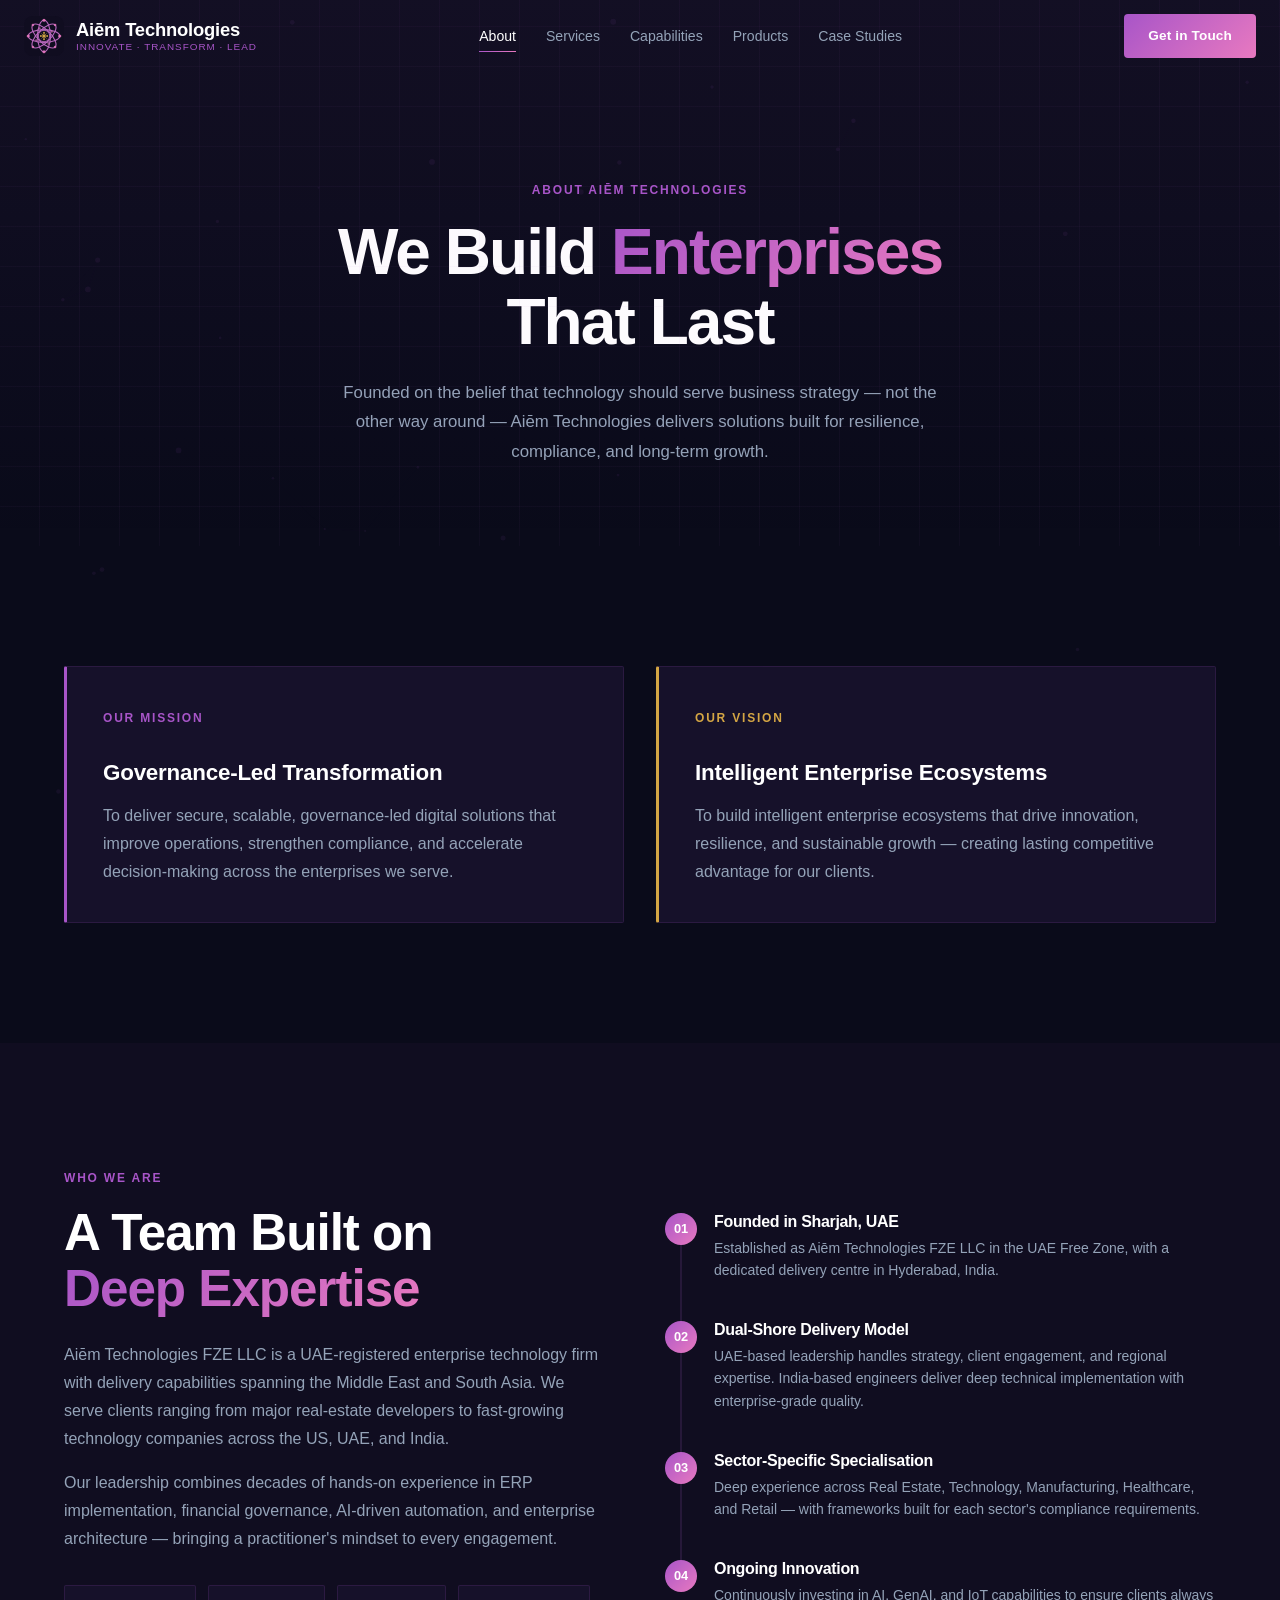
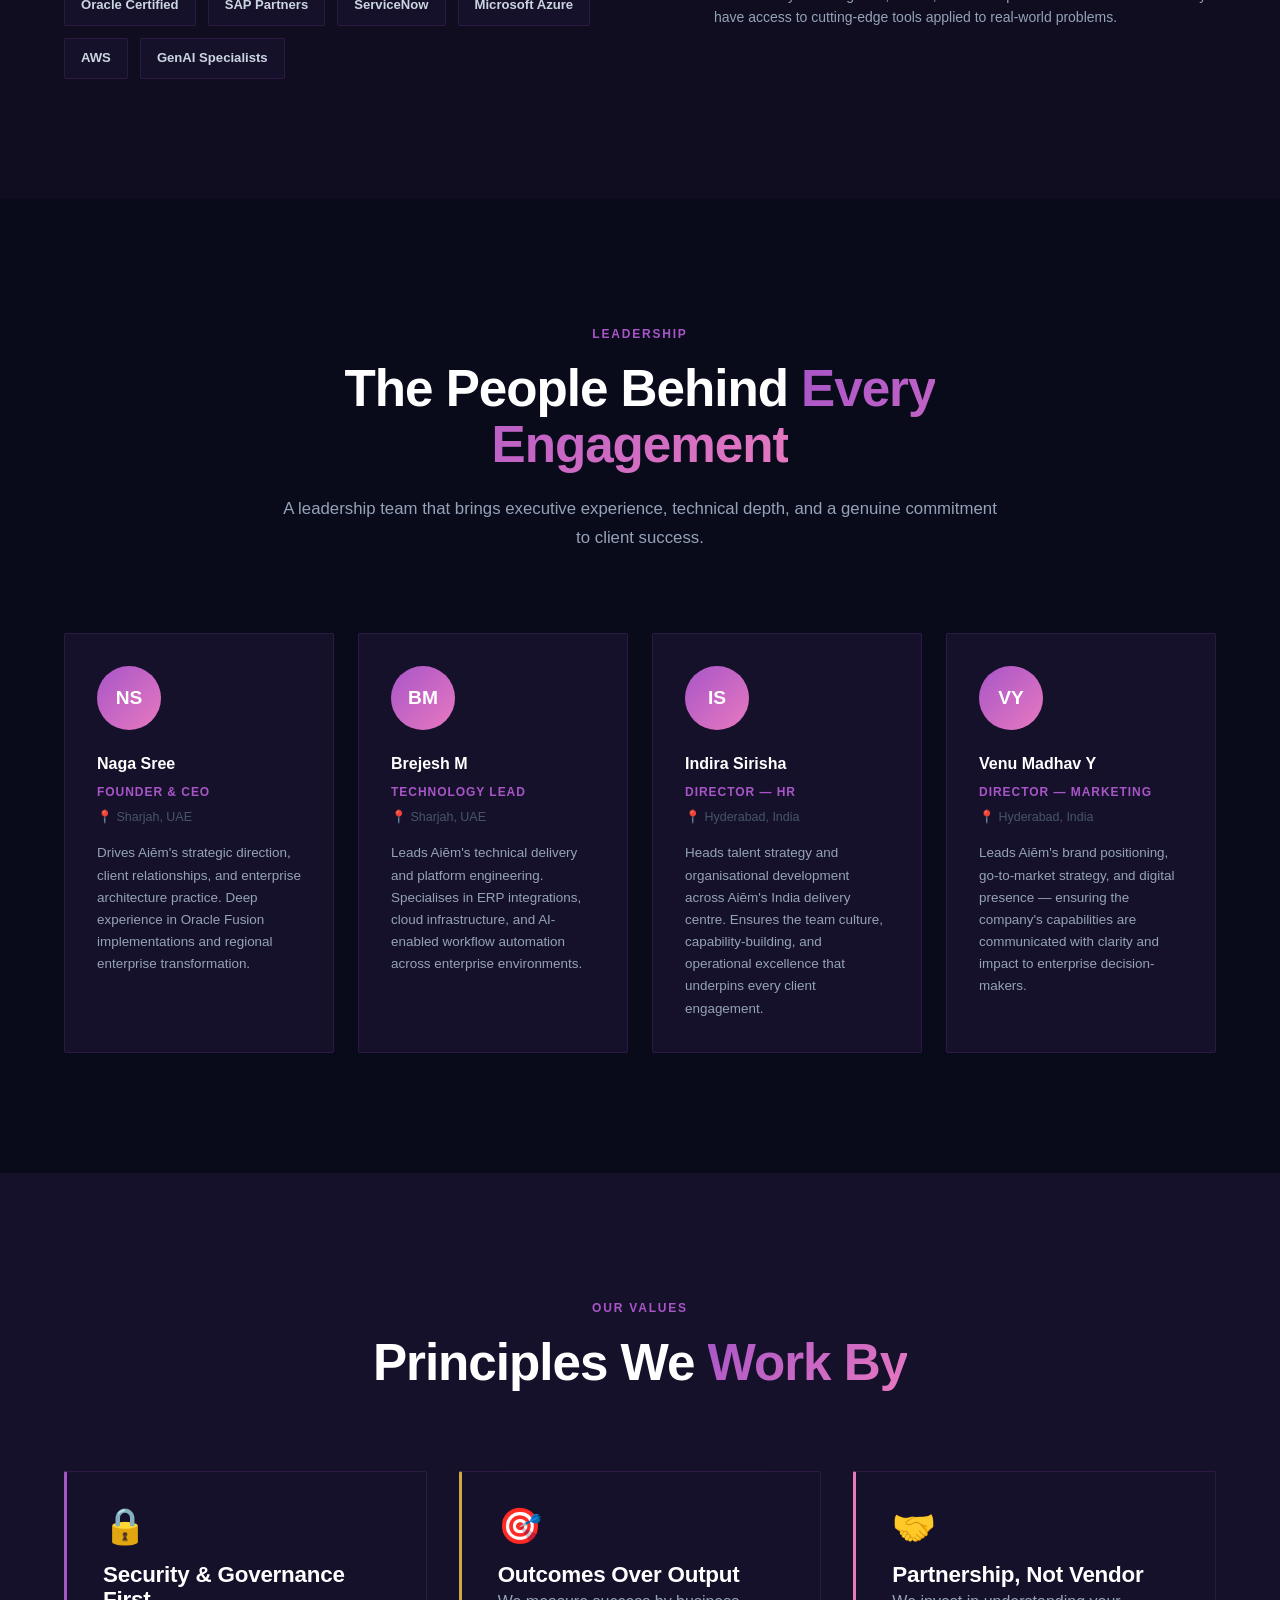
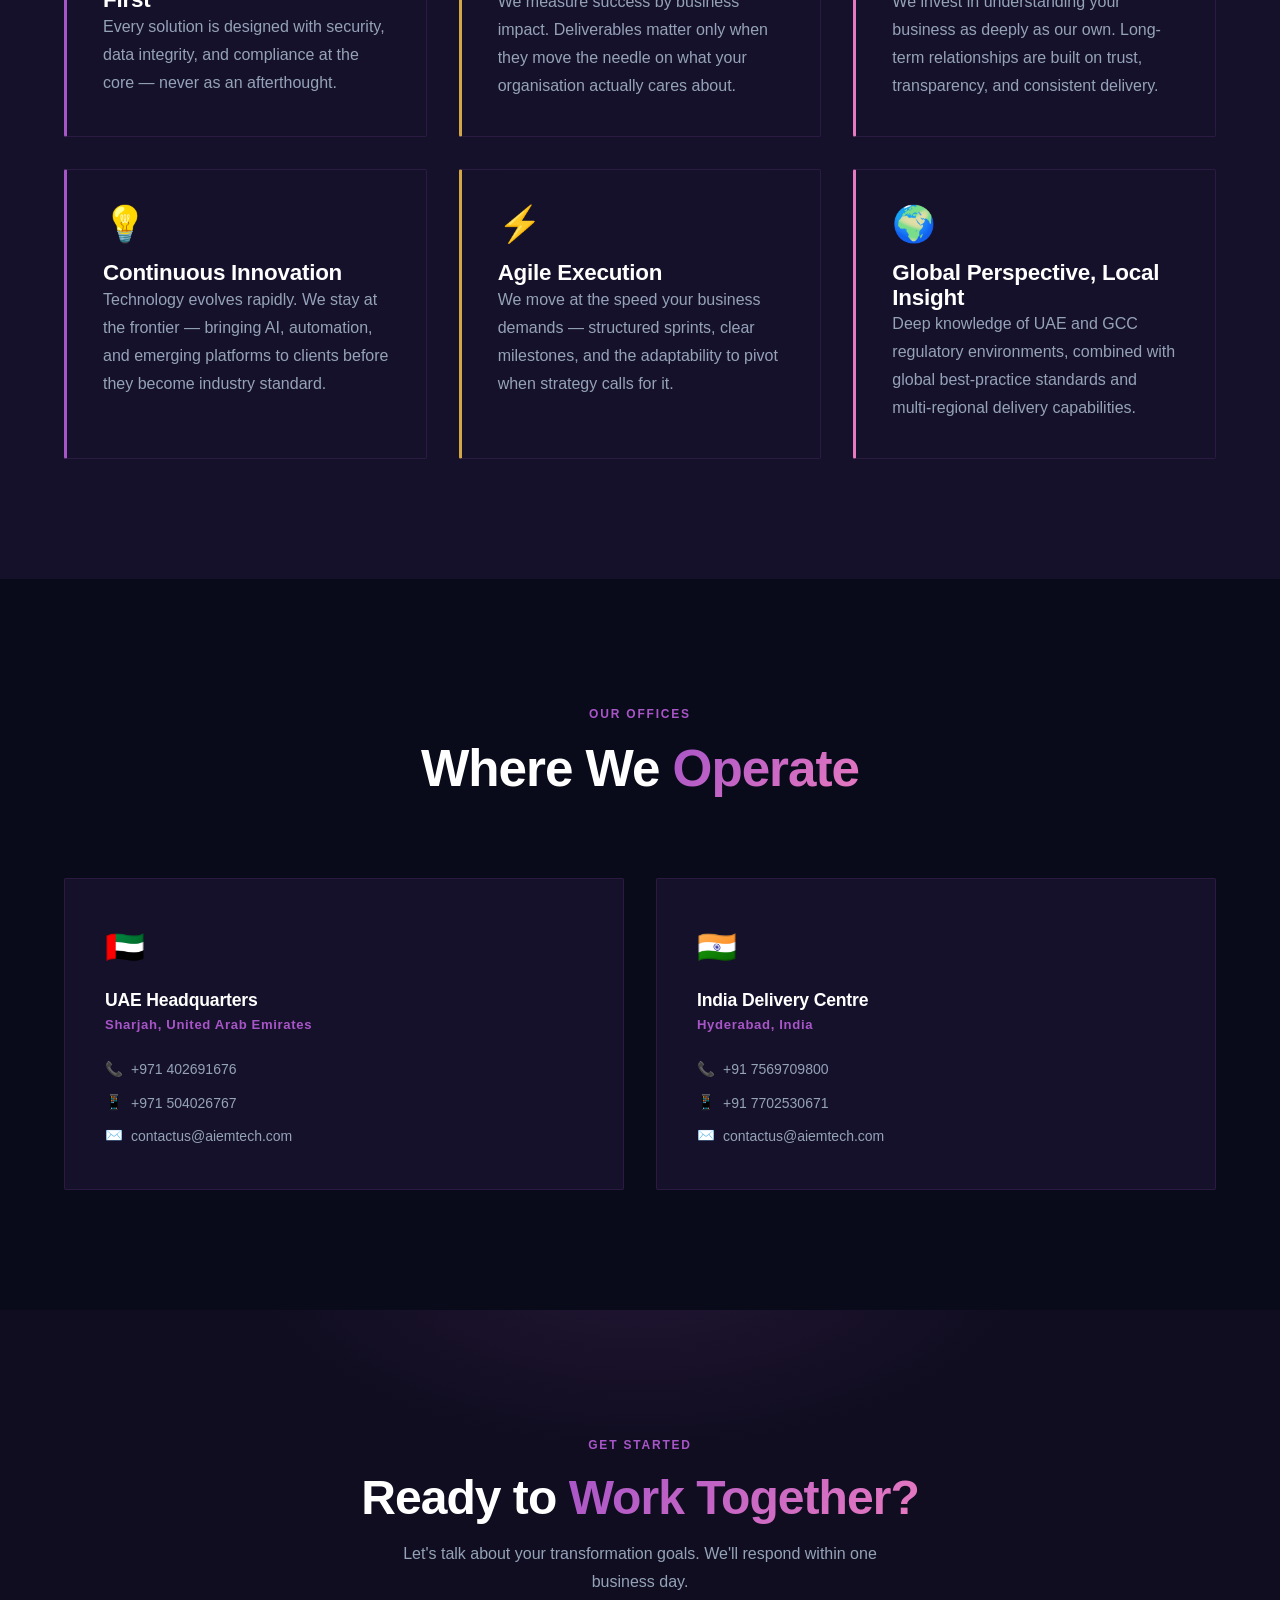
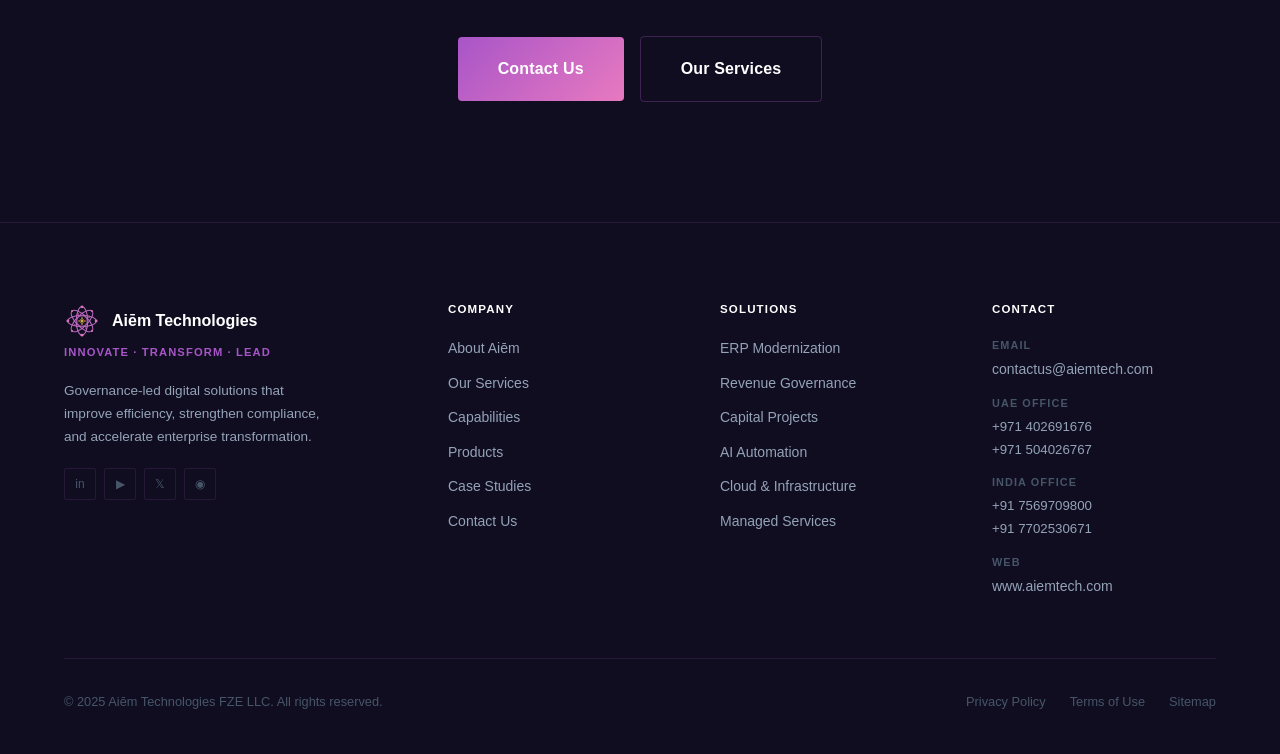
==== about.html @ 80111bf3 "Initial release — Aiēm Technologies company website Complete 9-page static website: - index, about, " ====
<!DOCTYPE html>
<html lang="en">
<head>
  <meta charset="UTF-8">
  <meta name="viewport" content="width=device-width, initial-scale=1.0">
  <meta http-equiv="X-Content-Type-Options" content="nosniff">
  <meta http-equiv="Content-Security-Policy" content="default-src 'self'; script-src 'self' 'unsafe-inline'; style-src 'self' 'unsafe-inline' https://fonts.googleapis.com; font-src 'self' https://fonts.gstatic.com; img-src 'self' data: https:; connect-src 'self' https://formspree.io; frame-ancestors 'none';">
  <meta http-equiv="Permissions-Policy" content="camera=(), microphone=(), geolocation=(), payment=()">
  <meta name="referrer" content="strict-origin-when-cross-origin">
  <title>About — Aiēm Technologies</title>
  <meta name="description" content="Aiēm Technologies FZE LLC — our mission, vision, leadership team, and the governance-first philosophy that drives every engagement.">
  <link rel="canonical" href="https://www.aiemtech.com/about.html">

  <link rel="preconnect" href="https://fonts.googleapis.com">
  <link rel="preconnect" href="https://fonts.gstatic.com" crossorigin>
  <link href="https://fonts.googleapis.com/css2?family=Inter:wght@300;400;500;600;700;800;900&display=swap" rel="stylesheet">
  <link rel="stylesheet" href="assets/css/main.css">
</head>
<body>
  <a href="#main" class="skip-link">Skip to main content</a>
  <canvas id="particles" aria-hidden="true"></canvas>
  <div id="navbar"></div>

  <main id="main">

    <!-- PAGE HERO -->
    <section class="page-hero">
      <div class="container">
        <span class="page-hero-eyebrow">About Aiēm Technologies</span>
        <h1>We Build <span class="gradient-text">Enterprises</span><br>That Last</h1>
        <p>Founded on the belief that technology should serve business strategy — not the other way around — Aiēm Technologies delivers solutions built for resilience, compliance, and long-term growth.</p>
      </div>
    </section>

    <!-- MISSION & VISION -->
    <section>
      <div class="container">
        <div class="grid-2" style="gap:32px;">
          <div class="card card-accent reveal-left">
            <span class="eyebrow">Our Mission</span>
            <h3 class="mt-16">Governance-Led Transformation</h3>
            <p class="mt-16">To deliver secure, scalable, governance-led digital solutions that improve operations, strengthen compliance, and accelerate decision-making across the enterprises we serve.</p>
          </div>
          <div class="card card-accent-gold reveal-right">
            <span class="eyebrow" style="color:var(--color-gold);">Our Vision</span>
            <h3 class="mt-16">Intelligent Enterprise Ecosystems</h3>
            <p class="mt-16">To build intelligent enterprise ecosystems that drive innovation, resilience, and sustainable growth — creating lasting competitive advantage for our clients.</p>
          </div>
        </div>
      </div>
    </section>

    <!-- WHO WE ARE -->
    <section class="section-alt">
      <div class="container">
        <div style="display:grid;grid-template-columns:1fr 1fr;gap:80px;align-items:center;">
          <div class="reveal-left">
            <span class="eyebrow">Who We Are</span>
            <h2>A Team Built on<br><span class="gradient-text">Deep Expertise</span></h2>
            <p class="mt-24">Aiēm Technologies FZE LLC is a UAE-registered enterprise technology firm with delivery capabilities spanning the Middle East and South Asia. We serve clients ranging from major real-estate developers to fast-growing technology companies across the US, UAE, and India.</p>
            <p class="mt-16">Our leadership combines decades of hands-on experience in ERP implementation, financial governance, AI-driven automation, and enterprise architecture — bringing a practitioner's mindset to every engagement.</p>
            <div class="integration-grid mt-32">
              <span class="integration-tag">Oracle Certified</span>
              <span class="integration-tag">SAP Partners</span>
              <span class="integration-tag">ServiceNow</span>
              <span class="integration-tag">Microsoft Azure</span>
              <span class="integration-tag">AWS</span>
              <span class="integration-tag">GenAI Specialists</span>
            </div>
          </div>
          <div class="reveal-right">
            <div class="steps">
              <div class="step">
                <div class="step-number">01</div>
                <div class="step-content">
                  <h4>Founded in Sharjah, UAE</h4>
                  <p>Established as Aiēm Technologies FZE LLC in the UAE Free Zone, with a dedicated delivery centre in Hyderabad, India.</p>
                </div>
              </div>
              <div class="step">
                <div class="step-number">02</div>
                <div class="step-content">
                  <h4>Dual-Shore Delivery Model</h4>
                  <p>UAE-based leadership handles strategy, client engagement, and regional expertise. India-based engineers deliver deep technical implementation with enterprise-grade quality.</p>
                </div>
              </div>
              <div class="step">
                <div class="step-number">03</div>
                <div class="step-content">
                  <h4>Sector-Specific Specialisation</h4>
                  <p>Deep experience across Real Estate, Technology, Manufacturing, Healthcare, and Retail — with frameworks built for each sector's compliance requirements.</p>
                </div>
              </div>
              <div class="step">
                <div class="step-number">04</div>
                <div class="step-content">
                  <h4>Ongoing Innovation</h4>
                  <p>Continuously investing in AI, GenAI, and IoT capabilities to ensure clients always have access to cutting-edge tools applied to real-world problems.</p>
                </div>
              </div>
            </div>
          </div>
        </div>
      </div>
    </section>

    <!-- LEADERSHIP TEAM -->
    <section>
      <div class="container">
        <div class="section-header reveal">
          <span class="eyebrow">Leadership</span>
          <h2>The People Behind <span class="gradient-text">Every Engagement</span></h2>
          <p>A leadership team that brings executive experience, technical depth, and a genuine commitment to client success.</p>
        </div>

        <div class="team-grid">
          <div class="team-card reveal delay-1">
            <div class="team-avatar">NS</div>
            <p class="team-name">Naga Sree</p>
            <p class="team-role">Founder &amp; CEO</p>
            <p class="team-location">📍 Sharjah, UAE</p>
            <p class="team-bio">Drives Aiēm's strategic direction, client relationships, and enterprise architecture practice. Deep experience in Oracle Fusion implementations and regional enterprise transformation.</p>
          </div>
          <div class="team-card reveal delay-2">
            <div class="team-avatar">BM</div>
            <p class="team-name">Brejesh M</p>
            <p class="team-role">Technology Lead</p>
            <p class="team-location">📍 Sharjah, UAE</p>
            <p class="team-bio">Leads Aiēm's technical delivery and platform engineering. Specialises in ERP integrations, cloud infrastructure, and AI-enabled workflow automation across enterprise environments.</p>
          </div>
          <div class="team-card reveal delay-3">
            <div class="team-avatar">IS</div>
            <p class="team-name">Indira Sirisha</p>
            <p class="team-role">Director — HR</p>
            <p class="team-location">📍 Hyderabad, India</p>
            <p class="team-bio">Heads talent strategy and organisational development across Aiēm's India delivery centre. Ensures the team culture, capability-building, and operational excellence that underpins every client engagement.</p>
          </div>
          <div class="team-card reveal delay-4">
            <div class="team-avatar">VY</div>
            <p class="team-name">Venu Madhav Y</p>
            <p class="team-role">Director — Marketing</p>
            <p class="team-location">📍 Hyderabad, India</p>
            <p class="team-bio">Leads Aiēm's brand positioning, go-to-market strategy, and digital presence — ensuring the company's capabilities are communicated with clarity and impact to enterprise decision-makers.</p>
          </div>
        </div>
      </div>
    </section>

    <!-- VALUES -->
    <section class="section-alt2">
      <div class="container">
        <div class="section-header reveal">
          <span class="eyebrow">Our Values</span>
          <h2>Principles We <span class="gradient-text">Work By</span></h2>
        </div>
        <div class="grid-3">
          <div class="card card-accent reveal delay-1">
            <span class="pillar-icon">🔒</span>
            <h3>Security &amp; Governance First</h3>
            <p>Every solution is designed with security, data integrity, and compliance at the core — never as an afterthought.</p>
          </div>
          <div class="card card-accent-gold reveal delay-2">
            <span class="pillar-icon">🎯</span>
            <h3>Outcomes Over Output</h3>
            <p>We measure success by business impact. Deliverables matter only when they move the needle on what your organisation actually cares about.</p>
          </div>
          <div class="card card-accent-pink reveal delay-3">
            <span class="pillar-icon">🤝</span>
            <h3>Partnership, Not Vendor</h3>
            <p>We invest in understanding your business as deeply as our own. Long-term relationships are built on trust, transparency, and consistent delivery.</p>
          </div>
          <div class="card card-accent reveal delay-4">
            <span class="pillar-icon">💡</span>
            <h3>Continuous Innovation</h3>
            <p>Technology evolves rapidly. We stay at the frontier — bringing AI, automation, and emerging platforms to clients before they become industry standard.</p>
          </div>
          <div class="card card-accent-gold reveal delay-5">
            <span class="pillar-icon">⚡</span>
            <h3>Agile Execution</h3>
            <p>We move at the speed your business demands — structured sprints, clear milestones, and the adaptability to pivot when strategy calls for it.</p>
          </div>
          <div class="card card-accent-pink reveal delay-6">
            <span class="pillar-icon">🌍</span>
            <h3>Global Perspective, Local Insight</h3>
            <p>Deep knowledge of UAE and GCC regulatory environments, combined with global best-practice standards and multi-regional delivery capabilities.</p>
          </div>
        </div>
      </div>
    </section>

    <!-- OFFICES -->
    <section>
      <div class="container">
        <div class="section-header reveal">
          <span class="eyebrow">Our Offices</span>
          <h2>Where We <span class="gradient-text">Operate</span></h2>
        </div>
        <div class="grid-2">
          <div class="location-card reveal-left">
            <span class="location-flag">🇦🇪</span>
            <h3>UAE Headquarters</h3>
            <span class="location-region">Sharjah, United Arab Emirates</span>
            <div class="location-details">
              <div class="location-detail">
                <span class="icon">📞</span>
                <span>+971 402691676</span>
              </div>
              <div class="location-detail">
                <span class="icon">📱</span>
                <span>+971 504026767</span>
              </div>
              <div class="location-detail">
                <span class="icon">✉️</span>
                <a href="mailto:contactus@aiemtech.com">contactus@aiemtech.com</a>
              </div>
            </div>
          </div>
          <div class="location-card reveal-right">
            <span class="location-flag">🇮🇳</span>
            <h3>India Delivery Centre</h3>
            <span class="location-region">Hyderabad, India</span>
            <div class="location-details">
              <div class="location-detail">
                <span class="icon">📞</span>
                <span>+91 7569709800</span>
              </div>
              <div class="location-detail">
                <span class="icon">📱</span>
                <span>+91 7702530671</span>
              </div>
              <div class="location-detail">
                <span class="icon">✉️</span>
                <a href="mailto:contactus@aiemtech.com">contactus@aiemtech.com</a>
              </div>
            </div>
          </div>
        </div>
      </div>
    </section>

    <!-- CTA -->
    <section class="cta-section section-alt">
      <div class="container">
        <span class="eyebrow reveal">Get Started</span>
        <h2 class="reveal delay-1">Ready to <span class="gradient-text">Work Together?</span></h2>
        <p class="reveal delay-2">Let's talk about your transformation goals. We'll respond within one business day.</p>
        <div class="cta-actions reveal delay-3">
          <a href="contact.html" class="btn btn-primary btn-lg">Contact Us</a>
          <a href="services.html" class="btn btn-outline btn-lg">Our Services</a>
        </div>
      </div>
    </section>

  </main>

  <div id="footer"></div>
  <script src="assets/js/main.js"></script>
</body>
</html>
---- assets/css/main.css ----
/* ==========================================================================
   AIĒM TECHNOLOGIES — MAIN STYLESHEET
   Version: 2.0 | Brand: Orchid/Pink/Gold on Deep Dark
   ========================================================================== */

/* --------------------------------------------------------------------------
   1. CSS CUSTOM PROPERTIES
   -------------------------------------------------------------------------- */
:root {
  --color-bg:        #0a0b1a;
  --color-bg2:       #100d20;
  --color-bg3:       #16112a;
  --color-orchid:    #a855c8;
  --color-pink:      #e879c0;
  --color-gold:      #d4a644;
  --color-gold-light:#f5c842;
  --color-white:     #ffffff;
  --color-gray:      #94a3b8;
  --color-gray-light:#cbd5e1;
  --color-dark-gray: #475569;
  --color-border:    rgba(168, 85, 200, 0.15);
  --color-border-hover: rgba(168, 85, 200, 0.40);
  --color-glass:     rgba(255, 255, 255, 0.03);

  --gradient-primary: linear-gradient(135deg, #a855c8, #e879c0);
  --gradient-gold:    linear-gradient(135deg, #d4a644, #f5c842);
  --gradient-subtle:  linear-gradient(135deg, rgba(168,85,200,0.12), rgba(232,121,192,0.06));

  --nav-height:      72px;
  --section-padding: 120px;
  --radius-sm:       2px;
  --radius-md:       4px;
  --radius-lg:       8px;
  --transition:      0.3s cubic-bezier(0.4, 0, 0.2, 1);
}

/* --------------------------------------------------------------------------
   2. RESET & BASE
   -------------------------------------------------------------------------- */
*, *::before, *::after {
  box-sizing: border-box;
  margin: 0;
  padding: 0;
}

html {
  scroll-behavior: smooth;
  -webkit-text-size-adjust: 100%;
}

body {
  background-color: var(--color-bg);
  color: var(--color-gray);
  font-family: 'Inter', -apple-system, BlinkMacSystemFont, 'Segoe UI', sans-serif;
  font-size: 1rem;
  line-height: 1.75;
  -webkit-font-smoothing: antialiased;
  -moz-osx-font-smoothing: grayscale;
  overflow-x: hidden;
}

img, svg { display: block; max-width: 100%; }
a { color: inherit; text-decoration: none; }
ul, ol { list-style: none; }
button { cursor: pointer; font-family: inherit; border: none; background: none; }
input, textarea, select { font-family: inherit; }

/* Skip to content */
.skip-link {
  position: absolute;
  top: -100px;
  left: 16px;
  z-index: 9999;
  padding: 12px 24px;
  background: var(--color-orchid);
  color: var(--color-white);
  font-size: 0.875rem;
  font-weight: 600;
  border-radius: var(--radius-md);
  transition: top 0.2s;
}
.skip-link:focus { top: 16px; }

/* --------------------------------------------------------------------------
   3. PARTICLES CANVAS
   -------------------------------------------------------------------------- */
#particles {
  position: fixed;
  inset: 0;
  pointer-events: none;
  z-index: 0;
  opacity: 0.5;
}

/* --------------------------------------------------------------------------
   4. TYPOGRAPHY
   -------------------------------------------------------------------------- */
h1, h2, h3, h4, h5, h6 {
  color: var(--color-white);
  font-weight: 800;
  line-height: 1.1;
  letter-spacing: -0.02em;
}

h1 {
  font-size: clamp(3rem, 6vw, 5.5rem);
  font-weight: 900;
  letter-spacing: -0.03em;
}

h2 {
  font-size: clamp(2rem, 4vw, 3.5rem);
  font-weight: 800;
}

h3 {
  font-size: 1.4rem;
  font-weight: 700;
  letter-spacing: -0.01em;
}

h4 {
  font-size: 1.1rem;
  font-weight: 700;
}

h5 {
  font-size: 0.75rem;
  font-weight: 700;
  letter-spacing: 0.1em;
  text-transform: uppercase;
}

p {
  color: var(--color-gray);
  line-height: 1.75;
}

.gradient-text {
  background: var(--gradient-primary);
  -webkit-background-clip: text;
  -webkit-text-fill-color: transparent;
  background-clip: text;
}

.gradient-text-gold {
  background: var(--gradient-gold);
  -webkit-background-clip: text;
  -webkit-text-fill-color: transparent;
  background-clip: text;
}

.text-white   { color: var(--color-white); }
.text-orchid  { color: var(--color-orchid); }
.text-pink    { color: var(--color-pink); }
.text-gold    { color: var(--color-gold); }
.text-gray    { color: var(--color-gray); }
.text-center  { text-align: center; }
.text-small   { font-size: 0.875rem; }

/* --------------------------------------------------------------------------
   5. LAYOUT
   -------------------------------------------------------------------------- */
.container {
  max-width: 1200px;
  margin-left: auto;
  margin-right: auto;
  padding-left: 24px;
  padding-right: 24px;
}

.container-wide {
  max-width: 1440px;
  margin-left: auto;
  margin-right: auto;
  padding-left: 24px;
  padding-right: 24px;
}

section {
  padding: var(--section-padding) 0;
  position: relative;
  z-index: 1;
}

.section-alt { background: var(--color-bg2); }
.section-alt2 { background: var(--color-bg3); }

.section-header {
  text-align: center;
  margin-bottom: 80px;
  max-width: 720px;
  margin-left: auto;
  margin-right: auto;
}

.section-header p {
  font-size: 1.05rem;
  margin-top: 20px;
  color: var(--color-gray);
}

.grid-2 { display: grid; grid-template-columns: repeat(2, 1fr); gap: 32px; }
.grid-3 { display: grid; grid-template-columns: repeat(3, 1fr); gap: 32px; }
.grid-4 { display: grid; grid-template-columns: repeat(4, 1fr); gap: 24px; }

.flex { display: flex; }
.flex-center { display: flex; align-items: center; justify-content: center; }
.flex-between { display: flex; align-items: center; justify-content: space-between; }
.gap-8  { gap: 8px; }
.gap-16 { gap: 16px; }
.gap-24 { gap: 24px; }
.gap-32 { gap: 32px; }
.gap-48 { gap: 48px; }

/* --------------------------------------------------------------------------
   6. EYEBROW LABEL
   -------------------------------------------------------------------------- */
.eyebrow {
  display: inline-block;
  font-size: 0.75rem;
  font-weight: 700;
  letter-spacing: 0.15em;
  text-transform: uppercase;
  color: var(--color-orchid);
  margin-bottom: 1rem;
}

/* --------------------------------------------------------------------------
   7. NAVBAR
   -------------------------------------------------------------------------- */
#navbar {
  position: fixed;
  top: 0;
  left: 0;
  right: 0;
  z-index: 1000;
}

.nav-wrap {
  transition: background var(--transition), backdrop-filter var(--transition), border-color var(--transition);
}

.nav-wrap.scrolled {
  background: rgba(10, 11, 26, 0.92);
  backdrop-filter: blur(20px);
  -webkit-backdrop-filter: blur(20px);
  border-bottom: 1px solid var(--color-border);
}

.nav-inner {
  display: flex;
  align-items: center;
  justify-content: space-between;
  max-width: 1400px;
  margin: 0 auto;
  padding: 0 24px;
  height: var(--nav-height);
}

.nav-logo {
  display: flex;
  align-items: center;
  gap: 12px;
  text-decoration: none;
}

.nav-logo img {
  width: 40px;
  height: 40px;
  flex-shrink: 0;
}

.nav-logo-text {
  display: flex;
  flex-direction: column;
  line-height: 1.2;
}

.nav-logo-text .brand {
  font-size: 1.15rem;
  font-weight: 800;
  color: var(--color-white);
  letter-spacing: -0.01em;
}

.nav-logo-text .tagline {
  font-size: 0.62rem;
  font-weight: 500;
  letter-spacing: 0.1em;
  color: var(--color-orchid);
  text-transform: uppercase;
}

.nav-links {
  display: flex;
  align-items: center;
  gap: 2px;
}

.nav-links a {
  font-size: 0.88rem;
  font-weight: 500;
  color: var(--color-gray);
  padding: 8px 14px;
  border-radius: var(--radius-sm);
  position: relative;
  transition: color var(--transition);
}

.nav-links a::after {
  content: '';
  position: absolute;
  bottom: 4px;
  left: 14px;
  right: 14px;
  height: 1px;
  background: var(--gradient-primary);
  transform: scaleX(0);
  transition: transform var(--transition);
  transform-origin: left;
}

.nav-links a:hover,
.nav-links a.active {
  color: var(--color-white);
}

.nav-links a:hover::after,
.nav-links a.active::after {
  transform: scaleX(1);
}

.nav-cta {
  display: flex;
  align-items: center;
  gap: 16px;
}

/* Hamburger */
.hamburger {
  display: none;
  flex-direction: column;
  justify-content: center;
  align-items: center;
  width: 40px;
  height: 40px;
  gap: 5px;
  cursor: pointer;
  border: 1px solid var(--color-border);
  border-radius: var(--radius-sm);
  background: none;
  padding: 0;
}

.hamburger span {
  display: block;
  width: 22px;
  height: 1.5px;
  background: var(--color-white);
  transition: var(--transition);
}

.hamburger.open span:nth-child(1) { transform: translateY(6.5px) rotate(45deg); }
.hamburger.open span:nth-child(2) { opacity: 0; }
.hamburger.open span:nth-child(3) { transform: translateY(-6.5px) rotate(-45deg); }

/* Mobile nav */
.nav-mobile {
  display: none;
  flex-direction: column;
  background: rgba(10, 11, 26, 0.98);
  backdrop-filter: blur(20px);
  border-bottom: 1px solid var(--color-border);
  padding: 16px 24px 24px;
  gap: 4px;
}

.nav-mobile.open { display: flex; }

.nav-mobile a {
  font-size: 0.95rem;
  font-weight: 500;
  color: var(--color-gray);
  padding: 12px 0;
  border-bottom: 1px solid var(--color-border);
  transition: color var(--transition);
}

.nav-mobile a:last-child { border-bottom: none; }
.nav-mobile a:hover { color: var(--color-orchid); }
.nav-mobile .btn { margin-top: 16px; justify-content: center; }

/* --------------------------------------------------------------------------
   8. BUTTONS
   -------------------------------------------------------------------------- */
.btn {
  display: inline-flex;
  align-items: center;
  gap: 8px;
  padding: 14px 32px;
  font-size: 0.9rem;
  font-weight: 600;
  border-radius: var(--radius-md);
  transition: all var(--transition);
  cursor: pointer;
  white-space: nowrap;
  letter-spacing: 0.01em;
  text-decoration: none;
}

.btn-primary {
  background: var(--gradient-primary);
  color: var(--color-white);
  border: none;
}

.btn-primary:hover {
  filter: brightness(1.1);
  transform: translateY(-1px);
}

.btn-outline {
  background: transparent;
  color: var(--color-white);
  border: 1px solid rgba(168, 85, 200, 0.3);
}

.btn-outline:hover {
  background: rgba(168, 85, 200, 0.1);
  border-color: var(--color-orchid);
}

.btn-ghost {
  background: transparent;
  color: var(--color-orchid);
  border: none;
  padding-left: 0;
  padding-right: 0;
}

.btn-ghost:hover {
  color: var(--color-pink);
  text-decoration: underline;
  text-underline-offset: 4px;
}

.btn-gold {
  background: var(--gradient-gold);
  color: #1a1200;
  border: none;
  font-weight: 700;
}

.btn-gold:hover {
  filter: brightness(1.1);
  transform: translateY(-1px);
}

.btn-lg {
  padding: 18px 40px;
  font-size: 1rem;
}

.btn-sm {
  padding: 10px 24px;
  font-size: 0.85rem;
}

/* --------------------------------------------------------------------------
   9. CARDS
   -------------------------------------------------------------------------- */
.card {
  background: var(--color-bg3);
  border: 1px solid var(--color-border);
  border-radius: var(--radius-sm);
  padding: 36px;
  transition: border-color var(--transition), transform var(--transition);
  position: relative;
}

.card:hover {
  border-color: var(--color-border-hover);
  transform: translateY(-2px);
}

.card-accent {
  border-left: 3px solid var(--color-orchid);
}

.card-accent-gold {
  border-left: 3px solid var(--color-gold);
}

.card-accent-pink {
  border-left: 3px solid var(--color-pink);
}

.card-number {
  font-size: 5rem;
  font-weight: 900;
  line-height: 1;
  background: var(--gradient-primary);
  -webkit-background-clip: text;
  -webkit-text-fill-color: transparent;
  background-clip: text;
  opacity: 0.2;
  position: absolute;
  top: 24px;
  right: 24px;
  letter-spacing: -0.05em;
}

.card-stat {
  text-align: center;
}

.card-stat .stat-value {
  font-size: 3.5rem;
  font-weight: 900;
  background: var(--gradient-primary);
  -webkit-background-clip: text;
  -webkit-text-fill-color: transparent;
  background-clip: text;
  line-height: 1;
}

.card-stat .stat-label {
  font-size: 0.85rem;
  color: var(--color-gray);
  margin-top: 8px;
}

/* --------------------------------------------------------------------------
   10. HERO — HOME PAGE
   -------------------------------------------------------------------------- */
.hero {
  min-height: 100vh;
  display: flex;
  align-items: center;
  padding-top: var(--nav-height);
  position: relative;
  overflow: hidden;
}

.hero::before {
  content: '';
  position: absolute;
  top: -20%;
  left: -10%;
  width: 600px;
  height: 600px;
  background: radial-gradient(ellipse, rgba(168,85,200,0.12) 0%, transparent 70%);
  pointer-events: none;
}

.hero::after {
  content: '';
  position: absolute;
  bottom: -10%;
  right: -5%;
  width: 500px;
  height: 500px;
  background: radial-gradient(ellipse, rgba(232,121,192,0.08) 0%, transparent 70%);
  pointer-events: none;
}

.hero-inner {
  display: grid;
  grid-template-columns: 1fr auto;
  gap: 80px;
  align-items: center;
  width: 100%;
}

.hero-content {
  position: relative;
  z-index: 2;
  max-width: 760px;
}

.hero-eyebrow {
  font-size: 0.75rem;
  font-weight: 700;
  letter-spacing: 0.15em;
  text-transform: uppercase;
  color: var(--color-orchid);
  margin-bottom: 1.5rem;
  display: block;
}

.hero-title {
  font-size: clamp(3.5rem, 7vw, 6rem);
  font-weight: 900;
  letter-spacing: -0.04em;
  line-height: 1.0;
  color: var(--color-white);
  margin-bottom: 1.5rem;
}

.hero-title .line { display: block; }

.hero-subtitle {
  font-size: 1.1rem;
  line-height: 1.7;
  color: var(--color-gray);
  max-width: 540px;
  margin-bottom: 2.5rem;
}

.hero-actions {
  display: flex;
  align-items: center;
  gap: 16px;
  flex-wrap: wrap;
}

.hero-visual {
  display: flex;
  align-items: center;
  justify-content: center;
  flex-shrink: 0;
}

.hero-logo-float {
  width: 200px;
  height: 200px;
  animation: float 6s ease-in-out infinite;
  filter: drop-shadow(0 0 40px rgba(168,85,200,0.4));
}

/* --------------------------------------------------------------------------
   11. PAGE HERO (INNER PAGES)
   -------------------------------------------------------------------------- */
.page-hero {
  padding: 180px 0 80px;
  text-align: center;
  position: relative;
  overflow: hidden;
}

.page-hero::before {
  content: '';
  position: absolute;
  inset: 0;
  background:
    linear-gradient(to bottom, rgba(168,85,200,0.06) 0%, transparent 100%),
    repeating-linear-gradient(0deg, transparent, transparent 39px, rgba(168,85,200,0.04) 39px, rgba(168,85,200,0.04) 40px),
    repeating-linear-gradient(90deg, transparent, transparent 39px, rgba(168,85,200,0.04) 39px, rgba(168,85,200,0.04) 40px);
  pointer-events: none;
}

.page-hero-eyebrow {
  font-size: 0.75rem;
  font-weight: 700;
  letter-spacing: 0.15em;
  text-transform: uppercase;
  color: var(--color-orchid);
  margin-bottom: 1rem;
  display: block;
}

.page-hero h1 {
  font-size: clamp(2.5rem, 5vw, 4.5rem);
  margin-bottom: 1.25rem;
}

.page-hero p {
  font-size: 1.05rem;
  max-width: 600px;
  margin: 0 auto;
}

/* --------------------------------------------------------------------------
   12. SOCIAL PROOF / TRUST BAR
   -------------------------------------------------------------------------- */
.trust-bar {
  border-top: 1px solid var(--color-border);
  border-bottom: 1px solid var(--color-border);
  padding: 32px 0;
  background: var(--color-bg2);
}

.trust-bar-inner {
  display: flex;
  align-items: center;
  gap: 48px;
  flex-wrap: wrap;
}

.trust-label {
  font-size: 0.75rem;
  font-weight: 700;
  letter-spacing: 0.12em;
  text-transform: uppercase;
  color: var(--color-dark-gray);
  white-space: nowrap;
  flex-shrink: 0;
}

.trust-items {
  display: flex;
  align-items: center;
  gap: 40px;
  flex-wrap: wrap;
}

.trust-item {
  font-size: 0.88rem;
  font-weight: 600;
  color: var(--color-dark-gray);
  letter-spacing: 0.02em;
  transition: color var(--transition);
}

.trust-item:hover { color: var(--color-gray); }

/* --------------------------------------------------------------------------
   13. PILLAR / CAPABILITY TILES (Accenture-style tight grid)
   -------------------------------------------------------------------------- */
.pillar-grid {
  display: grid;
  grid-template-columns: repeat(auto-fit, minmax(280px, 1fr));
  gap: 2px;
  background: var(--color-border);
  border: 1px solid var(--color-border);
}

.pillar-card {
  background: var(--color-bg);
  padding: 48px 40px;
  position: relative;
  overflow: hidden;
  transition: background var(--transition);
  border-left: 3px solid transparent;
}

.pillar-card:hover {
  background: var(--color-bg2);
  border-left-color: var(--color-orchid);
}

.pillar-number {
  position: absolute;
  top: 20px;
  right: 24px;
  font-size: 4rem;
  font-weight: 900;
  background: var(--gradient-primary);
  -webkit-background-clip: text;
  -webkit-text-fill-color: transparent;
  background-clip: text;
  opacity: 0.15;
  line-height: 1;
  letter-spacing: -0.05em;
}

.pillar-icon {
  font-size: 2.2rem;
  margin-bottom: 20px;
  display: block;
  line-height: 1;
}

.pillar-card h3 {
  font-size: 1.15rem;
  color: var(--color-white);
  margin-bottom: 10px;
}

.pillar-card p {
  font-size: 0.875rem;
  color: var(--color-gray);
  line-height: 1.6;
  margin-bottom: 20px;
}

.pillar-link {
  font-size: 0.8rem;
  font-weight: 600;
  color: var(--color-orchid);
  letter-spacing: 0.05em;
  transition: color var(--transition);
}

.pillar-link:hover { color: var(--color-pink); }

/* --------------------------------------------------------------------------
   14. STATS ROW
   -------------------------------------------------------------------------- */
.stats-row {
  display: grid;
  grid-template-columns: repeat(4, 1fr);
  border: 1px solid var(--color-border);
}

.stat-item {
  padding: 48px 24px;
  text-align: center;
  border-right: 1px solid var(--color-border);
  position: relative;
}

.stat-item:last-child { border-right: none; }

.stat-number {
  font-size: 3rem;
  font-weight: 900;
  background: var(--gradient-primary);
  -webkit-background-clip: text;
  -webkit-text-fill-color: transparent;
  background-clip: text;
  line-height: 1;
  margin-bottom: 10px;
  display: block;
  letter-spacing: -0.03em;
}

.stat-item.gold .stat-number {
  background: var(--gradient-gold);
  -webkit-background-clip: text;
  -webkit-text-fill-color: transparent;
  background-clip: text;
}

.stat-label {
  font-size: 0.82rem;
  color: var(--color-gray);
  line-height: 1.5;
  max-width: 120px;
  margin: 0 auto;
}

/* --------------------------------------------------------------------------
   15. DIFFERENTIATOR ITEMS
   -------------------------------------------------------------------------- */
.diff-list {
  display: flex;
  flex-direction: column;
  gap: 0;
}

.diff-item {
  display: flex;
  align-items: flex-start;
  gap: 16px;
  padding: 24px 0;
  border-bottom: 1px solid var(--color-border);
}

.diff-item:last-child { border-bottom: none; }

.diff-icon {
  width: 36px;
  height: 36px;
  background: rgba(168,85,200,0.12);
  border-radius: var(--radius-sm);
  display: flex;
  align-items: center;
  justify-content: center;
  font-size: 1rem;
  flex-shrink: 0;
  margin-top: 2px;
}

.diff-item h4 {
  font-size: 0.95rem;
  font-weight: 700;
  color: var(--color-white);
  margin-bottom: 4px;
}

.diff-item p {
  font-size: 0.85rem;
  color: var(--color-gray);
  line-height: 1.6;
}

/* --------------------------------------------------------------------------
   16. DELIVERY STEPS / TIMELINE
   -------------------------------------------------------------------------- */
.steps {
  display: flex;
  flex-direction: column;
  gap: 0;
}

.step {
  display: flex;
  gap: 24px;
  padding-bottom: 40px;
  border-left: 2px solid var(--color-border);
  padding-left: 32px;
  position: relative;
}

.step:last-child {
  border-left-color: transparent;
  padding-bottom: 0;
}

.step-number {
  position: absolute;
  left: -17px;
  top: 0;
  width: 32px;
  height: 32px;
  background: var(--gradient-primary);
  border-radius: 50%;
  display: flex;
  align-items: center;
  justify-content: center;
  font-size: 0.8rem;
  font-weight: 700;
  color: var(--color-white);
  flex-shrink: 0;
}

.step-content h4 {
  font-size: 1rem;
  color: var(--color-white);
  margin-bottom: 6px;
}

.step-content p {
  font-size: 0.875rem;
  color: var(--color-gray);
  line-height: 1.6;
}

/* Horizontal steps */
.steps-horizontal {
  display: grid;
  grid-template-columns: repeat(4, 1fr);
  gap: 0;
  border: 1px solid var(--color-border);
}

.step-h {
  padding: 40px 32px;
  border-right: 1px solid var(--color-border);
  position: relative;
}

.step-h:last-child { border-right: none; }

.step-h-number {
  width: 40px;
  height: 40px;
  background: var(--gradient-primary);
  border-radius: 50%;
  display: flex;
  align-items: center;
  justify-content: center;
  font-size: 0.85rem;
  font-weight: 700;
  color: var(--color-white);
  margin-bottom: 20px;
}

.step-h h4 {
  font-size: 0.95rem;
  color: var(--color-white);
  margin-bottom: 8px;
}

.step-h p {
  font-size: 0.83rem;
  color: var(--color-gray);
  line-height: 1.6;
}

/* --------------------------------------------------------------------------
   17. TEAM CARDS
   -------------------------------------------------------------------------- */
.team-grid {
  display: grid;
  grid-template-columns: repeat(4, 1fr);
  gap: 24px;
}

.team-card {
  background: var(--color-bg3);
  border: 1px solid var(--color-border);
  border-radius: var(--radius-sm);
  padding: 32px;
  transition: border-color var(--transition), transform var(--transition);
}

.team-card:hover {
  border-color: var(--color-border-hover);
  transform: translateY(-2px);
}

.team-avatar {
  width: 64px;
  height: 64px;
  border-radius: 50%;
  background: var(--gradient-primary);
  display: flex;
  align-items: center;
  justify-content: center;
  font-size: 1.2rem;
  font-weight: 800;
  color: var(--color-white);
  margin-bottom: 20px;
  flex-shrink: 0;
}

.team-name {
  font-size: 1rem;
  font-weight: 700;
  color: var(--color-white);
  margin-bottom: 4px;
}

.team-role {
  font-size: 0.75rem;
  font-weight: 600;
  color: var(--color-orchid);
  letter-spacing: 0.08em;
  text-transform: uppercase;
  margin-bottom: 4px;
}

.team-location {
  font-size: 0.78rem;
  color: var(--color-dark-gray);
  margin-bottom: 14px;
}

.team-bio {
  font-size: 0.84rem;
  color: var(--color-gray);
  line-height: 1.65;
}

/* --------------------------------------------------------------------------
   18. CASE STUDY CARDS
   -------------------------------------------------------------------------- */
.case-card {
  background: var(--color-bg3);
  border: 1px solid var(--color-border);
  border-radius: var(--radius-sm);
  overflow: hidden;
  transition: border-color var(--transition), transform var(--transition);
}

.case-card:hover {
  border-color: var(--color-border-hover);
  transform: translateY(-2px);
}

.case-card-header {
  padding: 40px 40px 32px;
  border-bottom: 1px solid var(--color-border);
}

.case-category {
  font-size: 0.7rem;
  font-weight: 700;
  letter-spacing: 0.15em;
  text-transform: uppercase;
  color: var(--color-orchid);
  margin-bottom: 12px;
  display: block;
}

.case-card-header h3 {
  font-size: 1.5rem;
  margin-bottom: 8px;
}

.case-card-header p {
  font-size: 0.88rem;
  margin-bottom: 0;
}

.case-card-body { padding: 32px 40px 40px; }

.case-outcomes h4 {
  font-size: 0.75rem;
  font-weight: 700;
  letter-spacing: 0.12em;
  text-transform: uppercase;
  color: var(--color-gray);
  margin-bottom: 16px;
}

.case-outcomes ul { display: flex; flex-direction: column; gap: 10px; }

.case-outcomes li {
  display: flex;
  align-items: flex-start;
  gap: 10px;
  font-size: 0.875rem;
  color: var(--color-gray);
}

.case-outcomes li::before {
  content: '\2192';
  color: var(--color-orchid);
  font-weight: 700;
  flex-shrink: 0;
  margin-top: 2px;
}

/* --------------------------------------------------------------------------
   19. PRODUCT / PLATFORM MODULES
   -------------------------------------------------------------------------- */
.module-grid {
  display: grid;
  grid-template-columns: repeat(auto-fit, minmax(260px, 1fr));
  gap: 2px;
  background: var(--color-border);
  border: 1px solid var(--color-border);
}

.module-card {
  background: var(--color-bg);
  padding: 32px 28px;
  transition: background var(--transition);
  position: relative;
  overflow: hidden;
}

.module-card:hover { background: var(--color-bg2); }

.module-num {
  font-size: 0.7rem;
  font-weight: 700;
  letter-spacing: 0.12em;
  color: var(--color-orchid);
  margin-bottom: 12px;
  display: block;
}

.module-card h4 {
  font-size: 0.95rem;
  color: var(--color-white);
  margin-bottom: 8px;
}

.module-card p {
  font-size: 0.82rem;
  color: var(--color-gray);
  line-height: 1.6;
}

/* --------------------------------------------------------------------------
   20. OUTCOMES / RESULTS LIST
   -------------------------------------------------------------------------- */
.outcomes-list {
  display: flex;
  flex-direction: column;
  gap: 16px;
}

.outcome-item {
  display: flex;
  align-items: flex-start;
  gap: 14px;
  padding: 16px 20px;
  background: var(--color-glass);
  border: 1px solid var(--color-border);
  border-left: 3px solid var(--color-orchid);
  border-radius: 0 var(--radius-sm) var(--radius-sm) 0;
}

.outcome-item.gold { border-left-color: var(--color-gold); }
.outcome-item.pink { border-left-color: var(--color-pink); }

.outcome-check {
  color: var(--color-orchid);
  font-weight: 700;
  font-size: 1rem;
  flex-shrink: 0;
  margin-top: 1px;
}

.outcome-item.gold .outcome-check { color: var(--color-gold); }
.outcome-item.pink .outcome-check { color: var(--color-pink); }

.outcome-item p {
  font-size: 0.88rem;
  color: var(--color-gray-light);
  line-height: 1.55;
}

/* --------------------------------------------------------------------------
   21. LOCATION / OFFICE CARDS
   -------------------------------------------------------------------------- */
.location-card {
  background: var(--color-bg3);
  border: 1px solid var(--color-border);
  border-radius: var(--radius-sm);
  padding: 40px;
  transition: border-color var(--transition);
}

.location-card:hover { border-color: var(--color-border-hover); }

.location-flag {
  font-size: 2rem;
  margin-bottom: 16px;
  display: block;
}

.location-card h3 {
  font-size: 1.1rem;
  margin-bottom: 4px;
}

.location-region {
  font-size: 0.82rem;
  color: var(--color-orchid);
  font-weight: 600;
  letter-spacing: 0.05em;
  margin-bottom: 20px;
  display: block;
}

.location-details {
  display: flex;
  flex-direction: column;
  gap: 8px;
}

.location-detail {
  display: flex;
  align-items: center;
  gap: 10px;
  font-size: 0.875rem;
  color: var(--color-gray);
}

.location-detail .icon {
  color: var(--color-orchid);
  font-size: 0.9rem;
  width: 16px;
  flex-shrink: 0;
}

/* --------------------------------------------------------------------------
   22. CONTACT FORM
   -------------------------------------------------------------------------- */
.form-group {
  display: flex;
  flex-direction: column;
  gap: 8px;
}

.form-label {
  font-size: 0.78rem;
  font-weight: 600;
  letter-spacing: 0.08em;
  text-transform: uppercase;
  color: var(--color-gray);
}

.form-input,
.form-select,
.form-textarea {
  background: transparent;
  border: 1px solid var(--color-border);
  color: var(--color-white);
  padding: 14px 18px;
  border-radius: var(--radius-sm);
  font-size: 0.9rem;
  font-family: inherit;
  transition: border-color var(--transition);
  width: 100%;
}

.form-input::placeholder,
.form-textarea::placeholder {
  color: var(--color-dark-gray);
}

.form-input:focus,
.form-select:focus,
.form-textarea:focus {
  outline: none;
  border-color: rgba(168, 85, 200, 0.6);
}

.form-select {
  appearance: none;
  -webkit-appearance: none;
  background-image: url("data:image/svg+xml,%3Csvg xmlns='http://www.w3.org/2000/svg' width='12' height='8' viewBox='0 0 12 8'%3E%3Cpath d='M1 1l5 5 5-5' stroke='%23475569' stroke-width='1.5' fill='none' stroke-linecap='round'/%3E%3C/svg%3E");
  background-repeat: no-repeat;
  background-position: right 16px center;
  cursor: pointer;
}

.form-select option { background: var(--color-bg2); }

.form-textarea {
  resize: vertical;
  min-height: 120px;
}

.form-grid-2 {
  display: grid;
  grid-template-columns: 1fr 1fr;
  gap: 20px;
}

.form-row { display: flex; flex-direction: column; gap: 20px; }

/* --------------------------------------------------------------------------
   23. CONTACT INFO
   -------------------------------------------------------------------------- */
.contact-info-card {
  background: var(--color-bg3);
  border: 1px solid var(--color-border);
  border-radius: var(--radius-sm);
  padding: 40px;
  height: 100%;
}

.contact-info-card h3 {
  font-size: 1.2rem;
  margin-bottom: 32px;
}

.contact-item {
  display: flex;
  flex-direction: column;
  gap: 4px;
  padding: 20px 0;
  border-bottom: 1px solid var(--color-border);
}

.contact-item:first-of-type { padding-top: 0; }
.contact-item:last-of-type { border-bottom: none; }

.contact-item-label {
  font-size: 0.7rem;
  font-weight: 700;
  letter-spacing: 0.12em;
  text-transform: uppercase;
  color: var(--color-orchid);
  margin-bottom: 4px;
}

.contact-item-value {
  font-size: 0.875rem;
  color: var(--color-gray-light);
  line-height: 1.6;
}

.contact-item-value a {
  color: var(--color-gray-light);
  transition: color var(--transition);
}

.contact-item-value a:hover { color: var(--color-orchid); }

.what-next {
  margin-top: 32px;
  padding-top: 32px;
  border-top: 1px solid var(--color-border);
}

.what-next h4 {
  font-size: 0.75rem;
  font-weight: 700;
  letter-spacing: 0.12em;
  text-transform: uppercase;
  color: var(--color-gray);
  margin-bottom: 20px;
}

.what-next-steps {
  display: flex;
  flex-direction: column;
  gap: 14px;
}

.what-next-step {
  display: flex;
  gap: 12px;
  align-items: flex-start;
}

.what-next-num {
  width: 22px;
  height: 22px;
  background: var(--gradient-primary);
  border-radius: 50%;
  display: flex;
  align-items: center;
  justify-content: center;
  font-size: 0.68rem;
  font-weight: 700;
  color: var(--color-white);
  flex-shrink: 0;
  margin-top: 1px;
}

.what-next-step p {
  font-size: 0.83rem;
  color: var(--color-gray);
  line-height: 1.55;
}

/* --------------------------------------------------------------------------
   24. FOOTER
   -------------------------------------------------------------------------- */
.footer {
  border-top: 1px solid var(--color-border);
  padding: 80px 0 40px;
  background: var(--color-bg2);
}

.footer-grid {
  display: grid;
  grid-template-columns: 1.5fr 1fr 1fr 1fr;
  gap: 48px;
  margin-bottom: 48px;
}

.footer-brand p {
  font-size: 0.85rem;
  color: var(--color-gray);
  max-width: 260px;
  line-height: 1.7;
  margin-top: 16px;
}

.footer-logo {
  display: flex;
  align-items: center;
  gap: 12px;
  margin-bottom: 4px;
}

.footer-logo img { width: 36px; height: 36px; }

.footer-logo .brand {
  font-size: 1rem;
  font-weight: 800;
  color: var(--color-white);
}

.footer-tagline {
  font-size: 0.7rem;
  font-weight: 600;
  letter-spacing: 0.1em;
  text-transform: uppercase;
  color: var(--color-orchid);
  margin-top: 4px;
  display: block;
}

.footer-social {
  display: flex;
  gap: 8px;
  margin-top: 20px;
}

.footer-social a {
  width: 32px;
  height: 32px;
  display: flex;
  align-items: center;
  justify-content: center;
  border: 1px solid var(--color-border);
  border-radius: var(--radius-sm);
  color: var(--color-dark-gray);
  font-size: 0.75rem;
  transition: all var(--transition);
}

.footer-social a:hover {
  border-color: var(--color-orchid);
  color: var(--color-orchid);
}

.footer-col h5 {
  color: var(--color-white);
  font-size: 0.72rem;
  font-weight: 700;
  letter-spacing: 0.1em;
  text-transform: uppercase;
  margin-bottom: 20px;
}

.footer-col ul {
  display: flex;
  flex-direction: column;
  gap: 10px;
}

.footer-col a {
  font-size: 0.875rem;
  color: var(--color-gray);
  transition: color var(--transition);
  display: flex;
  align-items: center;
  gap: 6px;
}

.footer-col a:hover { color: var(--color-orchid); }

.footer-contact-item {
  display: flex;
  flex-direction: column;
  gap: 2px;
  margin-bottom: 12px;
}

.footer-contact-label {
  font-size: 0.68rem;
  font-weight: 600;
  letter-spacing: 0.1em;
  text-transform: uppercase;
  color: var(--color-dark-gray);
}

.footer-contact-value {
  font-size: 0.83rem;
  color: var(--color-gray);
}

.footer-bottom {
  display: flex;
  align-items: center;
  justify-content: space-between;
  border-top: 1px solid var(--color-border);
  padding-top: 32px;
  flex-wrap: wrap;
  gap: 16px;
}

.footer-bottom p {
  font-size: 0.8rem;
  color: var(--color-dark-gray);
}

.footer-bottom-links {
  display: flex;
  gap: 24px;
}

.footer-bottom-links a {
  font-size: 0.8rem;
  color: var(--color-dark-gray);
  transition: color var(--transition);
}

.footer-bottom-links a:hover { color: var(--color-orchid); }

/* --------------------------------------------------------------------------
   25. SERVICE SECTIONS (Alternating layout)
   -------------------------------------------------------------------------- */
.service-section {
  padding: var(--section-padding) 0;
}

.service-section.section-alt { background: var(--color-bg2); }

.service-inner {
  display: grid;
  grid-template-columns: 1fr 1fr;
  gap: 80px;
  align-items: center;
}

.service-inner.reverse {
  direction: rtl;
}

.service-inner.reverse > * {
  direction: ltr;
}

.service-visual {
  display: flex;
  align-items: center;
  justify-content: center;
}

.service-icon-block {
  width: 100%;
  max-width: 380px;
  aspect-ratio: 1;
  background: var(--color-bg3);
  border: 1px solid var(--color-border);
  border-radius: var(--radius-lg);
  display: flex;
  align-items: center;
  justify-content: center;
  font-size: 6rem;
  position: relative;
  overflow: hidden;
}

.service-icon-block::before {
  content: '';
  position: absolute;
  inset: 0;
  background: var(--gradient-subtle);
}

.service-content h2 {
  font-size: clamp(1.75rem, 3vw, 2.5rem);
  margin-bottom: 1rem;
}

.service-content > p {
  margin-bottom: 1.5rem;
  font-size: 0.95rem;
}

.platform-tags {
  display: flex;
  flex-wrap: wrap;
  gap: 8px;
  margin-bottom: 24px;
}

.platform-tag {
  font-size: 0.75rem;
  font-weight: 600;
  padding: 5px 12px;
  border: 1px solid var(--color-border);
  border-radius: 2px;
  color: var(--color-gray);
  background: var(--color-glass);
  transition: all var(--transition);
}

.platform-tag:hover {
  border-color: var(--color-orchid);
  color: var(--color-orchid);
}

/* --------------------------------------------------------------------------
   26. POLICY PAGES (privacy, terms)
   -------------------------------------------------------------------------- */
.policy-content {
  max-width: 800px;
  margin: 0 auto;
}

.policy-content h2 {
  font-size: 1.5rem;
  margin-top: 48px;
  margin-bottom: 16px;
  color: var(--color-white);
}

.policy-content h3 {
  font-size: 1.1rem;
  margin-top: 28px;
  margin-bottom: 10px;
  color: var(--color-white);
}

.policy-content p {
  margin-bottom: 14px;
  font-size: 0.9rem;
  line-height: 1.75;
}

.policy-content ul {
  list-style: disc;
  padding-left: 24px;
  margin-bottom: 14px;
}

.policy-content li {
  font-size: 0.9rem;
  color: var(--color-gray);
  line-height: 1.7;
  margin-bottom: 4px;
}

.policy-effective {
  display: inline-block;
  font-size: 0.78rem;
  font-weight: 600;
  color: var(--color-orchid);
  letter-spacing: 0.08em;
  text-transform: uppercase;
  margin-bottom: 32px;
  padding: 6px 14px;
  border: 1px solid var(--color-border);
  border-radius: var(--radius-sm);
}

/* --------------------------------------------------------------------------
   27. FINAL CTA SECTION
   -------------------------------------------------------------------------- */
.cta-section {
  text-align: center;
  padding: var(--section-padding) 0;
  position: relative;
  overflow: hidden;
}

.cta-section::before {
  content: '';
  position: absolute;
  top: -50%;
  left: 50%;
  transform: translateX(-50%);
  width: 800px;
  height: 400px;
  background: radial-gradient(ellipse, rgba(168,85,200,0.12) 0%, transparent 70%);
  pointer-events: none;
}

.cta-section h2 {
  font-size: clamp(2rem, 4vw, 3rem);
  margin-bottom: 1rem;
}

.cta-section p {
  font-size: 1rem;
  max-width: 500px;
  margin: 0 auto 2.5rem;
}

.cta-actions {
  display: flex;
  align-items: center;
  justify-content: center;
  gap: 16px;
  flex-wrap: wrap;
}

/* --------------------------------------------------------------------------
   28. LOGO BADGE SIZES
   -------------------------------------------------------------------------- */
.logo-badge-large {
  width: 180px;
  height: 180px;
  filter: drop-shadow(0 0 48px rgba(168,85,200,0.5));
  animation: float 6s ease-in-out infinite;
}

.logo-badge-xl {
  width: 280px;
  height: 280px;
  filter: drop-shadow(0 0 64px rgba(168,85,200,0.4));
  animation: float 6s ease-in-out infinite;
}

/* --------------------------------------------------------------------------
   29. INTEGRATION TAGS
   -------------------------------------------------------------------------- */
.integration-grid {
  display: flex;
  flex-wrap: wrap;
  gap: 12px;
  margin-top: 16px;
}

.integration-tag {
  padding: 8px 16px;
  border: 1px solid var(--color-border);
  border-radius: var(--radius-sm);
  font-size: 0.82rem;
  font-weight: 600;
  color: var(--color-gray-light);
  background: var(--color-bg3);
  transition: all var(--transition);
}

.integration-tag:hover {
  border-color: var(--color-orchid);
  color: var(--color-orchid);
}

/* --------------------------------------------------------------------------
   30. ANIMATIONS
   -------------------------------------------------------------------------- */
@keyframes float {
  0%, 100% { transform: translateY(0); }
  50%       { transform: translateY(-12px); }
}

@keyframes glow-orbit {
  0%, 100% { filter: drop-shadow(0 0 24px rgba(168,85,200,0.3)); }
  50%       { filter: drop-shadow(0 0 48px rgba(168,85,200,0.6)); }
}

@keyframes pulse-dot {
  0%, 100% { opacity: 0.6; transform: scale(1); }
  50%       { opacity: 1; transform: scale(1.3); }
}

@keyframes gradient-shift {
  0%   { background-position: 0% 50%; }
  50%  { background-position: 100% 50%; }
  100% { background-position: 0% 50%; }
}

/* --------------------------------------------------------------------------
   31. SCROLL REVEAL
   -------------------------------------------------------------------------- */
.reveal {
  opacity: 0;
  transform: translateY(0);
  transition: opacity 0.7s cubic-bezier(0.4, 0, 0.2, 1),
              transform 0.7s cubic-bezier(0.4, 0, 0.2, 1);
}

.reveal.visible { opacity: 1; transform: none; }

.reveal-up {
  opacity: 0;
  transform: translateY(32px);
  transition: opacity 0.7s cubic-bezier(0.4, 0, 0.2, 1),
              transform 0.7s cubic-bezier(0.4, 0, 0.2, 1);
}

.reveal-up.visible { opacity: 1; transform: none; }

.reveal-left {
  opacity: 0;
  transform: translateX(-32px);
  transition: opacity 0.7s cubic-bezier(0.4, 0, 0.2, 1),
              transform 0.7s cubic-bezier(0.4, 0, 0.2, 1);
}

.reveal-left.visible { opacity: 1; transform: none; }

.reveal-right {
  opacity: 0;
  transform: translateX(32px);
  transition: opacity 0.7s cubic-bezier(0.4, 0, 0.2, 1),
              transform 0.7s cubic-bezier(0.4, 0, 0.2, 1);
}

.reveal-right.visible { opacity: 1; transform: none; }

.delay-1 { transition-delay: 0.1s; }
.delay-2 { transition-delay: 0.2s; }
.delay-3 { transition-delay: 0.3s; }
.delay-4 { transition-delay: 0.4s; }
.delay-5 { transition-delay: 0.5s; }
.delay-6 { transition-delay: 0.6s; }

/* --------------------------------------------------------------------------
   32. RESPONSIVE — 1200px
   -------------------------------------------------------------------------- */
@media (max-width: 1200px) {
  .stats-row { grid-template-columns: repeat(2, 1fr); }
  .stats-row .stat-item:nth-child(2) { border-right: none; }
  .stats-row .stat-item:nth-child(3) { border-top: 1px solid var(--color-border); }
  .stats-row .stat-item:nth-child(4) { border-top: 1px solid var(--color-border); border-right: none; }
  .team-grid { grid-template-columns: repeat(2, 1fr); }
  .footer-grid { grid-template-columns: 1.2fr 1fr 1fr; }
  .footer-grid .footer-col:nth-child(4) { grid-column: 1 / -1; }
}

/* --------------------------------------------------------------------------
   33. RESPONSIVE — 1024px
   -------------------------------------------------------------------------- */
@media (max-width: 1024px) {
  :root { --section-padding: 80px; }

  .hero-inner { grid-template-columns: 1fr; gap: 40px; text-align: center; }
  .hero-subtitle { max-width: none; margin-left: auto; margin-right: auto; }
  .hero-actions { justify-content: center; }
  .hero-visual { display: none; }

  .service-inner { grid-template-columns: 1fr; gap: 48px; }
  .service-inner.reverse { direction: ltr; }

  .steps-horizontal { grid-template-columns: repeat(2, 1fr); }
  .steps-horizontal .step-h:nth-child(2) { border-right: none; }
  .steps-horizontal .step-h:nth-child(3) { border-top: 1px solid var(--color-border); }
  .steps-horizontal .step-h:nth-child(4) { border-top: 1px solid var(--color-border); border-right: none; }

  .grid-4 { grid-template-columns: repeat(2, 1fr); }
}

/* --------------------------------------------------------------------------
   34. RESPONSIVE — 768px
   -------------------------------------------------------------------------- */
@media (max-width: 768px) {
  :root { --section-padding: 64px; }

  .nav-links, .nav-cta { display: none; }
  .hamburger { display: flex; }

  h1 { font-size: clamp(2.5rem, 8vw, 4rem); }
  h2 { font-size: clamp(1.75rem, 5vw, 2.5rem); }

  .page-hero { padding: 140px 0 60px; }

  .section-header { margin-bottom: 48px; }

  .pillar-grid { grid-template-columns: 1fr; gap: 1px; }
  .pillar-card { padding: 36px 28px; }

  .stats-row { grid-template-columns: 1fr 1fr; }

  .grid-2, .grid-3, .grid-4 { grid-template-columns: 1fr; }

  .team-grid { grid-template-columns: 1fr; }

  .steps-horizontal { grid-template-columns: 1fr; }
  .steps-horizontal .step-h { border-right: none; border-top: 1px solid var(--color-border); }
  .steps-horizontal .step-h:first-child { border-top: none; }

  .form-grid-2 { grid-template-columns: 1fr; }

  .footer-grid { grid-template-columns: 1fr; gap: 32px; }
  .footer-grid .footer-col:nth-child(4) { grid-column: auto; }
  .footer-bottom { flex-direction: column; align-items: flex-start; }
  .footer-bottom-links { gap: 16px; }

  .trust-bar-inner { gap: 24px; }
  .trust-items { gap: 20px; }

  .cta-actions { flex-direction: column; width: 100%; }
  .cta-actions .btn { width: 100%; justify-content: center; }

  .hero-actions { flex-direction: column; }
  .hero-actions .btn { width: 100%; justify-content: center; }

  .case-card-header, .case-card-body { padding-left: 24px; padding-right: 24px; }
}

/* --------------------------------------------------------------------------
   35. RESPONSIVE — 480px
   -------------------------------------------------------------------------- */
@media (max-width: 480px) {
  .container { padding-left: 16px; padding-right: 16px; }
  .container-wide { padding-left: 16px; padding-right: 16px; }

  .btn-lg { padding: 16px 28px; font-size: 0.9rem; }

  .stats-row { grid-template-columns: 1fr; }
  .stat-item { border-right: none; border-bottom: 1px solid var(--color-border); }
  .stat-item:last-child { border-bottom: none; }

  h1 { font-size: 2.25rem; }

  .module-grid { grid-template-columns: 1fr; }
}

/* --------------------------------------------------------------------------
   36. ACCESSIBILITY — REDUCED MOTION
   -------------------------------------------------------------------------- */
@media (prefers-reduced-motion: reduce) {
  *, *::before, *::after {
    animation-duration: 0.01ms !important;
    animation-iteration-count: 1 !important;
    transition-duration: 0.01ms !important;
  }

  html { scroll-behavior: auto; }

  .reveal, .reveal-up, .reveal-left, .reveal-right {
    opacity: 1 !important;
    transform: none !important;
  }

  .logo-badge-large, .hero-logo-float, .logo-badge-xl {
    animation: none !important;
  }
}

/* --------------------------------------------------------------------------
   37. FOCUS STYLES
   -------------------------------------------------------------------------- */
:focus-visible {
  outline: 2px solid var(--color-orchid);
  outline-offset: 3px;
  border-radius: var(--radius-sm);
}

/* --------------------------------------------------------------------------
   38. UTILITY CLASSES
   -------------------------------------------------------------------------- */
.mt-0  { margin-top: 0; }
.mt-8  { margin-top: 8px; }
.mt-16 { margin-top: 16px; }
.mt-24 { margin-top: 24px; }
.mt-32 { margin-top: 32px; }
.mt-40 { margin-top: 40px; }
.mt-48 { margin-top: 48px; }
.mt-64 { margin-top: 64px; }
.mb-0  { margin-bottom: 0; }
.mb-8  { margin-bottom: 8px; }
.mb-16 { margin-bottom: 16px; }
.mb-24 { margin-bottom: 24px; }
.mb-32 { margin-bottom: 32px; }
.mb-40 { margin-bottom: 40px; }
.mb-48 { margin-bottom: 48px; }

.divider {
  border: none;
  border-top: 1px solid var(--color-border);
  margin: 0;
}

.tag {
  display: inline-block;
  font-size: 0.72rem;
  font-weight: 600;
  letter-spacing: 0.08em;
  text-transform: uppercase;
  padding: 4px 10px;
  border-radius: 2px;
  color: var(--color-orchid);
  background: rgba(168,85,200,0.1);
  border: 1px solid rgba(168,85,200,0.2);
}

.tag-gold {
  color: var(--color-gold);
  background: rgba(212,166,68,0.1);
  border-color: rgba(212,166,68,0.2);
}
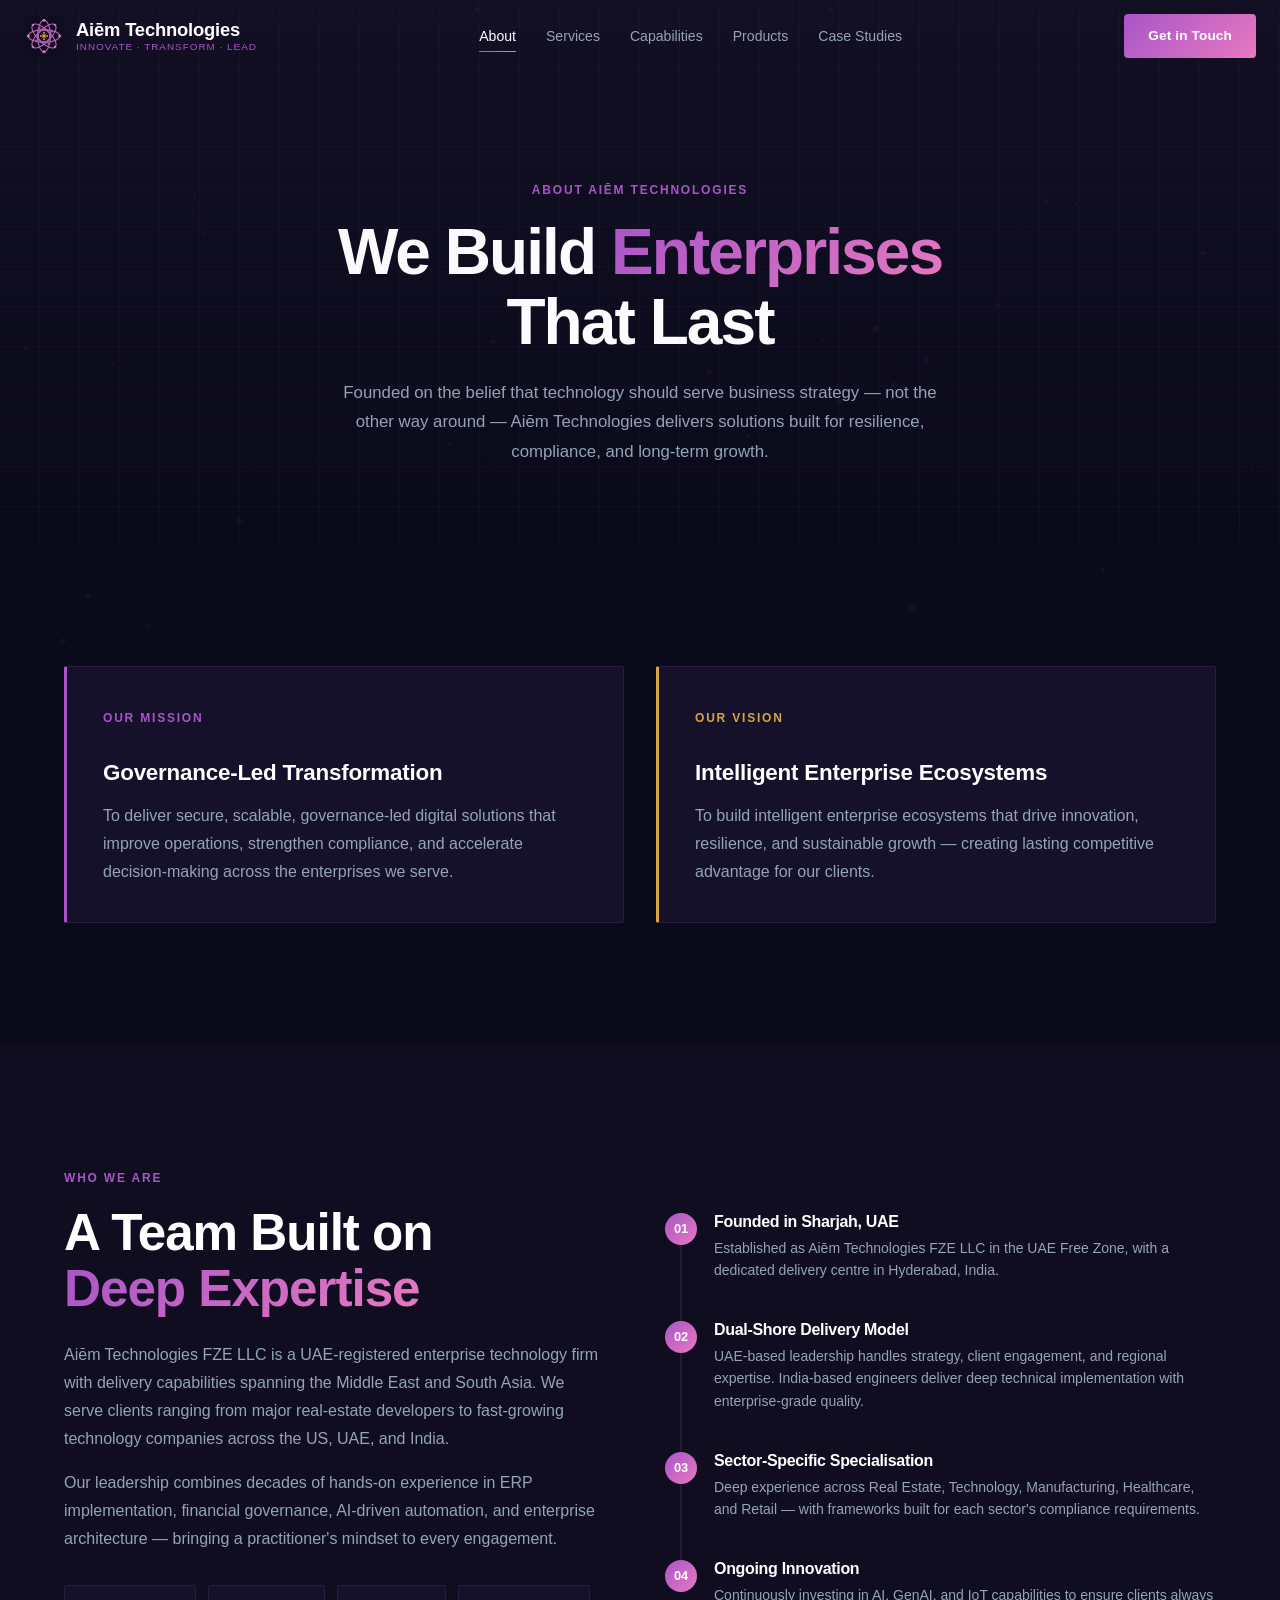
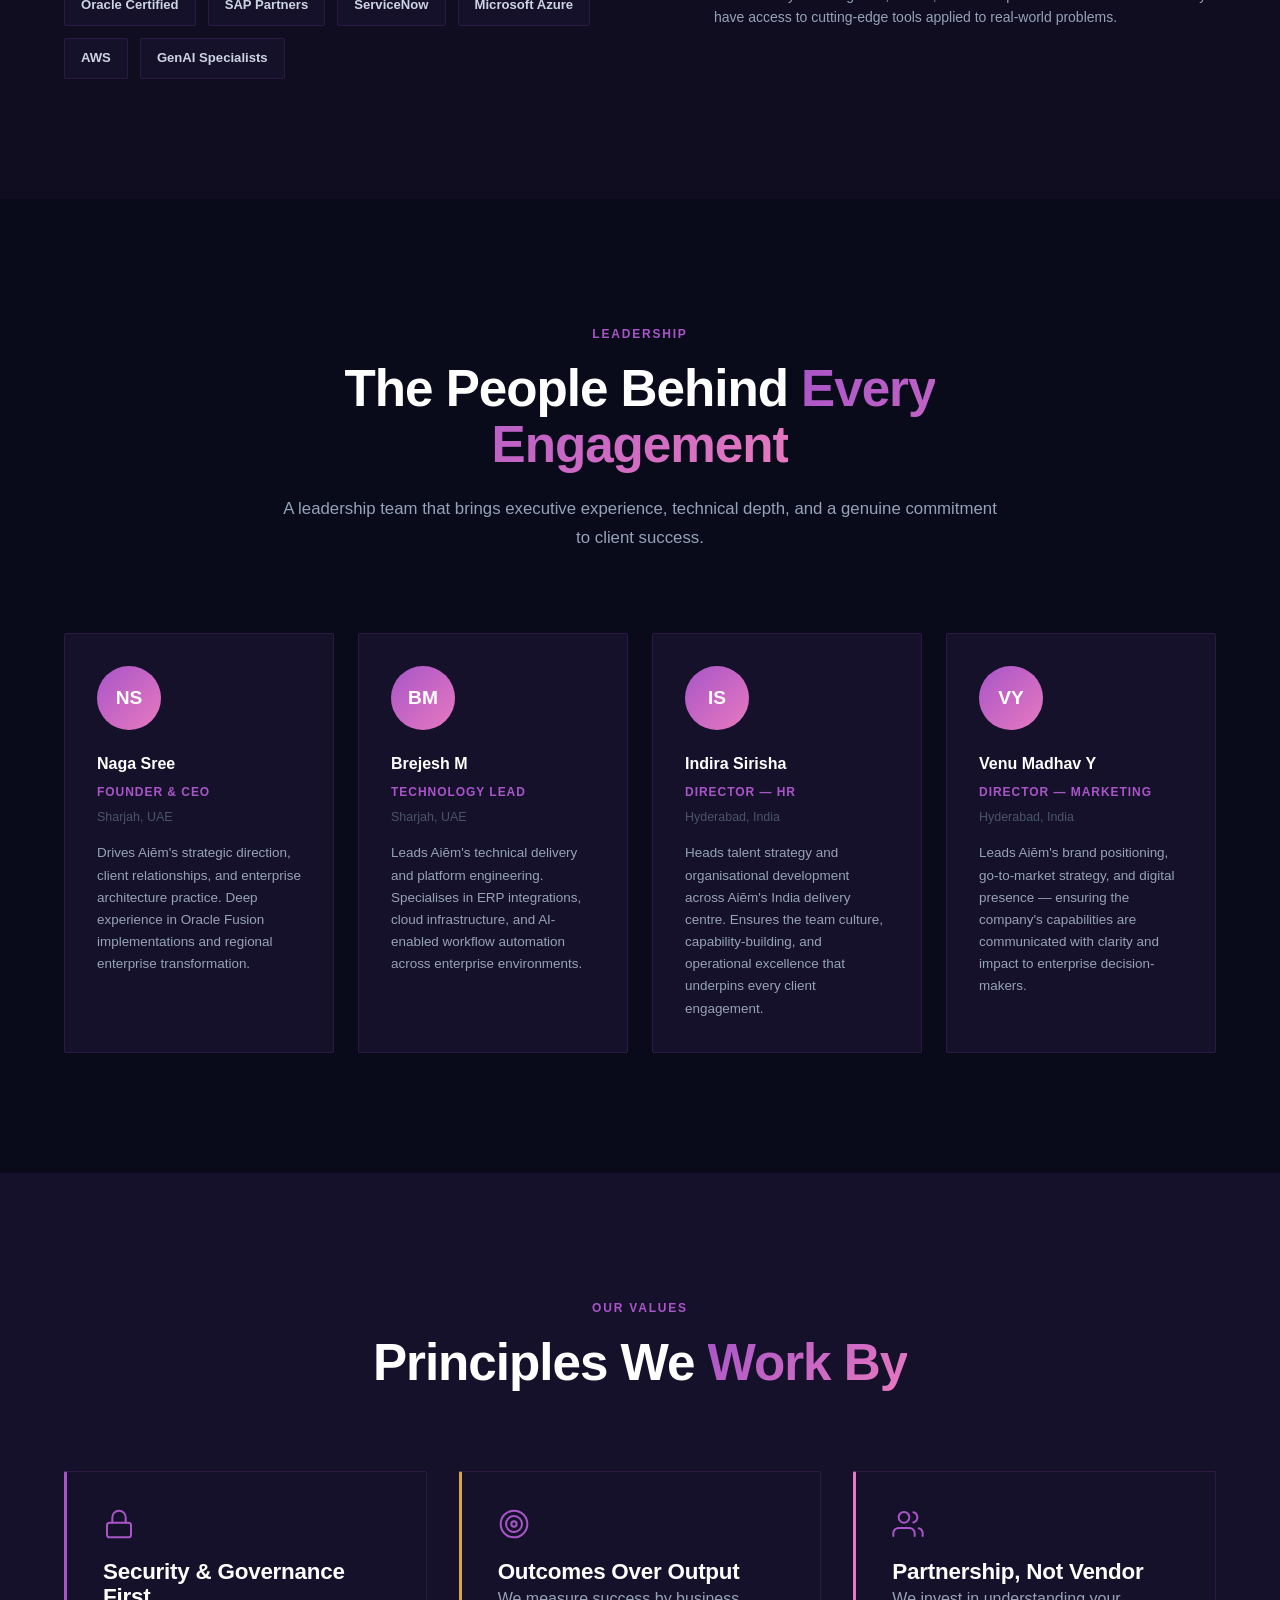
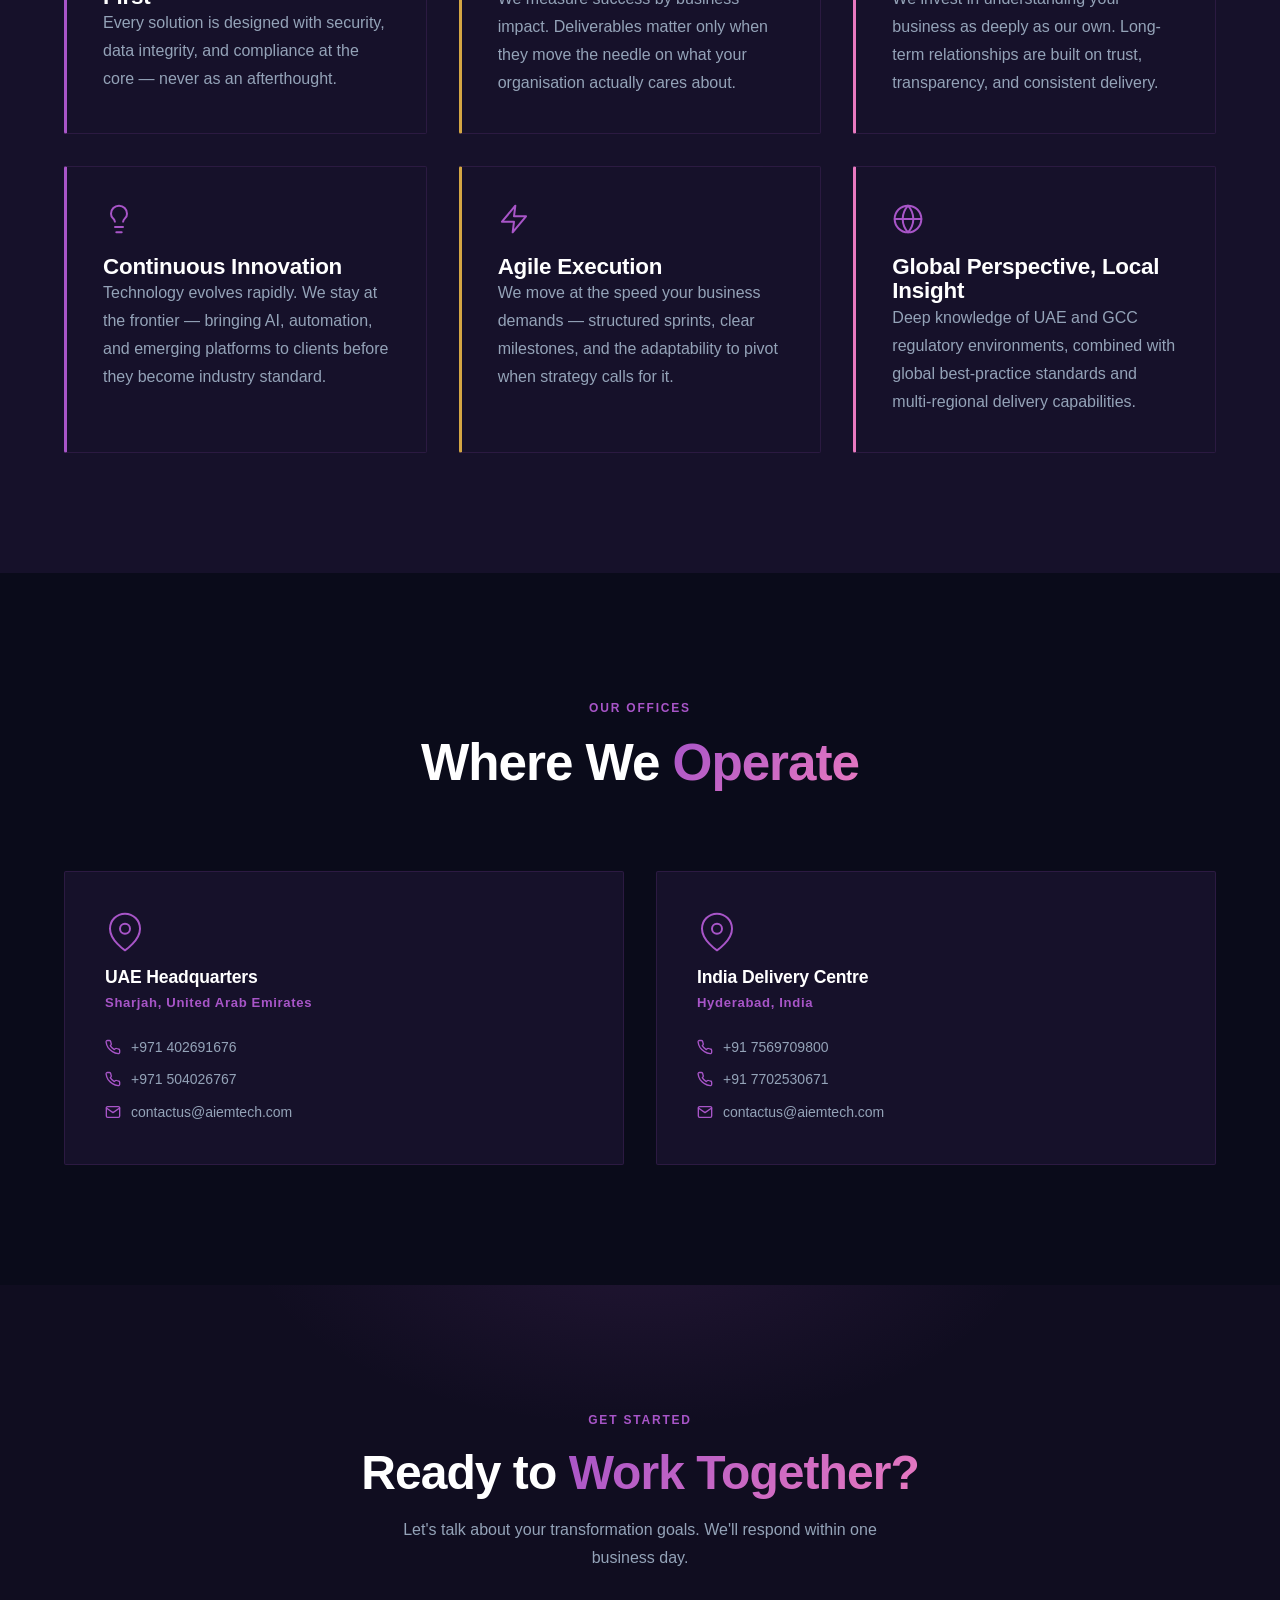
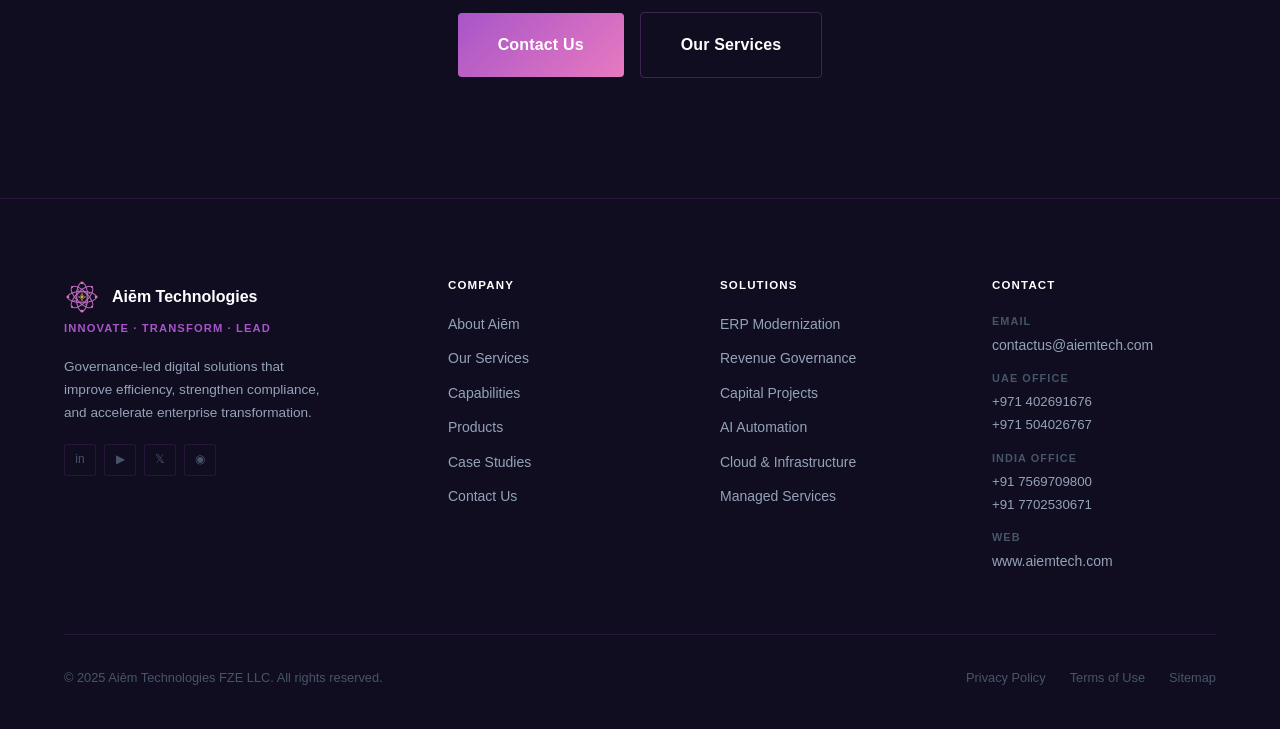
==== commit bbe169af: "Replace all emojis with clean SVG icons — professional redesign Swaps every emoji across all seven c" ====
--- a/about.html
+++ b/about.html
@@ -118,28 +118,28 @@
             <div class="team-avatar">NS</div>
             <p class="team-name">Naga Sree</p>
             <p class="team-role">Founder &amp; CEO</p>
-            <p class="team-location">📍 Sharjah, UAE</p>
+            <p class="team-location">Sharjah, UAE</p>
             <p class="team-bio">Drives Aiēm's strategic direction, client relationships, and enterprise architecture practice. Deep experience in Oracle Fusion implementations and regional enterprise transformation.</p>
           </div>
           <div class="team-card reveal delay-2">
             <div class="team-avatar">BM</div>
             <p class="team-name">Brejesh M</p>
             <p class="team-role">Technology Lead</p>
-            <p class="team-location">📍 Sharjah, UAE</p>
+            <p class="team-location">Sharjah, UAE</p>
             <p class="team-bio">Leads Aiēm's technical delivery and platform engineering. Specialises in ERP integrations, cloud infrastructure, and AI-enabled workflow automation across enterprise environments.</p>
           </div>
           <div class="team-card reveal delay-3">
             <div class="team-avatar">IS</div>
             <p class="team-name">Indira Sirisha</p>
             <p class="team-role">Director — HR</p>
-            <p class="team-location">📍 Hyderabad, India</p>
+            <p class="team-location">Hyderabad, India</p>
             <p class="team-bio">Heads talent strategy and organisational development across Aiēm's India delivery centre. Ensures the team culture, capability-building, and operational excellence that underpins every client engagement.</p>
           </div>
           <div class="team-card reveal delay-4">
             <div class="team-avatar">VY</div>
             <p class="team-name">Venu Madhav Y</p>
             <p class="team-role">Director — Marketing</p>
-            <p class="team-location">📍 Hyderabad, India</p>
+            <p class="team-location">Hyderabad, India</p>
             <p class="team-bio">Leads Aiēm's brand positioning, go-to-market strategy, and digital presence — ensuring the company's capabilities are communicated with clarity and impact to enterprise decision-makers.</p>
           </div>
         </div>
@@ -155,32 +155,32 @@
         </div>
         <div class="grid-3">
           <div class="card card-accent reveal delay-1">
-            <span class="pillar-icon">🔒</span>
+            <span class="pillar-icon" style="color:var(--color-orchid);"><svg width="32" height="32" viewBox="0 0 24 24" fill="none" stroke="currentColor" stroke-width="1.5" stroke-linecap="round" stroke-linejoin="round" aria-hidden="true"><rect x="3" y="11" width="18" height="11" rx="2" ry="2"/><path d="M7 11V7a5 5 0 0 1 10 0v4"/></svg></span>
             <h3>Security &amp; Governance First</h3>
             <p>Every solution is designed with security, data integrity, and compliance at the core — never as an afterthought.</p>
           </div>
           <div class="card card-accent-gold reveal delay-2">
-            <span class="pillar-icon">🎯</span>
+            <span class="pillar-icon" style="color:var(--color-orchid);"><svg width="32" height="32" viewBox="0 0 24 24" fill="none" stroke="currentColor" stroke-width="1.5" stroke-linecap="round" stroke-linejoin="round" aria-hidden="true"><circle cx="12" cy="12" r="10"/><circle cx="12" cy="12" r="6"/><circle cx="12" cy="12" r="2"/></svg></span>
             <h3>Outcomes Over Output</h3>
             <p>We measure success by business impact. Deliverables matter only when they move the needle on what your organisation actually cares about.</p>
           </div>
           <div class="card card-accent-pink reveal delay-3">
-            <span class="pillar-icon">🤝</span>
+            <span class="pillar-icon" style="color:var(--color-orchid);"><svg width="32" height="32" viewBox="0 0 24 24" fill="none" stroke="currentColor" stroke-width="1.5" stroke-linecap="round" stroke-linejoin="round" aria-hidden="true"><path d="M17 21v-2a4 4 0 0 0-4-4H5a4 4 0 0 0-4 4v2"/><circle cx="9" cy="7" r="4"/><path d="M23 21v-2a4 4 0 0 0-3-3.87"/><path d="M16 3.13a4 4 0 0 1 0 7.75"/></svg></span>
             <h3>Partnership, Not Vendor</h3>
             <p>We invest in understanding your business as deeply as our own. Long-term relationships are built on trust, transparency, and consistent delivery.</p>
           </div>
           <div class="card card-accent reveal delay-4">
-            <span class="pillar-icon">💡</span>
+            <span class="pillar-icon" style="color:var(--color-orchid);"><svg width="32" height="32" viewBox="0 0 24 24" fill="none" stroke="currentColor" stroke-width="1.5" stroke-linecap="round" stroke-linejoin="round" aria-hidden="true"><line x1="9" y1="18" x2="15" y2="18"/><line x1="10" y1="22" x2="14" y2="22"/><path d="M15.09 14c.18-.98.65-1.74 1.41-2.5A4.65 4.65 0 0 0 18 8 6 6 0 0 0 6 8c0 1 .23 2.23 1.5 3.5A4.61 4.61 0 0 1 8.91 14"/></svg></span>
             <h3>Continuous Innovation</h3>
             <p>Technology evolves rapidly. We stay at the frontier — bringing AI, automation, and emerging platforms to clients before they become industry standard.</p>
           </div>
           <div class="card card-accent-gold reveal delay-5">
-            <span class="pillar-icon">⚡</span>
+            <span class="pillar-icon" style="color:var(--color-orchid);"><svg width="32" height="32" viewBox="0 0 24 24" fill="none" stroke="currentColor" stroke-width="1.5" stroke-linecap="round" stroke-linejoin="round" aria-hidden="true"><polygon points="13 2 3 14 12 14 11 22 21 10 12 10 13 2"/></svg></span>
             <h3>Agile Execution</h3>
             <p>We move at the speed your business demands — structured sprints, clear milestones, and the adaptability to pivot when strategy calls for it.</p>
           </div>
           <div class="card card-accent-pink reveal delay-6">
-            <span class="pillar-icon">🌍</span>
+            <span class="pillar-icon" style="color:var(--color-orchid);"><svg width="32" height="32" viewBox="0 0 24 24" fill="none" stroke="currentColor" stroke-width="1.5" stroke-linecap="round" stroke-linejoin="round" aria-hidden="true"><circle cx="12" cy="12" r="10"/><line x1="2" y1="12" x2="22" y2="12"/><path d="M12 2a15.3 15.3 0 0 1 4 10 15.3 15.3 0 0 1-4 10 15.3 15.3 0 0 1-4-10 15.3 15.3 0 0 1 4-10z"/></svg></span>
             <h3>Global Perspective, Local Insight</h3>
             <p>Deep knowledge of UAE and GCC regulatory environments, combined with global best-practice standards and multi-regional delivery capabilities.</p>
           </div>
@@ -197,39 +197,39 @@
         </div>
         <div class="grid-2">
           <div class="location-card reveal-left">
-            <span class="location-flag">🇦🇪</span>
+            <span class="location-flag" style="color:var(--color-orchid);"><svg width="40" height="40" viewBox="0 0 24 24" fill="none" stroke="currentColor" stroke-width="1.2" stroke-linecap="round" stroke-linejoin="round" aria-hidden="true"><path d="M21 10c0 7-9 13-9 13s-9-6-9-13a9 9 0 0 1 18 0z"/><circle cx="12" cy="10" r="3"/></svg></span>
             <h3>UAE Headquarters</h3>
             <span class="location-region">Sharjah, United Arab Emirates</span>
             <div class="location-details">
               <div class="location-detail">
-                <span class="icon">📞</span>
+                <span class="icon"><svg width="16" height="16" viewBox="0 0 24 24" fill="none" stroke="currentColor" stroke-width="2" stroke-linecap="round" stroke-linejoin="round" aria-hidden="true"><path d="M22 16.92v3a2 2 0 0 1-2.18 2 19.79 19.79 0 0 1-8.63-3.07A19.5 19.5 0 0 1 4.69 13a19.79 19.79 0 0 1-3.07-8.67A2 2 0 0 1 3.6 2.28h3a2 2 0 0 1 2 1.72c.127.96.361 1.903.7 2.81a2 2 0 0 1-.45 2.11L7.91 9.91a16 16 0 0 0 6.06 6.06l1.27-1.27a2 2 0 0 1 2.11-.45c.907.339 1.85.573 2.81.7A2 2 0 0 1 22 16.92z"/></svg></span>
                 <span>+971 402691676</span>
               </div>
               <div class="location-detail">
-                <span class="icon">📱</span>
+                <span class="icon"><svg width="16" height="16" viewBox="0 0 24 24" fill="none" stroke="currentColor" stroke-width="2" stroke-linecap="round" stroke-linejoin="round" aria-hidden="true"><path d="M22 16.92v3a2 2 0 0 1-2.18 2 19.79 19.79 0 0 1-8.63-3.07A19.5 19.5 0 0 1 4.69 13a19.79 19.79 0 0 1-3.07-8.67A2 2 0 0 1 3.6 2.28h3a2 2 0 0 1 2 1.72c.127.96.361 1.903.7 2.81a2 2 0 0 1-.45 2.11L7.91 9.91a16 16 0 0 0 6.06 6.06l1.27-1.27a2 2 0 0 1 2.11-.45c.907.339 1.85.573 2.81.7A2 2 0 0 1 22 16.92z"/></svg></span>
                 <span>+971 504026767</span>
               </div>
               <div class="location-detail">
-                <span class="icon">✉️</span>
+                <span class="icon"><svg width="16" height="16" viewBox="0 0 24 24" fill="none" stroke="currentColor" stroke-width="2" stroke-linecap="round" stroke-linejoin="round" aria-hidden="true"><path d="M4 4h16c1.1 0 2 .9 2 2v12c0 1.1-.9 2-2 2H4c-1.1 0-2-.9-2-2V6c0-1.1.9-2 2-2z"/><polyline points="22,6 12,13 2,6"/></svg></span>
                 <a href="mailto:contactus@aiemtech.com">contactus@aiemtech.com</a>
               </div>
             </div>
           </div>
           <div class="location-card reveal-right">
-            <span class="location-flag">🇮🇳</span>
+            <span class="location-flag" style="color:var(--color-orchid);"><svg width="40" height="40" viewBox="0 0 24 24" fill="none" stroke="currentColor" stroke-width="1.2" stroke-linecap="round" stroke-linejoin="round" aria-hidden="true"><path d="M21 10c0 7-9 13-9 13s-9-6-9-13a9 9 0 0 1 18 0z"/><circle cx="12" cy="10" r="3"/></svg></span>
             <h3>India Delivery Centre</h3>
             <span class="location-region">Hyderabad, India</span>
             <div class="location-details">
               <div class="location-detail">
-                <span class="icon">📞</span>
+                <span class="icon"><svg width="16" height="16" viewBox="0 0 24 24" fill="none" stroke="currentColor" stroke-width="2" stroke-linecap="round" stroke-linejoin="round" aria-hidden="true"><path d="M22 16.92v3a2 2 0 0 1-2.18 2 19.79 19.79 0 0 1-8.63-3.07A19.5 19.5 0 0 1 4.69 13a19.79 19.79 0 0 1-3.07-8.67A2 2 0 0 1 3.6 2.28h3a2 2 0 0 1 2 1.72c.127.96.361 1.903.7 2.81a2 2 0 0 1-.45 2.11L7.91 9.91a16 16 0 0 0 6.06 6.06l1.27-1.27a2 2 0 0 1 2.11-.45c.907.339 1.85.573 2.81.7A2 2 0 0 1 22 16.92z"/></svg></span>
                 <span>+91 7569709800</span>
               </div>
               <div class="location-detail">
-                <span class="icon">📱</span>
+                <span class="icon"><svg width="16" height="16" viewBox="0 0 24 24" fill="none" stroke="currentColor" stroke-width="2" stroke-linecap="round" stroke-linejoin="round" aria-hidden="true"><path d="M22 16.92v3a2 2 0 0 1-2.18 2 19.79 19.79 0 0 1-8.63-3.07A19.5 19.5 0 0 1 4.69 13a19.79 19.79 0 0 1-3.07-8.67A2 2 0 0 1 3.6 2.28h3a2 2 0 0 1 2 1.72c.127.96.361 1.903.7 2.81a2 2 0 0 1-.45 2.11L7.91 9.91a16 16 0 0 0 6.06 6.06l1.27-1.27a2 2 0 0 1 2.11-.45c.907.339 1.85.573 2.81.7A2 2 0 0 1 22 16.92z"/></svg></span>
                 <span>+91 7702530671</span>
               </div>
               <div class="location-detail">
-                <span class="icon">✉️</span>
+                <span class="icon"><svg width="16" height="16" viewBox="0 0 24 24" fill="none" stroke="currentColor" stroke-width="2" stroke-linecap="round" stroke-linejoin="round" aria-hidden="true"><path d="M4 4h16c1.1 0 2 .9 2 2v12c0 1.1-.9 2-2 2H4c-1.1 0-2-.9-2-2V6c0-1.1.9-2 2-2z"/><polyline points="22,6 12,13 2,6"/></svg></span>
                 <a href="mailto:contactus@aiemtech.com">contactus@aiemtech.com</a>
               </div>
             </div>
--- a/assets/css/main.css
+++ b/assets/css/main.css
@@ -756,10 +756,9 @@
 }
 
 .pillar-icon {
-  font-size: 2.2rem;
   margin-bottom: 20px;
   display: block;
-  line-height: 1;
+  line-height: 0;
 }
 
 .pillar-card h3 {
@@ -858,7 +857,6 @@
   display: flex;
   align-items: center;
   justify-content: center;
-  font-size: 1rem;
   flex-shrink: 0;
   margin-top: 2px;
 }
@@ -1201,9 +1199,9 @@
 .location-card:hover { border-color: var(--color-border-hover); }
 
 .location-flag {
-  font-size: 2rem;
   margin-bottom: 16px;
   display: block;
+  line-height: 0;
 }
 
 .location-card h3 {
@@ -1236,9 +1234,10 @@
 
 .location-detail .icon {
   color: var(--color-orchid);
-  font-size: 0.9rem;
   width: 16px;
   flex-shrink: 0;
+  display: flex;
+  align-items: center;
 }
 
 /* --------------------------------------------------------------------------
@@ -1592,7 +1591,6 @@
   display: flex;
   align-items: center;
   justify-content: center;
-  font-size: 6rem;
   position: relative;
   overflow: hidden;
 }
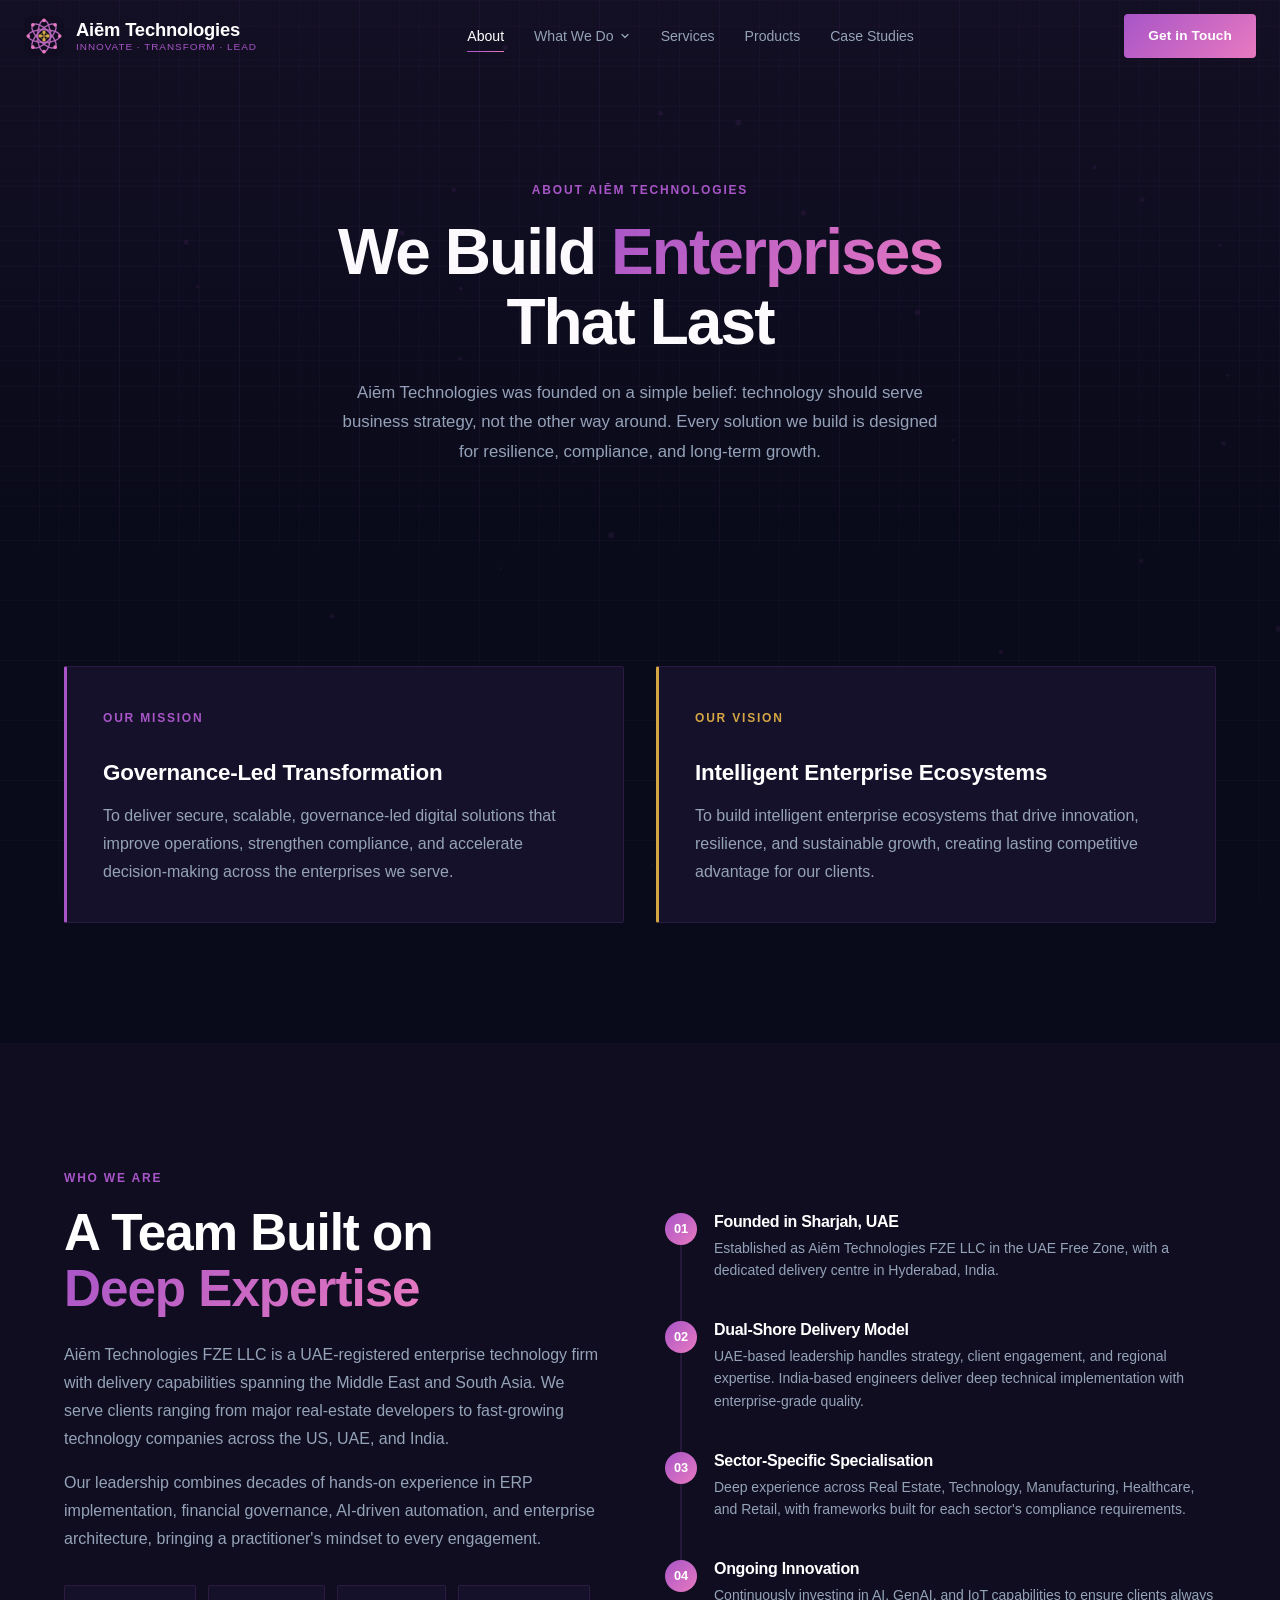
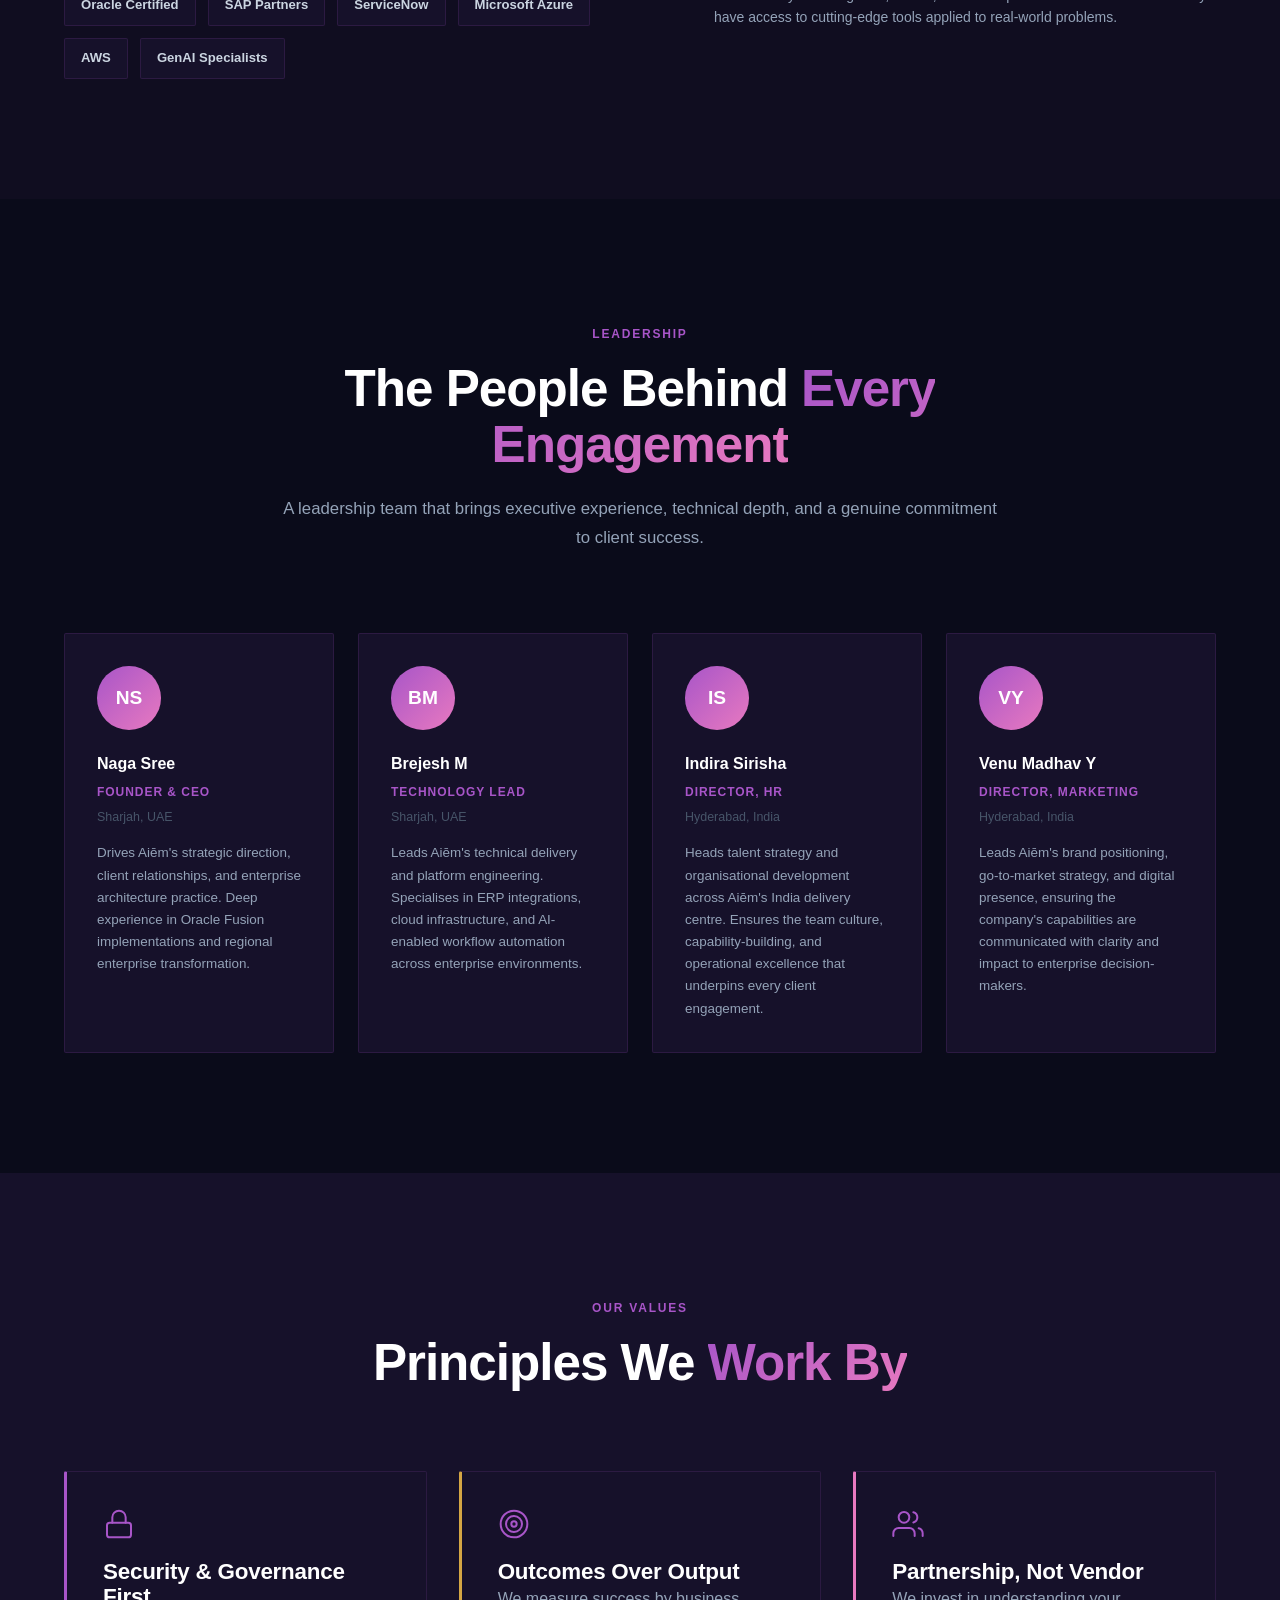
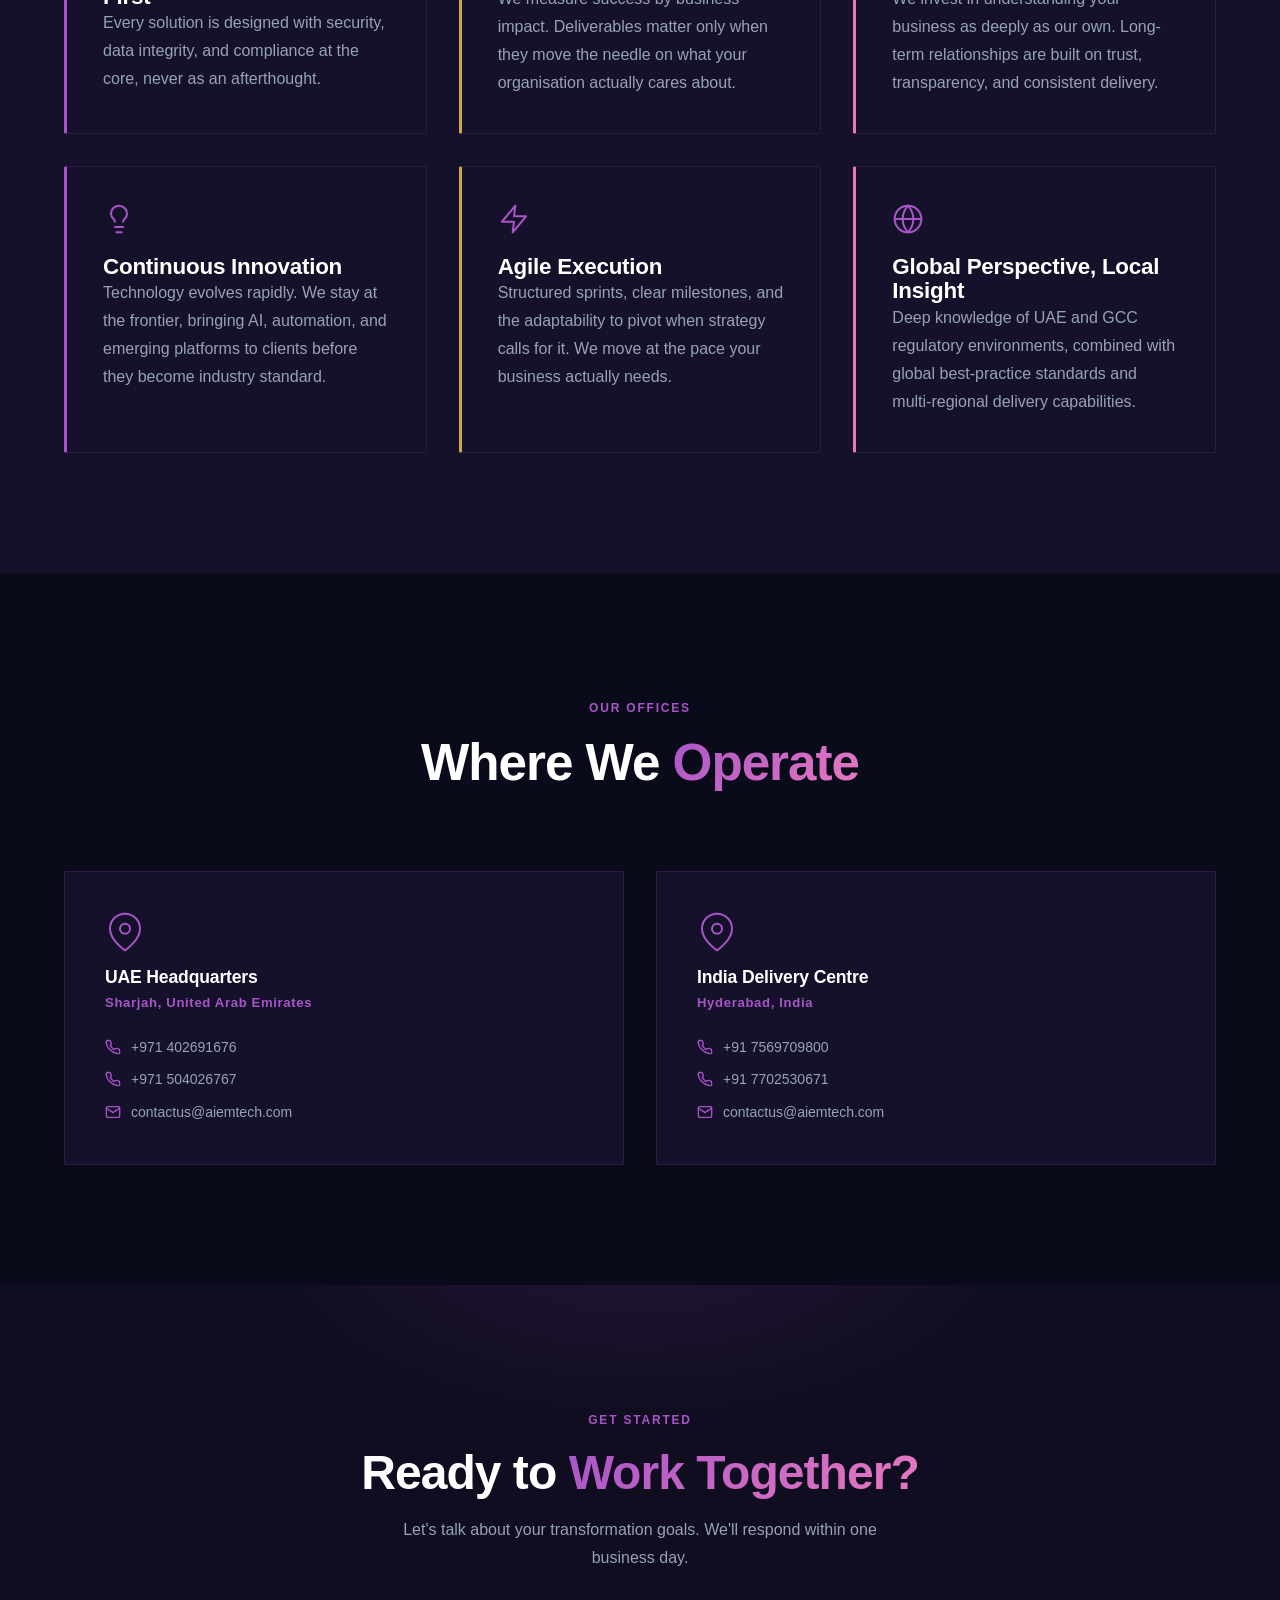
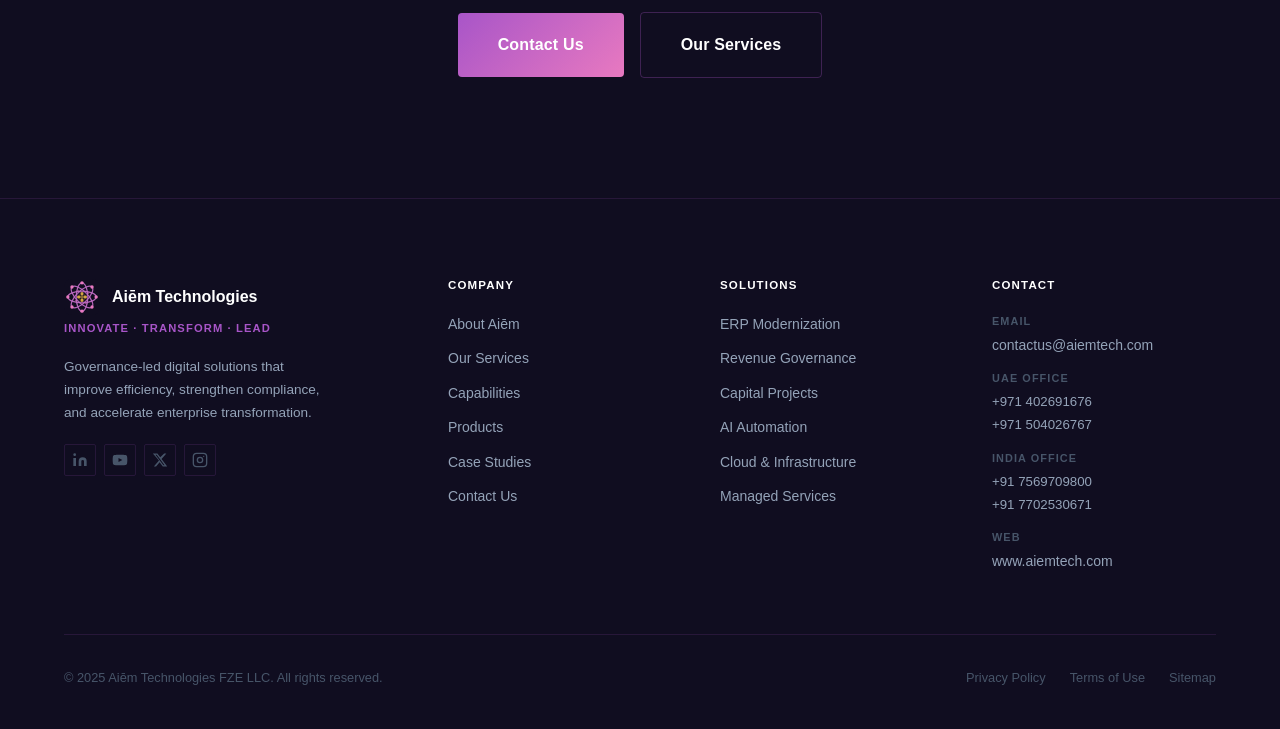
==== commit d285feb8: "Major content and copy update across all pages - services.html: remove negative copy, rename DevSecO" ====
--- a/about.html
+++ b/about.html
@@ -7,14 +7,14 @@
   <meta http-equiv="Content-Security-Policy" content="default-src 'self'; script-src 'self' 'unsafe-inline'; style-src 'self' 'unsafe-inline' https://fonts.googleapis.com; font-src 'self' https://fonts.gstatic.com; img-src 'self' data: https:; connect-src 'self' https://formspree.io; frame-ancestors 'none';">
   <meta http-equiv="Permissions-Policy" content="camera=(), microphone=(), geolocation=(), payment=()">
   <meta name="referrer" content="strict-origin-when-cross-origin">
-  <title>About — Aiēm Technologies</title>
-  <meta name="description" content="Aiēm Technologies FZE LLC — our mission, vision, leadership team, and the governance-first philosophy that drives every engagement.">
+  <title>About | Aiēm Technologies</title>
+  <meta name="description" content="Aiēm Technologies FZE LLC, our mission, vision, leadership team, and the governance-first philosophy that drives every engagement.">
   <link rel="canonical" href="https://www.aiemtech.com/about.html">
 
   <link rel="preconnect" href="https://fonts.googleapis.com">
   <link rel="preconnect" href="https://fonts.gstatic.com" crossorigin>
   <link href="https://fonts.googleapis.com/css2?family=Inter:wght@300;400;500;600;700;800;900&display=swap" rel="stylesheet">
-  <link rel="stylesheet" href="assets/css/main.css">
+  <link rel="stylesheet" href="assets/css/main.css?v=4">
 </head>
 <body>
   <a href="#main" class="skip-link">Skip to main content</a>
@@ -28,7 +28,7 @@
       <div class="container">
         <span class="page-hero-eyebrow">About Aiēm Technologies</span>
         <h1>We Build <span class="gradient-text">Enterprises</span><br>That Last</h1>
-        <p>Founded on the belief that technology should serve business strategy — not the other way around — Aiēm Technologies delivers solutions built for resilience, compliance, and long-term growth.</p>
+        <p>Aiēm Technologies was founded on a simple belief: technology should serve business strategy, not the other way around. Every solution we build is designed for resilience, compliance, and long-term growth.</p>
       </div>
     </section>
 
@@ -44,7 +44,7 @@
           <div class="card card-accent-gold reveal-right">
             <span class="eyebrow" style="color:var(--color-gold);">Our Vision</span>
             <h3 class="mt-16">Intelligent Enterprise Ecosystems</h3>
-            <p class="mt-16">To build intelligent enterprise ecosystems that drive innovation, resilience, and sustainable growth — creating lasting competitive advantage for our clients.</p>
+            <p class="mt-16">To build intelligent enterprise ecosystems that drive innovation, resilience, and sustainable growth, creating lasting competitive advantage for our clients.</p>
           </div>
         </div>
       </div>
@@ -58,7 +58,7 @@
             <span class="eyebrow">Who We Are</span>
             <h2>A Team Built on<br><span class="gradient-text">Deep Expertise</span></h2>
             <p class="mt-24">Aiēm Technologies FZE LLC is a UAE-registered enterprise technology firm with delivery capabilities spanning the Middle East and South Asia. We serve clients ranging from major real-estate developers to fast-growing technology companies across the US, UAE, and India.</p>
-            <p class="mt-16">Our leadership combines decades of hands-on experience in ERP implementation, financial governance, AI-driven automation, and enterprise architecture — bringing a practitioner's mindset to every engagement.</p>
+            <p class="mt-16">Our leadership combines decades of hands-on experience in ERP implementation, financial governance, AI-driven automation, and enterprise architecture, bringing a practitioner's mindset to every engagement.</p>
             <div class="integration-grid mt-32">
               <span class="integration-tag">Oracle Certified</span>
               <span class="integration-tag">SAP Partners</span>
@@ -88,7 +88,7 @@
                 <div class="step-number">03</div>
                 <div class="step-content">
                   <h4>Sector-Specific Specialisation</h4>
-                  <p>Deep experience across Real Estate, Technology, Manufacturing, Healthcare, and Retail — with frameworks built for each sector's compliance requirements.</p>
+                  <p>Deep experience across Real Estate, Technology, Manufacturing, Healthcare, and Retail, with frameworks built for each sector's compliance requirements.</p>
                 </div>
               </div>
               <div class="step">
@@ -131,16 +131,16 @@
           <div class="team-card reveal delay-3">
             <div class="team-avatar">IS</div>
             <p class="team-name">Indira Sirisha</p>
-            <p class="team-role">Director — HR</p>
+            <p class="team-role">Director, HR</p>
             <p class="team-location">Hyderabad, India</p>
             <p class="team-bio">Heads talent strategy and organisational development across Aiēm's India delivery centre. Ensures the team culture, capability-building, and operational excellence that underpins every client engagement.</p>
           </div>
           <div class="team-card reveal delay-4">
             <div class="team-avatar">VY</div>
             <p class="team-name">Venu Madhav Y</p>
-            <p class="team-role">Director — Marketing</p>
+            <p class="team-role">Director, Marketing</p>
             <p class="team-location">Hyderabad, India</p>
-            <p class="team-bio">Leads Aiēm's brand positioning, go-to-market strategy, and digital presence — ensuring the company's capabilities are communicated with clarity and impact to enterprise decision-makers.</p>
+            <p class="team-bio">Leads Aiēm's brand positioning, go-to-market strategy, and digital presence, ensuring the company's capabilities are communicated with clarity and impact to enterprise decision-makers.</p>
           </div>
         </div>
       </div>
@@ -157,7 +157,7 @@
           <div class="card card-accent reveal delay-1">
             <span class="pillar-icon" style="color:var(--color-orchid);"><svg width="32" height="32" viewBox="0 0 24 24" fill="none" stroke="currentColor" stroke-width="1.5" stroke-linecap="round" stroke-linejoin="round" aria-hidden="true"><rect x="3" y="11" width="18" height="11" rx="2" ry="2"/><path d="M7 11V7a5 5 0 0 1 10 0v4"/></svg></span>
             <h3>Security &amp; Governance First</h3>
-            <p>Every solution is designed with security, data integrity, and compliance at the core — never as an afterthought.</p>
+            <p>Every solution is designed with security, data integrity, and compliance at the core, never as an afterthought.</p>
           </div>
           <div class="card card-accent-gold reveal delay-2">
             <span class="pillar-icon" style="color:var(--color-orchid);"><svg width="32" height="32" viewBox="0 0 24 24" fill="none" stroke="currentColor" stroke-width="1.5" stroke-linecap="round" stroke-linejoin="round" aria-hidden="true"><circle cx="12" cy="12" r="10"/><circle cx="12" cy="12" r="6"/><circle cx="12" cy="12" r="2"/></svg></span>
@@ -172,12 +172,12 @@
           <div class="card card-accent reveal delay-4">
             <span class="pillar-icon" style="color:var(--color-orchid);"><svg width="32" height="32" viewBox="0 0 24 24" fill="none" stroke="currentColor" stroke-width="1.5" stroke-linecap="round" stroke-linejoin="round" aria-hidden="true"><line x1="9" y1="18" x2="15" y2="18"/><line x1="10" y1="22" x2="14" y2="22"/><path d="M15.09 14c.18-.98.65-1.74 1.41-2.5A4.65 4.65 0 0 0 18 8 6 6 0 0 0 6 8c0 1 .23 2.23 1.5 3.5A4.61 4.61 0 0 1 8.91 14"/></svg></span>
             <h3>Continuous Innovation</h3>
-            <p>Technology evolves rapidly. We stay at the frontier — bringing AI, automation, and emerging platforms to clients before they become industry standard.</p>
+            <p>Technology evolves rapidly. We stay at the frontier, bringing AI, automation, and emerging platforms to clients before they become industry standard.</p>
           </div>
           <div class="card card-accent-gold reveal delay-5">
             <span class="pillar-icon" style="color:var(--color-orchid);"><svg width="32" height="32" viewBox="0 0 24 24" fill="none" stroke="currentColor" stroke-width="1.5" stroke-linecap="round" stroke-linejoin="round" aria-hidden="true"><polygon points="13 2 3 14 12 14 11 22 21 10 12 10 13 2"/></svg></span>
             <h3>Agile Execution</h3>
-            <p>We move at the speed your business demands — structured sprints, clear milestones, and the adaptability to pivot when strategy calls for it.</p>
+            <p>Structured sprints, clear milestones, and the adaptability to pivot when strategy calls for it. We move at the pace your business actually needs.</p>
           </div>
           <div class="card card-accent-pink reveal delay-6">
             <span class="pillar-icon" style="color:var(--color-orchid);"><svg width="32" height="32" viewBox="0 0 24 24" fill="none" stroke="currentColor" stroke-width="1.5" stroke-linecap="round" stroke-linejoin="round" aria-hidden="true"><circle cx="12" cy="12" r="10"/><line x1="2" y1="12" x2="22" y2="12"/><path d="M12 2a15.3 15.3 0 0 1 4 10 15.3 15.3 0 0 1-4 10 15.3 15.3 0 0 1-4-10 15.3 15.3 0 0 1 4-10z"/></svg></span>
@@ -254,6 +254,6 @@
   </main>
 
   <div id="footer"></div>
-  <script src="assets/js/main.js"></script>
+  <script src="assets/js/main.js?v=4"></script>
 </body>
 </html>
--- a/assets/css/main.css
+++ b/assets/css/main.css
@@ -89,7 +89,32 @@
   inset: 0;
   pointer-events: none;
   z-index: 0;
-  opacity: 0.5;
+  opacity: 0.65;
+}
+
+/* --------------------------------------------------------------------------
+   3b. GLOBAL GRID OVERLAY (injected by JS on every page)
+   -------------------------------------------------------------------------- */
+.site-grid {
+  position: fixed;
+  inset: 0;
+  pointer-events: none;
+  z-index: 0;
+  background:
+    repeating-linear-gradient(
+      0deg,
+      transparent,
+      transparent 59px,
+      rgba(168, 85, 200, 0.04) 59px,
+      rgba(168, 85, 200, 0.04) 60px
+    ),
+    repeating-linear-gradient(
+      90deg,
+      transparent,
+      transparent 59px,
+      rgba(168, 85, 200, 0.04) 59px,
+      rgba(168, 85, 200, 0.04) 60px
+    );
 }
 
 /* --------------------------------------------------------------------------
@@ -390,6 +415,195 @@
 .nav-mobile a:last-child { border-bottom: none; }
 .nav-mobile a:hover { color: var(--color-orchid); }
 .nav-mobile .btn { margin-top: 16px; justify-content: center; }
+
+/* Mobile accordion for "What We Do" */
+.nav-mobile-dropdown-toggle {
+  display: flex;
+  align-items: center;
+  justify-content: space-between;
+  font-size: 0.95rem;
+  font-weight: 500;
+  color: var(--color-gray);
+  padding: 12px 0;
+  border-bottom: 1px solid var(--color-border);
+  cursor: pointer;
+  background: none;
+  border-left: none;
+  border-right: none;
+  border-top: none;
+  width: 100%;
+  text-align: left;
+  transition: color var(--transition);
+}
+.nav-mobile-dropdown-toggle svg {
+  flex-shrink: 0;
+  transition: transform var(--transition);
+}
+.nav-mobile-dropdown-toggle.open svg { transform: rotate(180deg); }
+.nav-mobile-dropdown-toggle:hover { color: var(--color-orchid); }
+
+.nav-mobile-dropdown-panel {
+  display: none;
+  flex-direction: column;
+  gap: 0;
+  padding-left: 12px;
+}
+.nav-mobile-dropdown-panel.open { display: flex; }
+
+.nav-mobile-dropdown-panel .mobile-mega-col-head {
+  font-size: 0.62rem;
+  font-weight: 700;
+  letter-spacing: 0.13em;
+  text-transform: uppercase;
+  color: var(--color-orchid);
+  padding: 12px 0 6px;
+}
+.nav-mobile-dropdown-panel a {
+  font-size: 0.88rem;
+  color: var(--color-gray);
+  padding: 8px 0;
+  border-bottom: 1px solid rgba(168, 85, 200, 0.07);
+  transition: color var(--transition);
+}
+.nav-mobile-dropdown-panel a:last-child { border-bottom: none; }
+.nav-mobile-dropdown-panel a:hover { color: var(--color-white); }
+
+/* --------------------------------------------------------------------------
+   7b. MEGA-MENU DROPDOWN
+   -------------------------------------------------------------------------- */
+.nav-has-dropdown {
+  position: relative;
+}
+
+.nav-dropdown-trigger {
+  display: flex;
+  align-items: center;
+  gap: 5px;
+  font-size: 0.88rem;
+  font-weight: 500;
+  color: var(--color-gray);
+  padding: 8px 14px;
+  border-radius: var(--radius-sm);
+  position: relative;
+  transition: color var(--transition);
+  cursor: pointer;
+  background: none;
+  border: none;
+  font-family: inherit;
+}
+
+.nav-dropdown-trigger::after {
+  content: '';
+  position: absolute;
+  bottom: 4px;
+  left: 14px;
+  right: 14px;
+  height: 1px;
+  background: var(--gradient-primary);
+  transform: scaleX(0);
+  transition: transform var(--transition);
+  transform-origin: left;
+}
+
+.nav-has-dropdown:hover .nav-dropdown-trigger,
+.nav-has-dropdown.open .nav-dropdown-trigger {
+  color: var(--color-white);
+}
+.nav-has-dropdown:hover .nav-dropdown-trigger::after,
+.nav-has-dropdown.open .nav-dropdown-trigger::after {
+  transform: scaleX(1);
+}
+
+.nav-dropdown-trigger .chevron {
+  transition: transform var(--transition);
+}
+.nav-has-dropdown:hover .chevron,
+.nav-has-dropdown.open .chevron {
+  transform: rotate(180deg);
+}
+
+/* The mega-menu panel */
+.nav-mega-menu {
+  position: absolute;
+  top: calc(100% + 12px);
+  left: 50%;
+  transform: translateX(-50%) translateY(-8px);
+  min-width: 560px;
+  background: rgba(16, 13, 32, 0.97);
+  backdrop-filter: blur(28px);
+  -webkit-backdrop-filter: blur(28px);
+  border: 1px solid var(--color-border);
+  border-radius: var(--radius-lg);
+  padding: 28px 32px;
+  display: grid;
+  grid-template-columns: 1fr 1fr;
+  gap: 0 48px;
+  opacity: 0;
+  pointer-events: none;
+  transition: opacity 0.22s ease, transform 0.22s ease;
+  z-index: 1001;
+  box-shadow: 0 24px 64px rgba(0, 0, 0, 0.6), 0 0 0 1px rgba(168, 85, 200, 0.08);
+}
+
+.nav-has-dropdown:hover .nav-mega-menu,
+.nav-has-dropdown.open .nav-mega-menu {
+  opacity: 1;
+  pointer-events: auto;
+  transform: translateX(-50%) translateY(0);
+}
+
+.mega-col-head {
+  font-size: 0.62rem;
+  font-weight: 700;
+  letter-spacing: 0.16em;
+  text-transform: uppercase;
+  color: var(--color-orchid);
+  margin-bottom: 14px;
+  padding-bottom: 10px;
+  border-bottom: 1px solid var(--color-border);
+}
+
+.mega-col-divider {
+  width: 1px;
+  background: var(--color-border);
+  position: absolute;
+  top: 28px;
+  bottom: 28px;
+  left: 50%;
+}
+
+.mega-link {
+  display: flex;
+  align-items: center;
+  justify-content: space-between;
+  gap: 8px;
+  padding: 8px 4px 8px 0;
+  font-size: 0.9rem;
+  font-weight: 500;
+  color: var(--color-gray-light);
+  border-radius: var(--radius-sm);
+  transition: color var(--transition), padding-left var(--transition);
+  border-bottom: 1px solid rgba(168, 85, 200, 0.06);
+}
+.mega-link:last-child { border-bottom: none; }
+
+.mega-link:hover {
+  color: var(--color-white);
+  padding-left: 8px;
+}
+.mega-link:hover .mega-arrow {
+  opacity: 1;
+  transform: translateX(3px);
+}
+
+.mega-link .mega-label { flex: 1; }
+
+.mega-arrow {
+  flex-shrink: 0;
+  opacity: 0;
+  color: var(--color-orchid);
+  transition: opacity var(--transition), transform var(--transition);
+}
 
 /* --------------------------------------------------------------------------
    8. BUTTONS
@@ -546,23 +760,34 @@
 .hero::before {
   content: '';
   position: absolute;
-  top: -20%;
-  left: -10%;
-  width: 600px;
-  height: 600px;
-  background: radial-gradient(ellipse, rgba(168,85,200,0.12) 0%, transparent 70%);
+  top: -25%;
+  left: -15%;
+  width: 800px;
+  height: 800px;
+  background: radial-gradient(ellipse, rgba(168,85,200,0.18) 0%, rgba(168,85,200,0.06) 45%, transparent 70%);
   pointer-events: none;
+  animation: orb-drift-a 18s ease-in-out infinite alternate;
 }
 
 .hero::after {
   content: '';
   position: absolute;
-  bottom: -10%;
+  bottom: -15%;
   right: -5%;
-  width: 500px;
-  height: 500px;
-  background: radial-gradient(ellipse, rgba(232,121,192,0.08) 0%, transparent 70%);
+  width: 700px;
+  height: 700px;
+  background: radial-gradient(ellipse, rgba(232,121,192,0.14) 0%, rgba(212,166,68,0.04) 50%, transparent 70%);
   pointer-events: none;
+  animation: orb-drift-b 22s ease-in-out infinite alternate;
+}
+
+@keyframes orb-drift-a {
+  from { transform: translate(0, 0) scale(1); }
+  to   { transform: translate(40px, 30px) scale(1.12); }
+}
+@keyframes orb-drift-b {
+  from { transform: translate(0, 0) scale(1); }
+  to   { transform: translate(-30px, -20px) scale(1.08); }
 }
 
 .hero-inner {
@@ -620,13 +845,42 @@
   align-items: center;
   justify-content: center;
   flex-shrink: 0;
+  position: relative;
+}
+
+/* Glowing concentric rings behind the hero logo */
+.hero-visual::before,
+.hero-visual::after {
+  content: '';
+  position: absolute;
+  border-radius: 50%;
+  pointer-events: none;
+}
+.hero-visual::before {
+  width: 320px;
+  height: 320px;
+  border: 1px solid rgba(168, 85, 200, 0.18);
+  animation: ring-pulse 4s ease-in-out infinite;
+}
+.hero-visual::after {
+  width: 440px;
+  height: 440px;
+  border: 1px solid rgba(168, 85, 200, 0.08);
+  animation: ring-pulse 4s ease-in-out 1s infinite;
+}
+
+@keyframes ring-pulse {
+  0%, 100% { transform: scale(1);   opacity: 0.7; }
+  50%       { transform: scale(1.04); opacity: 1; }
 }
 
 .hero-logo-float {
-  width: 200px;
-  height: 200px;
+  width: 240px;
+  height: 240px;
   animation: float 6s ease-in-out infinite;
-  filter: drop-shadow(0 0 40px rgba(168,85,200,0.4));
+  filter: drop-shadow(0 0 60px rgba(168,85,200,0.55)) drop-shadow(0 0 20px rgba(232,121,192,0.3));
+  position: relative;
+  z-index: 1;
 }
 
 /* --------------------------------------------------------------------------
@@ -1143,6 +1397,63 @@
   font-size: 0.82rem;
   color: var(--color-gray);
   line-height: 1.6;
+}
+
+/* Locked / proprietary module cards */
+.module-locked {
+  display: flex;
+  flex-direction: column;
+  align-items: flex-start;
+  gap: 14px;
+  min-height: 130px;
+  justify-content: center;
+}
+
+.module-lock {
+  color: var(--color-border-hover);
+  opacity: 0.7;
+}
+
+.module-locked:hover .module-lock {
+  opacity: 1;
+  color: var(--color-orchid);
+}
+
+.module-locked-label {
+  font-size: 0.65rem !important;
+  font-weight: 700 !important;
+  letter-spacing: 0.14em !important;
+  text-transform: uppercase !important;
+  color: var(--color-dark-gray) !important;
+  line-height: 1 !important;
+}
+
+/* NDA notice bar below module grid */
+.module-nda-notice {
+  display: flex;
+  align-items: center;
+  gap: 10px;
+  padding: 16px 22px;
+  background: rgba(168, 85, 200, 0.05);
+  border: 1px solid var(--color-border);
+  border-radius: var(--radius-md);
+  font-size: 0.85rem;
+  color: var(--color-gray);
+}
+
+.module-nda-notice svg {
+  flex-shrink: 0;
+  color: var(--color-orchid);
+}
+
+.module-nda-notice a {
+  color: var(--color-orchid);
+  font-weight: 600;
+  transition: color var(--transition);
+}
+
+.module-nda-notice a:hover {
+  color: var(--color-pink);
 }
 
 /* --------------------------------------------------------------------------
@@ -2018,3 +2329,95 @@
   background: rgba(212,166,68,0.1);
   border-color: rgba(212,166,68,0.2);
 }
+
+/* --------------------------------------------------------------------------
+   39. HERO ENTRANCE ANIMATIONS
+   -------------------------------------------------------------------------- */
+@keyframes hero-fade-up {
+  from { opacity: 0; transform: translateY(28px); }
+  to   { opacity: 1; transform: translateY(0); }
+}
+
+@keyframes hero-logo-in {
+  from { opacity: 0; transform: scale(0.78); }
+  to   { opacity: 1; transform: scale(1); }
+}
+
+.hero-eyebrow {
+  animation: hero-fade-up 0.65s cubic-bezier(0.16,1,0.3,1) 0.05s both;
+}
+.hero-title .line {
+  animation: hero-fade-up 0.75s cubic-bezier(0.16,1,0.3,1) both;
+}
+.hero-title .line:nth-child(1) { animation-delay: 0.18s; }
+.hero-title .line:nth-child(2) { animation-delay: 0.34s; }
+.hero-title .line:nth-child(3) { animation-delay: 0.50s; }
+.hero-subtitle {
+  animation: hero-fade-up 0.65s cubic-bezier(0.16,1,0.3,1) 0.68s both;
+}
+.hero-actions {
+  animation: hero-fade-up 0.65s cubic-bezier(0.16,1,0.3,1) 0.84s both;
+}
+.hero-logo-float {
+  animation: hero-logo-in 1s cubic-bezier(0.16,1,0.3,1) 0.25s both,
+             float 6s ease-in-out 1.3s infinite;
+}
+
+@media (prefers-reduced-motion: reduce) {
+  .hero-eyebrow,
+  .hero-title .line,
+  .hero-subtitle,
+  .hero-actions       { animation: none; opacity: 1; transform: none; }
+  .hero-logo-float    { animation: float 6s ease-in-out infinite; opacity: 1; }
+}
+
+/* --------------------------------------------------------------------------
+   40. MARQUEE TICKER STRIP
+   -------------------------------------------------------------------------- */
+.marquee-strip {
+  border-top: 1px solid var(--color-border);
+  border-bottom: 1px solid var(--color-border);
+  overflow: hidden;
+  padding: 13px 0;
+  background: var(--color-bg2);
+  user-select: none;
+}
+
+.marquee-track {
+  display: flex;
+  align-items: center;
+  width: max-content;
+  animation: marquee-scroll 38s linear infinite;
+}
+
+.marquee-strip:hover .marquee-track {
+  animation-play-state: paused;
+}
+
+.marquee-item {
+  font-size: 0.7rem;
+  font-weight: 700;
+  letter-spacing: 0.13em;
+  text-transform: uppercase;
+  color: var(--color-dark-gray);
+  white-space: nowrap;
+  padding: 0 32px;
+  transition: color 0.25s;
+}
+.marquee-item:hover { color: var(--color-orchid); }
+
+.marquee-sep {
+  color: var(--color-orchid);
+  font-size: 0.6rem;
+  opacity: 0.45;
+  flex-shrink: 0;
+}
+
+@keyframes marquee-scroll {
+  from { transform: translateX(0); }
+  to   { transform: translateX(-50%); }
+}
+
+@media (prefers-reduced-motion: reduce) {
+  .marquee-track { animation: none; }
+}
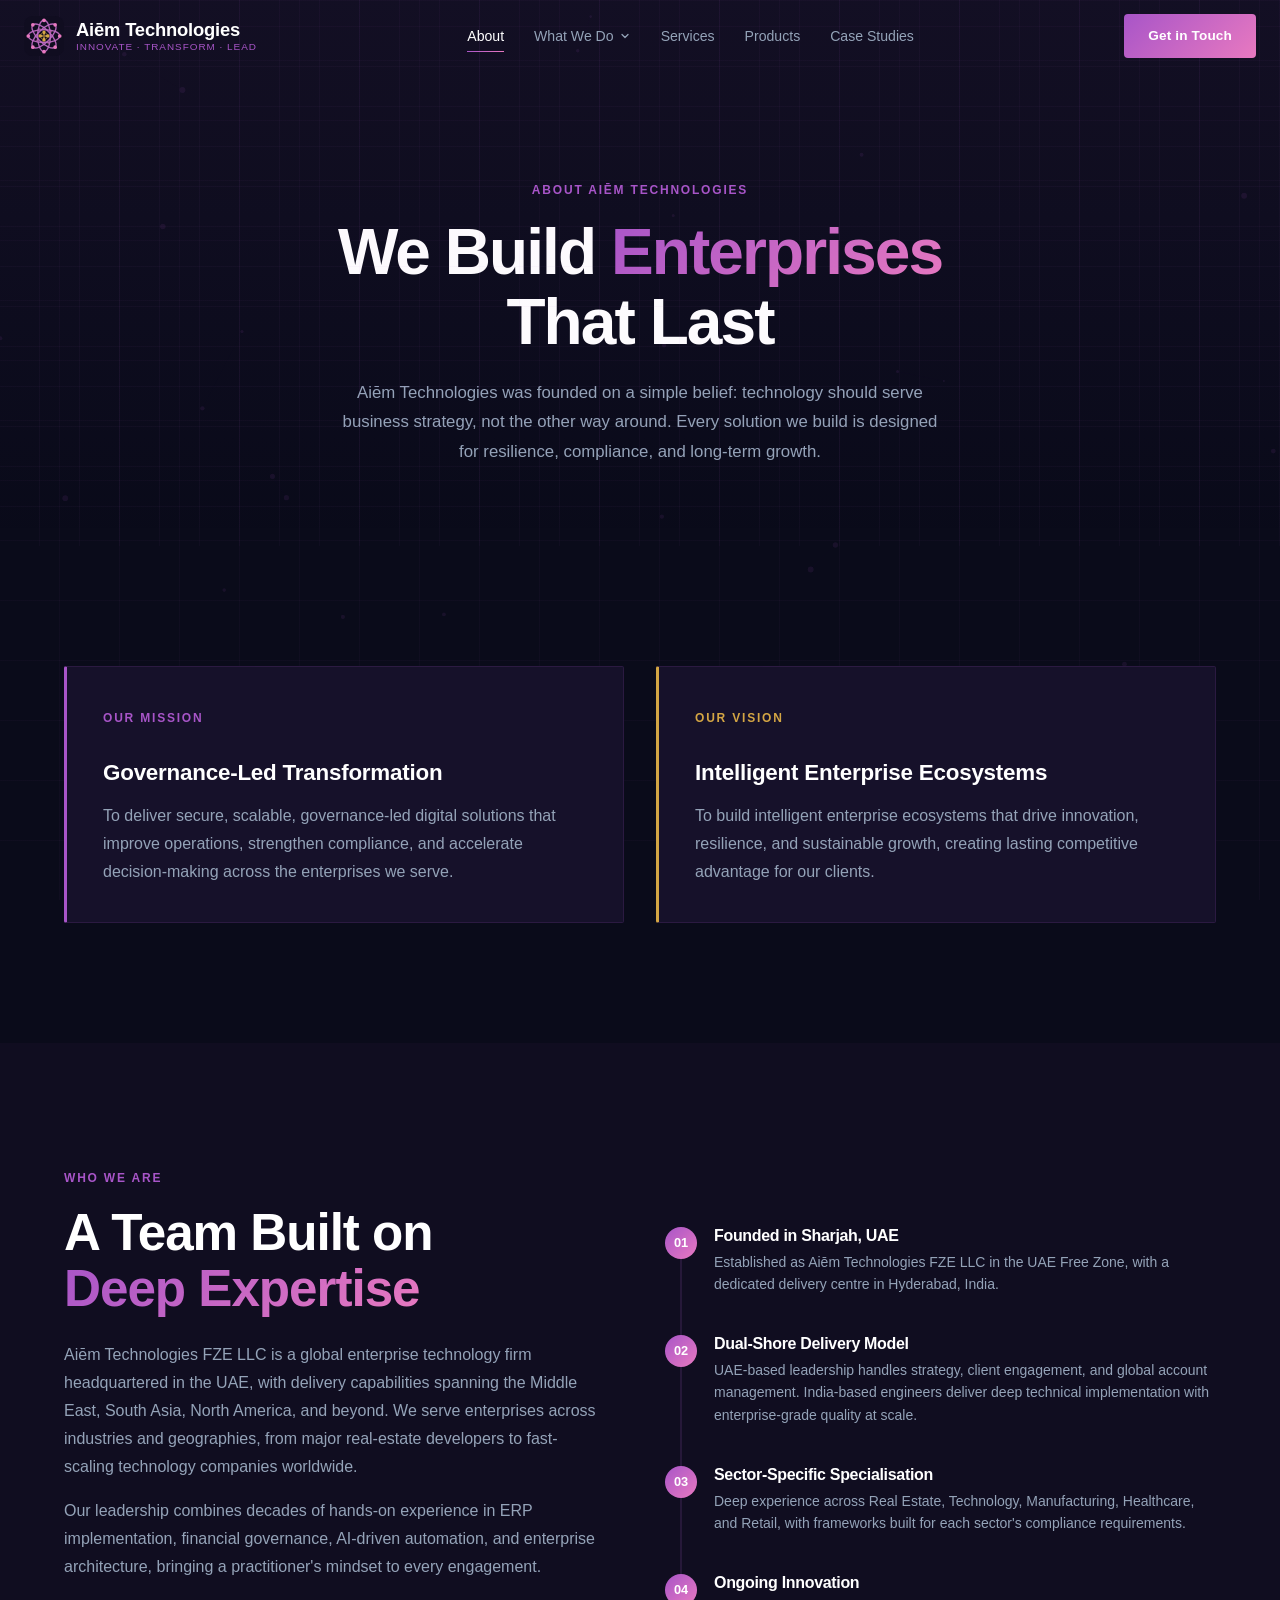
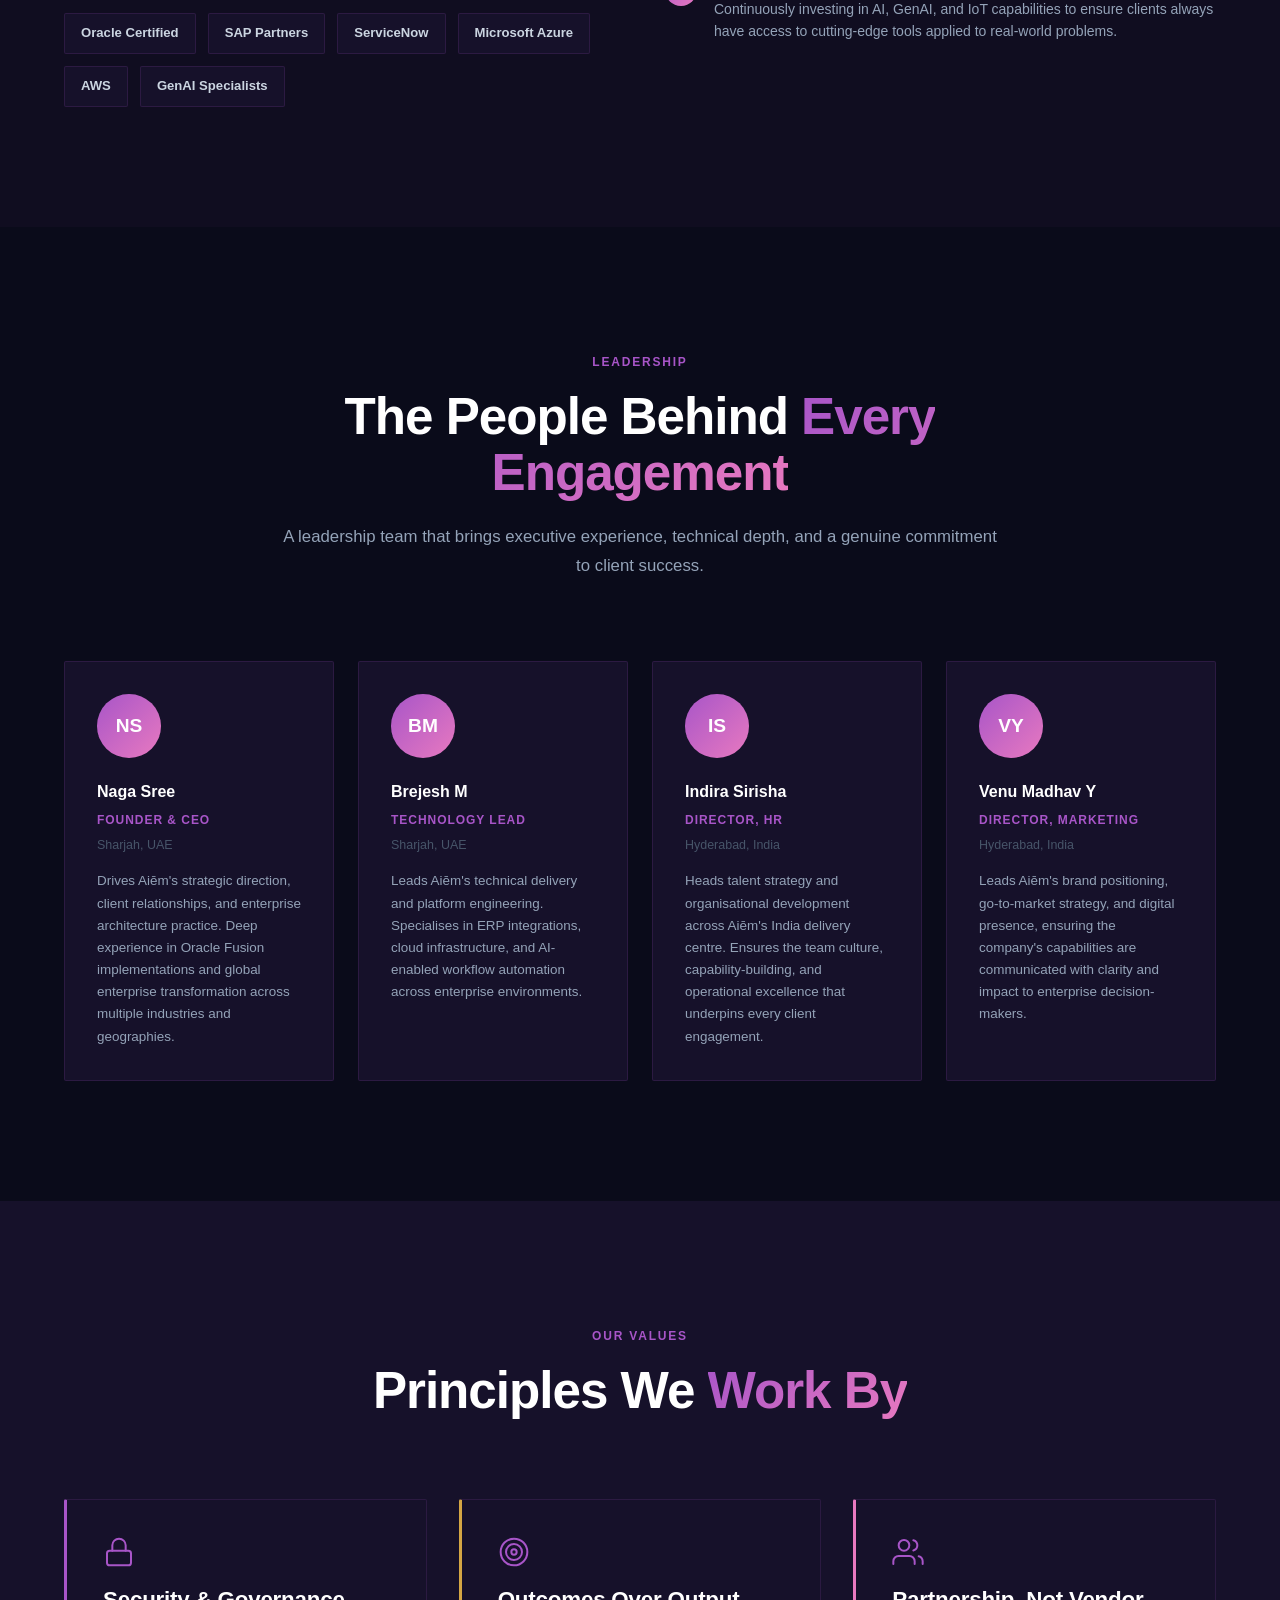
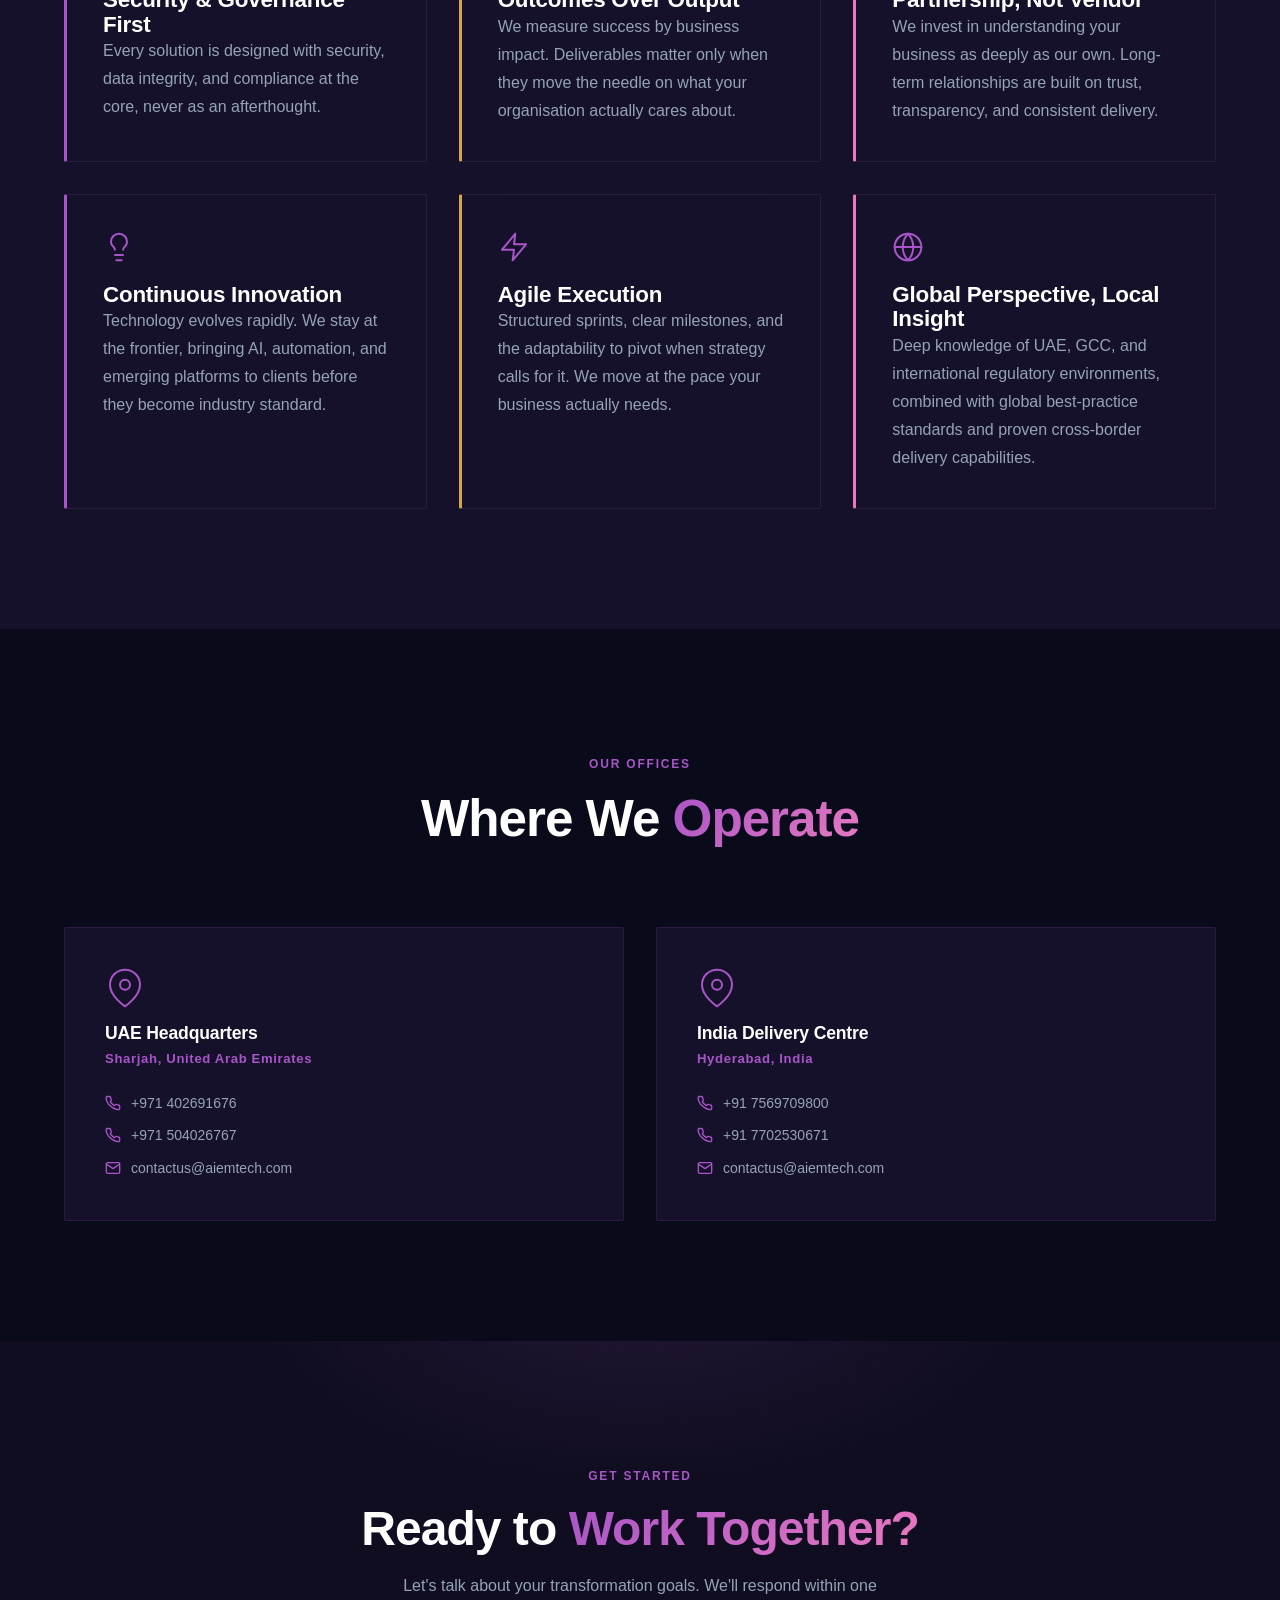
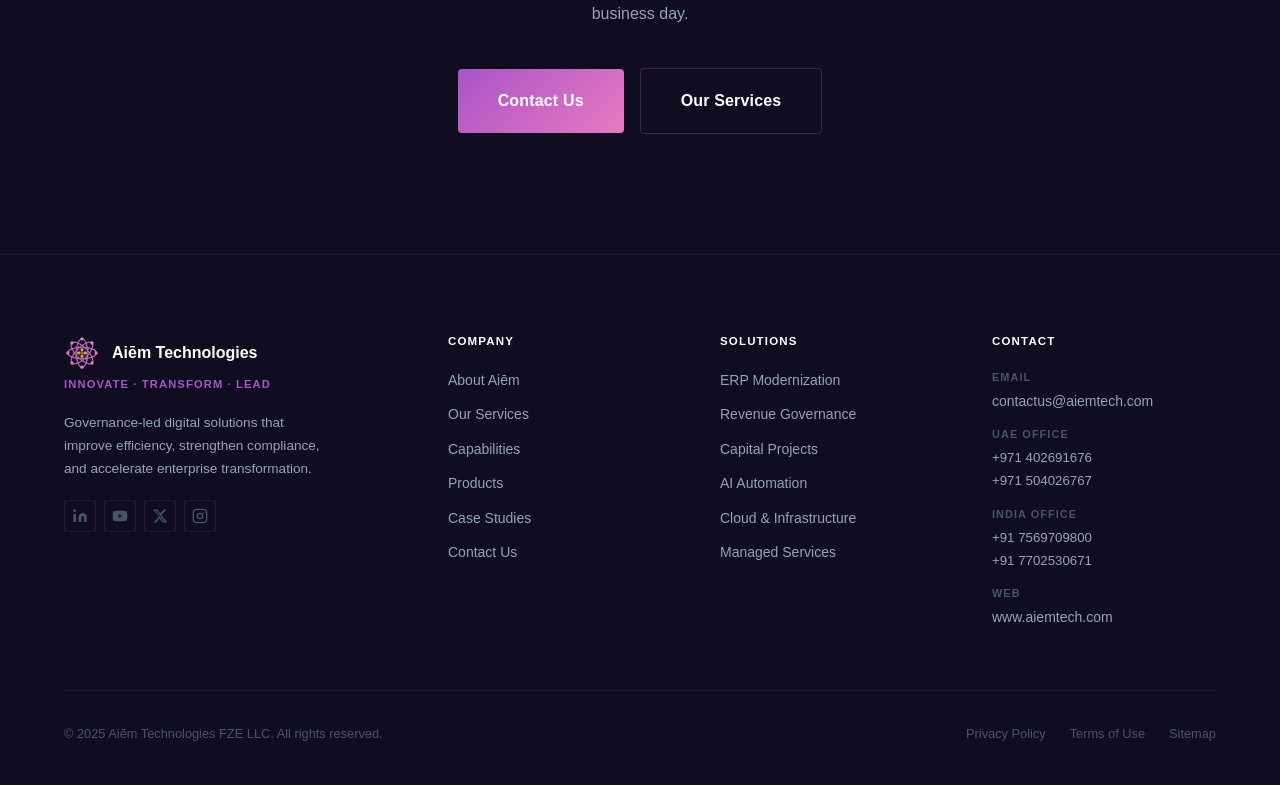
==== commit 38d57186: "Broaden scope from UAE-regional to global positioning - Hero eyebrow: "UAE & GCC" -> "Global Deliver" ====
--- a/about.html
+++ b/about.html
@@ -57,7 +57,7 @@
           <div class="reveal-left">
             <span class="eyebrow">Who We Are</span>
             <h2>A Team Built on<br><span class="gradient-text">Deep Expertise</span></h2>
-            <p class="mt-24">Aiēm Technologies FZE LLC is a UAE-registered enterprise technology firm with delivery capabilities spanning the Middle East and South Asia. We serve clients ranging from major real-estate developers to fast-growing technology companies across the US, UAE, and India.</p>
+            <p class="mt-24">Aiēm Technologies FZE LLC is a global enterprise technology firm headquartered in the UAE, with delivery capabilities spanning the Middle East, South Asia, North America, and beyond. We serve enterprises across industries and geographies, from major real-estate developers to fast-scaling technology companies worldwide.</p>
             <p class="mt-16">Our leadership combines decades of hands-on experience in ERP implementation, financial governance, AI-driven automation, and enterprise architecture, bringing a practitioner's mindset to every engagement.</p>
             <div class="integration-grid mt-32">
               <span class="integration-tag">Oracle Certified</span>
@@ -81,7 +81,7 @@
                 <div class="step-number">02</div>
                 <div class="step-content">
                   <h4>Dual-Shore Delivery Model</h4>
-                  <p>UAE-based leadership handles strategy, client engagement, and regional expertise. India-based engineers deliver deep technical implementation with enterprise-grade quality.</p>
+                  <p>UAE-based leadership handles strategy, client engagement, and global account management. India-based engineers deliver deep technical implementation with enterprise-grade quality at scale.</p>
                 </div>
               </div>
               <div class="step">
@@ -119,7 +119,7 @@
             <p class="team-name">Naga Sree</p>
             <p class="team-role">Founder &amp; CEO</p>
             <p class="team-location">Sharjah, UAE</p>
-            <p class="team-bio">Drives Aiēm's strategic direction, client relationships, and enterprise architecture practice. Deep experience in Oracle Fusion implementations and regional enterprise transformation.</p>
+            <p class="team-bio">Drives Aiēm's strategic direction, client relationships, and enterprise architecture practice. Deep experience in Oracle Fusion implementations and global enterprise transformation across multiple industries and geographies.</p>
           </div>
           <div class="team-card reveal delay-2">
             <div class="team-avatar">BM</div>
@@ -182,7 +182,7 @@
           <div class="card card-accent-pink reveal delay-6">
             <span class="pillar-icon" style="color:var(--color-orchid);"><svg width="32" height="32" viewBox="0 0 24 24" fill="none" stroke="currentColor" stroke-width="1.5" stroke-linecap="round" stroke-linejoin="round" aria-hidden="true"><circle cx="12" cy="12" r="10"/><line x1="2" y1="12" x2="22" y2="12"/><path d="M12 2a15.3 15.3 0 0 1 4 10 15.3 15.3 0 0 1-4 10 15.3 15.3 0 0 1-4-10 15.3 15.3 0 0 1 4-10z"/></svg></span>
             <h3>Global Perspective, Local Insight</h3>
-            <p>Deep knowledge of UAE and GCC regulatory environments, combined with global best-practice standards and multi-regional delivery capabilities.</p>
+            <p>Deep knowledge of UAE, GCC, and international regulatory environments, combined with global best-practice standards and proven cross-border delivery capabilities.</p>
           </div>
         </div>
       </div>
--- a/assets/css/main.css
+++ b/assets/css/main.css
@@ -2375,19 +2375,39 @@
    40. MARQUEE TICKER STRIP
    -------------------------------------------------------------------------- */
 .marquee-strip {
-  border-top: 1px solid var(--color-border);
-  border-bottom: 1px solid var(--color-border);
+  border-top: 1px solid rgba(168,85,200,0.25);
+  border-bottom: 1px solid rgba(168,85,200,0.25);
   overflow: hidden;
-  padding: 13px 0;
-  background: var(--color-bg2);
+  padding: 18px 0;
+  background: linear-gradient(90deg, rgba(168,85,200,0.07) 0%, rgba(16,13,32,0.95) 40%, rgba(16,13,32,0.95) 60%, rgba(168,85,200,0.07) 100%);
   user-select: none;
+  position: relative;
+}
+
+/* Fade edges */
+.marquee-strip::before,
+.marquee-strip::after {
+  content: '';
+  position: absolute;
+  top: 0; bottom: 0;
+  width: 120px;
+  z-index: 2;
+  pointer-events: none;
+}
+.marquee-strip::before {
+  left: 0;
+  background: linear-gradient(to right, var(--color-bg), transparent);
+}
+.marquee-strip::after {
+  right: 0;
+  background: linear-gradient(to left, var(--color-bg), transparent);
 }
 
 .marquee-track {
   display: flex;
   align-items: center;
   width: max-content;
-  animation: marquee-scroll 38s linear infinite;
+  animation: marquee-scroll 28s linear infinite;
 }
 
 .marquee-strip:hover .marquee-track {
@@ -2395,21 +2415,24 @@
 }
 
 .marquee-item {
-  font-size: 0.7rem;
+  font-size: 0.72rem;
   font-weight: 700;
-  letter-spacing: 0.13em;
+  letter-spacing: 0.16em;
   text-transform: uppercase;
-  color: var(--color-dark-gray);
+  color: rgba(255,255,255,0.65);
   white-space: nowrap;
-  padding: 0 32px;
-  transition: color 0.25s;
-}
-.marquee-item:hover { color: var(--color-orchid); }
+  padding: 0 36px;
+  transition: color 0.25s, text-shadow 0.25s;
+}
+.marquee-item:hover {
+  color: var(--color-orchid);
+  text-shadow: 0 0 12px rgba(168,85,200,0.6);
+}
 
 .marquee-sep {
   color: var(--color-orchid);
-  font-size: 0.6rem;
-  opacity: 0.45;
+  font-size: 0.55rem;
+  opacity: 0.7;
   flex-shrink: 0;
 }
 
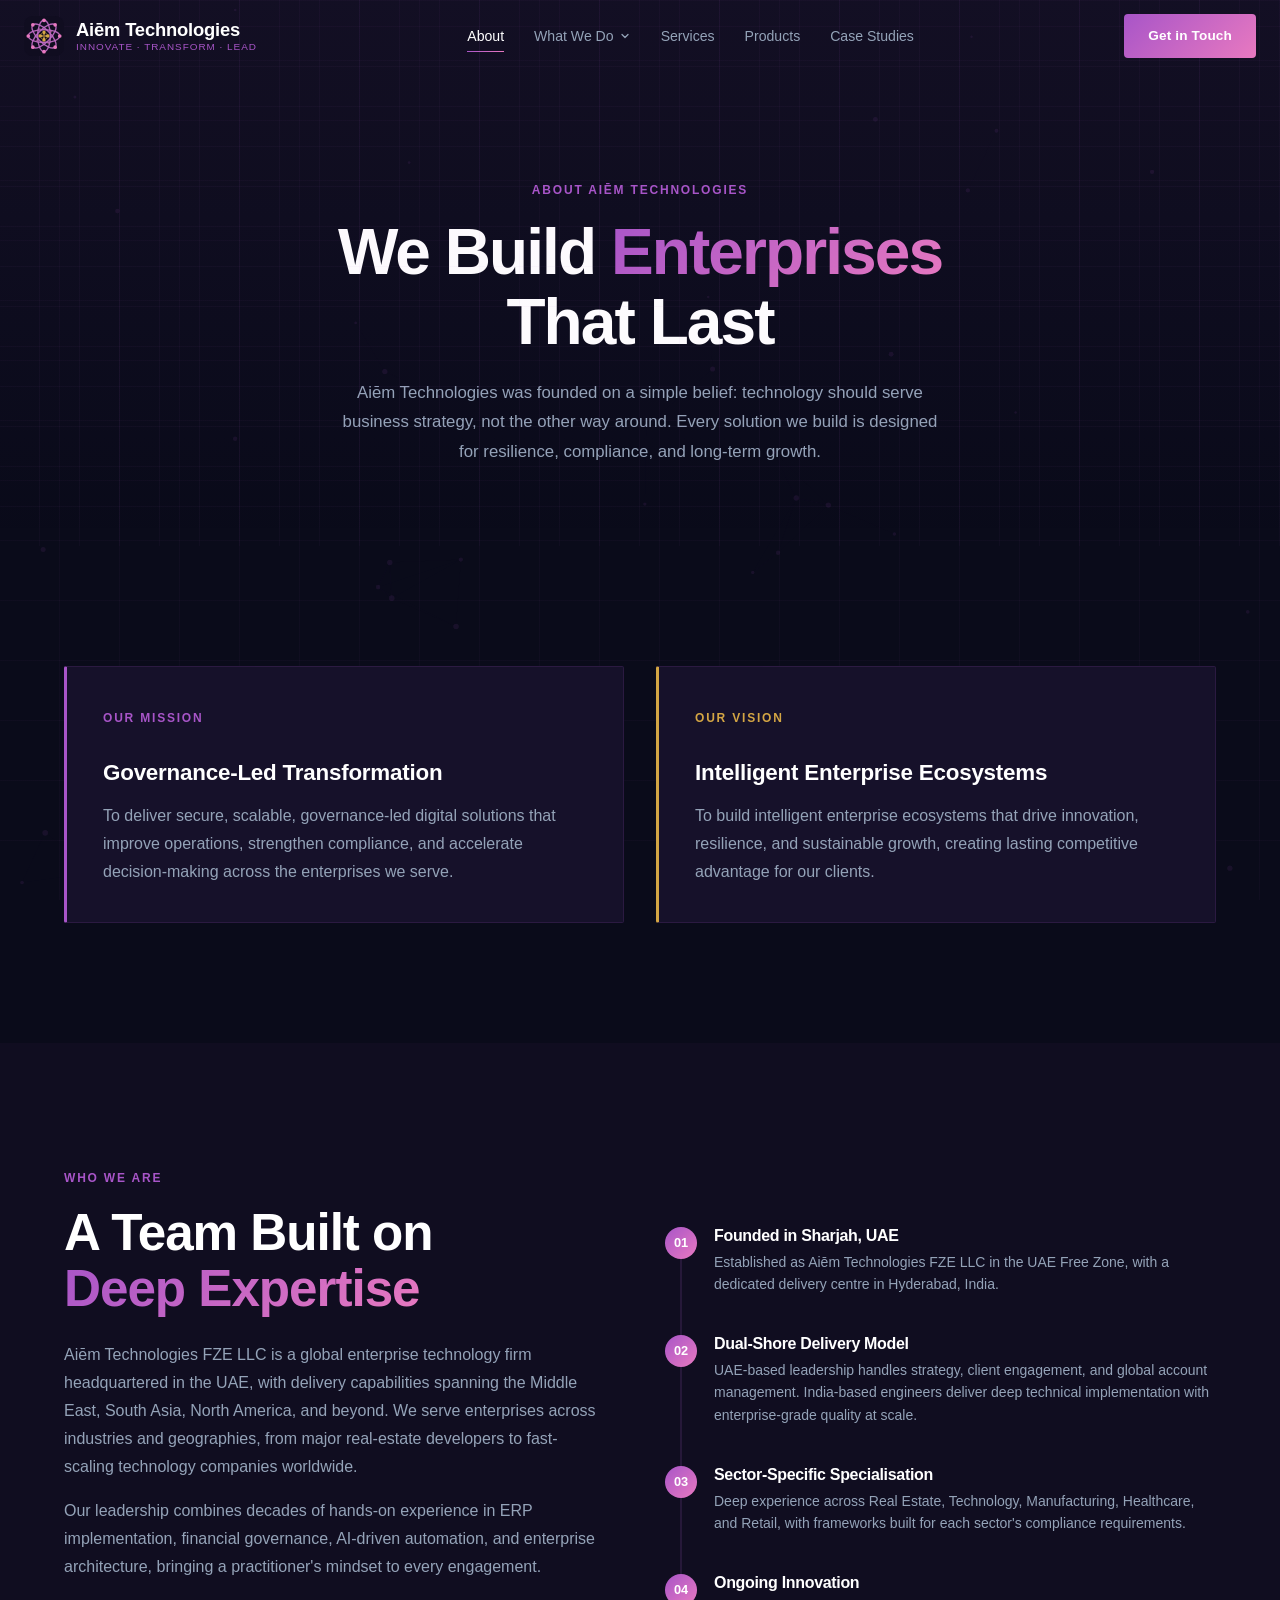
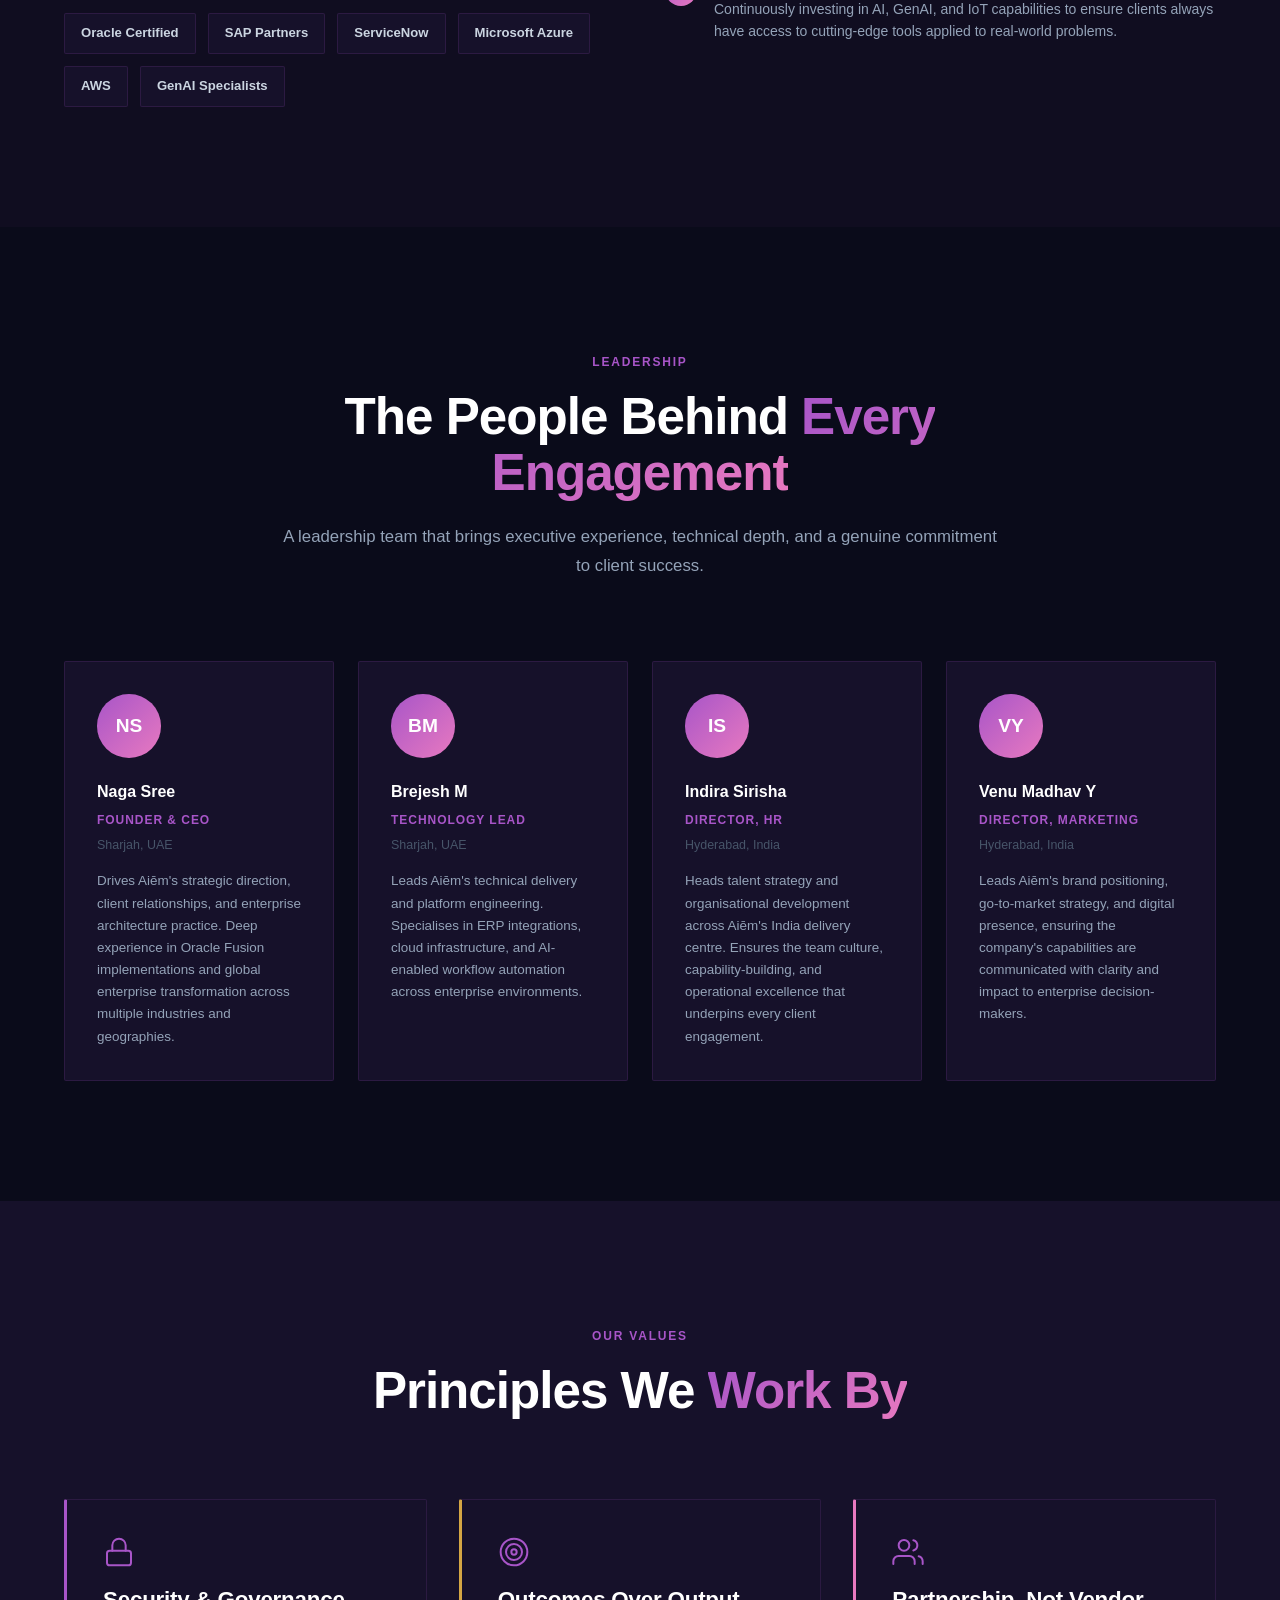
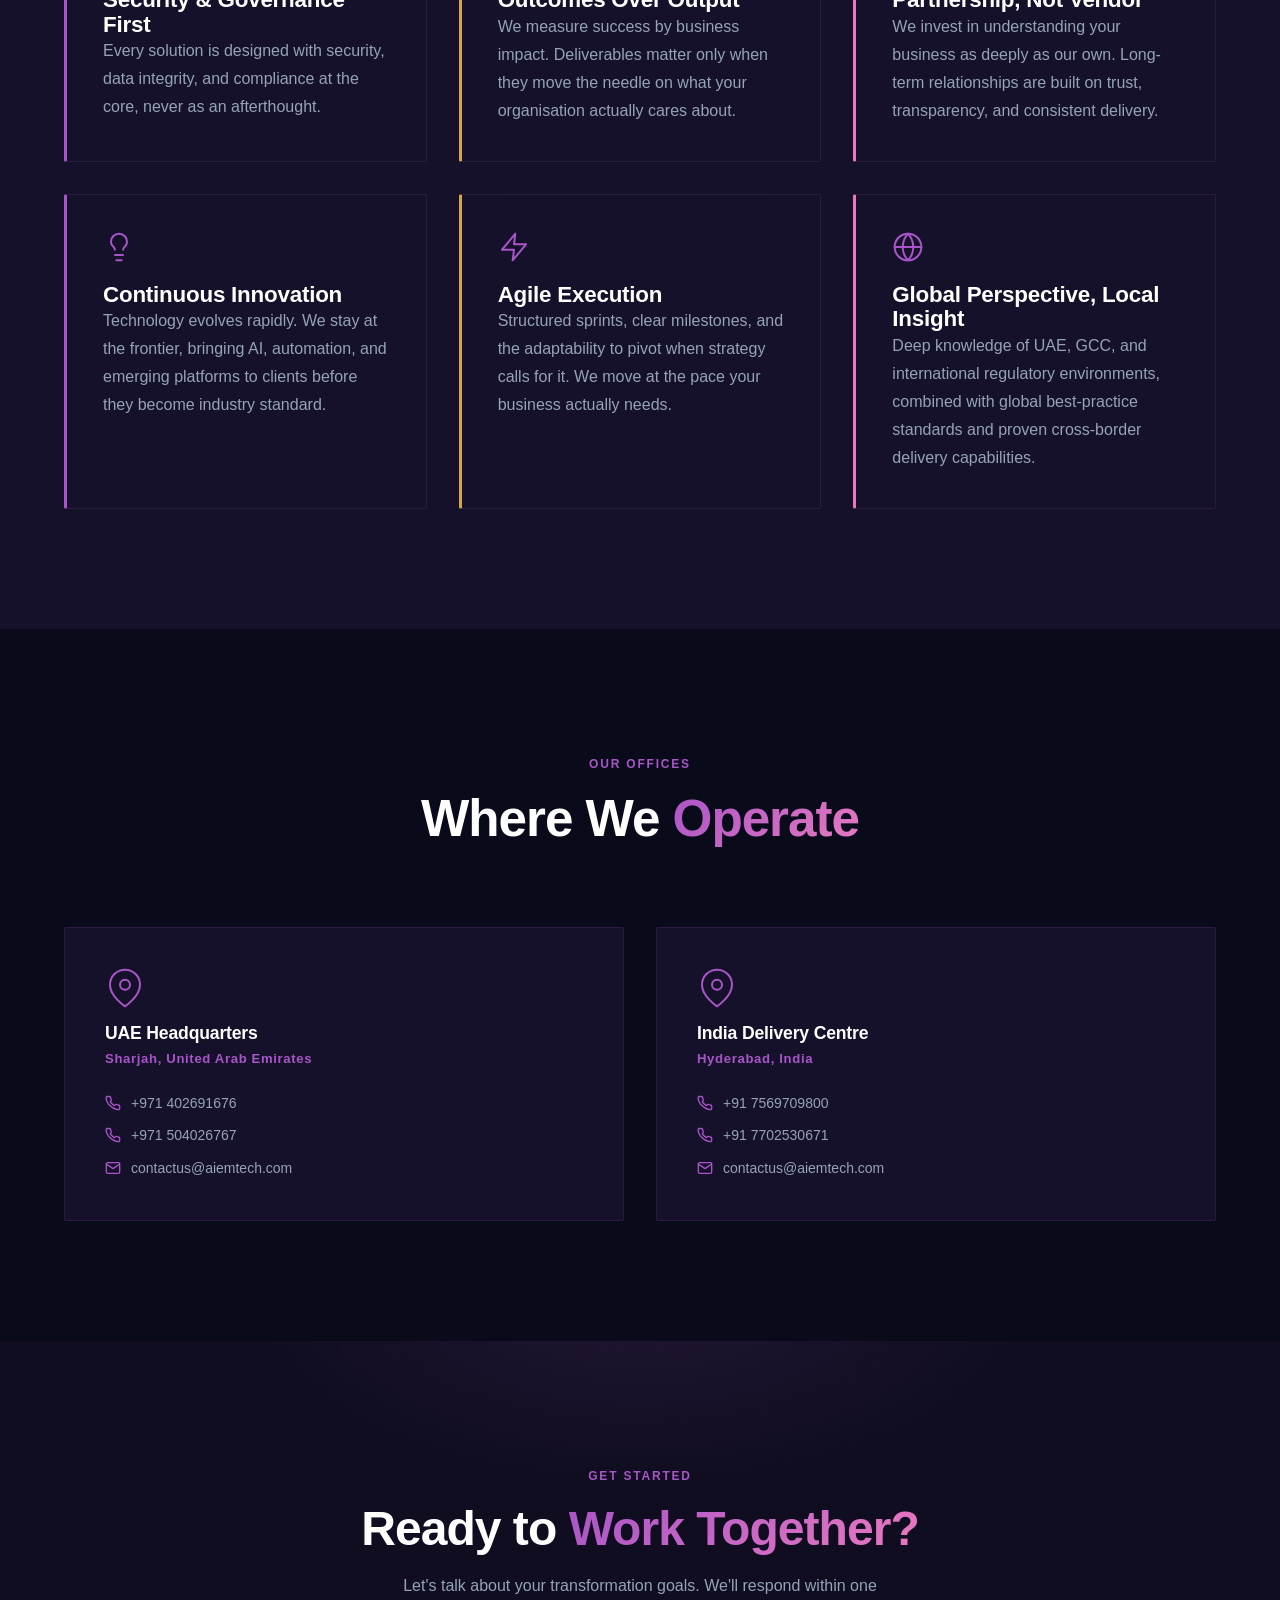
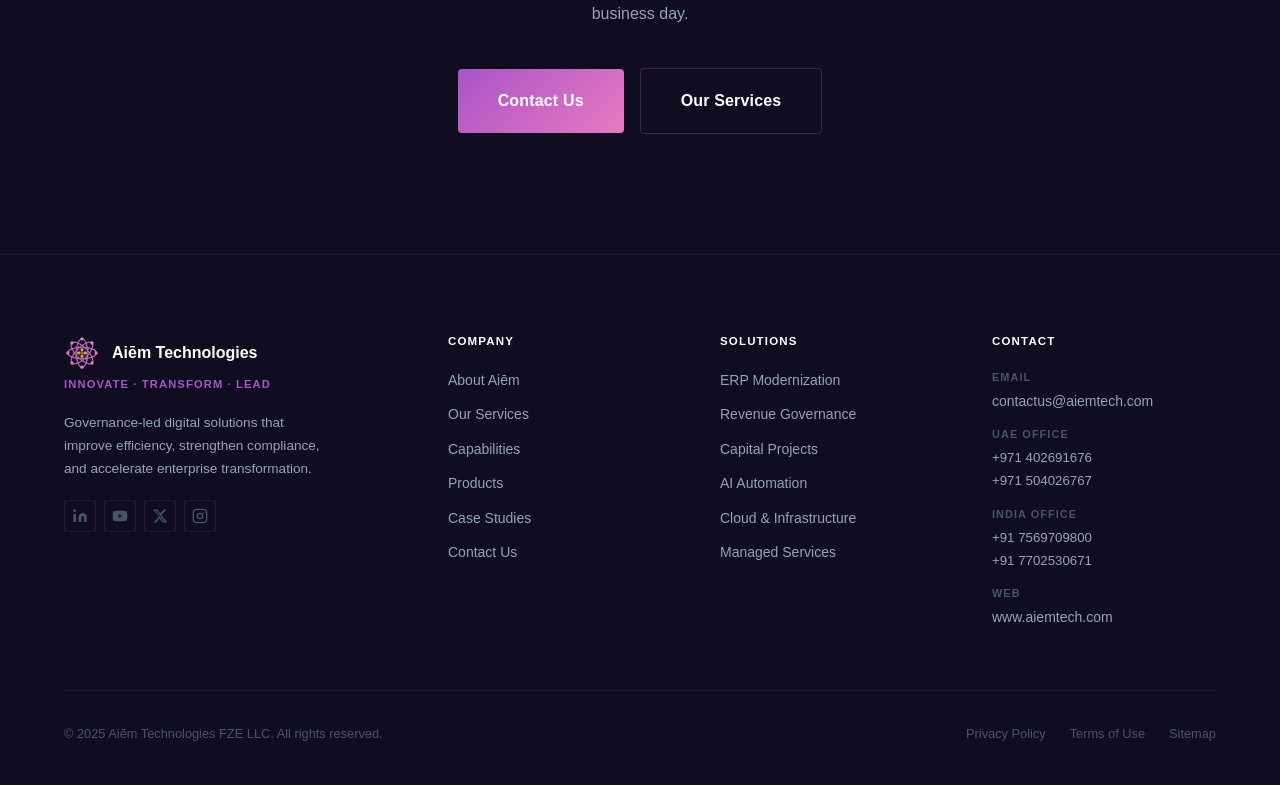
==== commit 3487310c: "Flashy homepage CSS, Neni positive reframe, CSS v=5 cache-bust - Pillar cards: lift + orchid glow on" ====
--- a/about.html
+++ b/about.html
@@ -14,7 +14,7 @@
   <link rel="preconnect" href="https://fonts.googleapis.com">
   <link rel="preconnect" href="https://fonts.gstatic.com" crossorigin>
   <link href="https://fonts.googleapis.com/css2?family=Inter:wght@300;400;500;600;700;800;900&display=swap" rel="stylesheet">
-  <link rel="stylesheet" href="assets/css/main.css?v=4">
+  <link rel="stylesheet" href="assets/css/main.css?v=5">
 </head>
 <body>
   <a href="#main" class="skip-link">Skip to main content</a>
--- a/assets/css/main.css
+++ b/assets/css/main.css
@@ -985,26 +985,28 @@
   padding: 48px 40px;
   position: relative;
   overflow: hidden;
-  transition: background var(--transition);
+  transition: background var(--transition), transform var(--transition), box-shadow var(--transition), border-left-color var(--transition);
   border-left: 3px solid transparent;
 }
 
 .pillar-card:hover {
   background: var(--color-bg2);
   border-left-color: var(--color-orchid);
+  transform: translateY(-4px);
+  box-shadow: 0 12px 40px rgba(168,85,200,0.15);
 }
 
 .pillar-number {
   position: absolute;
   top: 20px;
   right: 24px;
-  font-size: 4rem;
+  font-size: 5rem;
   font-weight: 900;
   background: var(--gradient-primary);
   -webkit-background-clip: text;
   -webkit-text-fill-color: transparent;
   background-clip: text;
-  opacity: 0.15;
+  opacity: 0.22;
   line-height: 1;
   letter-spacing: -0.05em;
 }
@@ -1052,12 +1054,15 @@
   text-align: center;
   border-right: 1px solid var(--color-border);
   position: relative;
-}
+  transition: background var(--transition);
+}
+
+.stat-item:hover { background: rgba(168,85,200,0.04); }
 
 .stat-item:last-child { border-right: none; }
 
 .stat-number {
-  font-size: 3rem;
+  font-size: 3.75rem;
   font-weight: 900;
   background: var(--gradient-primary);
   -webkit-background-clip: text;
@@ -1104,15 +1109,22 @@
 .diff-item:last-child { border-bottom: none; }
 
 .diff-icon {
-  width: 36px;
-  height: 36px;
-  background: rgba(168,85,200,0.12);
+  width: 44px;
+  height: 44px;
+  background: rgba(168,85,200,0.18);
+  border: 1px solid rgba(168,85,200,0.25);
   border-radius: var(--radius-sm);
   display: flex;
   align-items: center;
   justify-content: center;
   flex-shrink: 0;
   margin-top: 2px;
+  transition: background var(--transition), border-color var(--transition);
+}
+
+.diff-item:hover .diff-icon {
+  background: rgba(168,85,200,0.28);
+  border-color: rgba(168,85,200,0.45);
 }
 
 .diff-item h4 {
@@ -1295,12 +1307,13 @@
   border: 1px solid var(--color-border);
   border-radius: var(--radius-sm);
   overflow: hidden;
-  transition: border-color var(--transition), transform var(--transition);
+  transition: border-color var(--transition), transform var(--transition), box-shadow var(--transition);
 }
 
 .case-card:hover {
-  border-color: var(--color-border-hover);
-  transform: translateY(-2px);
+  border-color: rgba(168,85,200,0.45);
+  transform: translateY(-6px);
+  box-shadow: 0 16px 48px rgba(168,85,200,0.12);
 }
 
 .case-card-header {
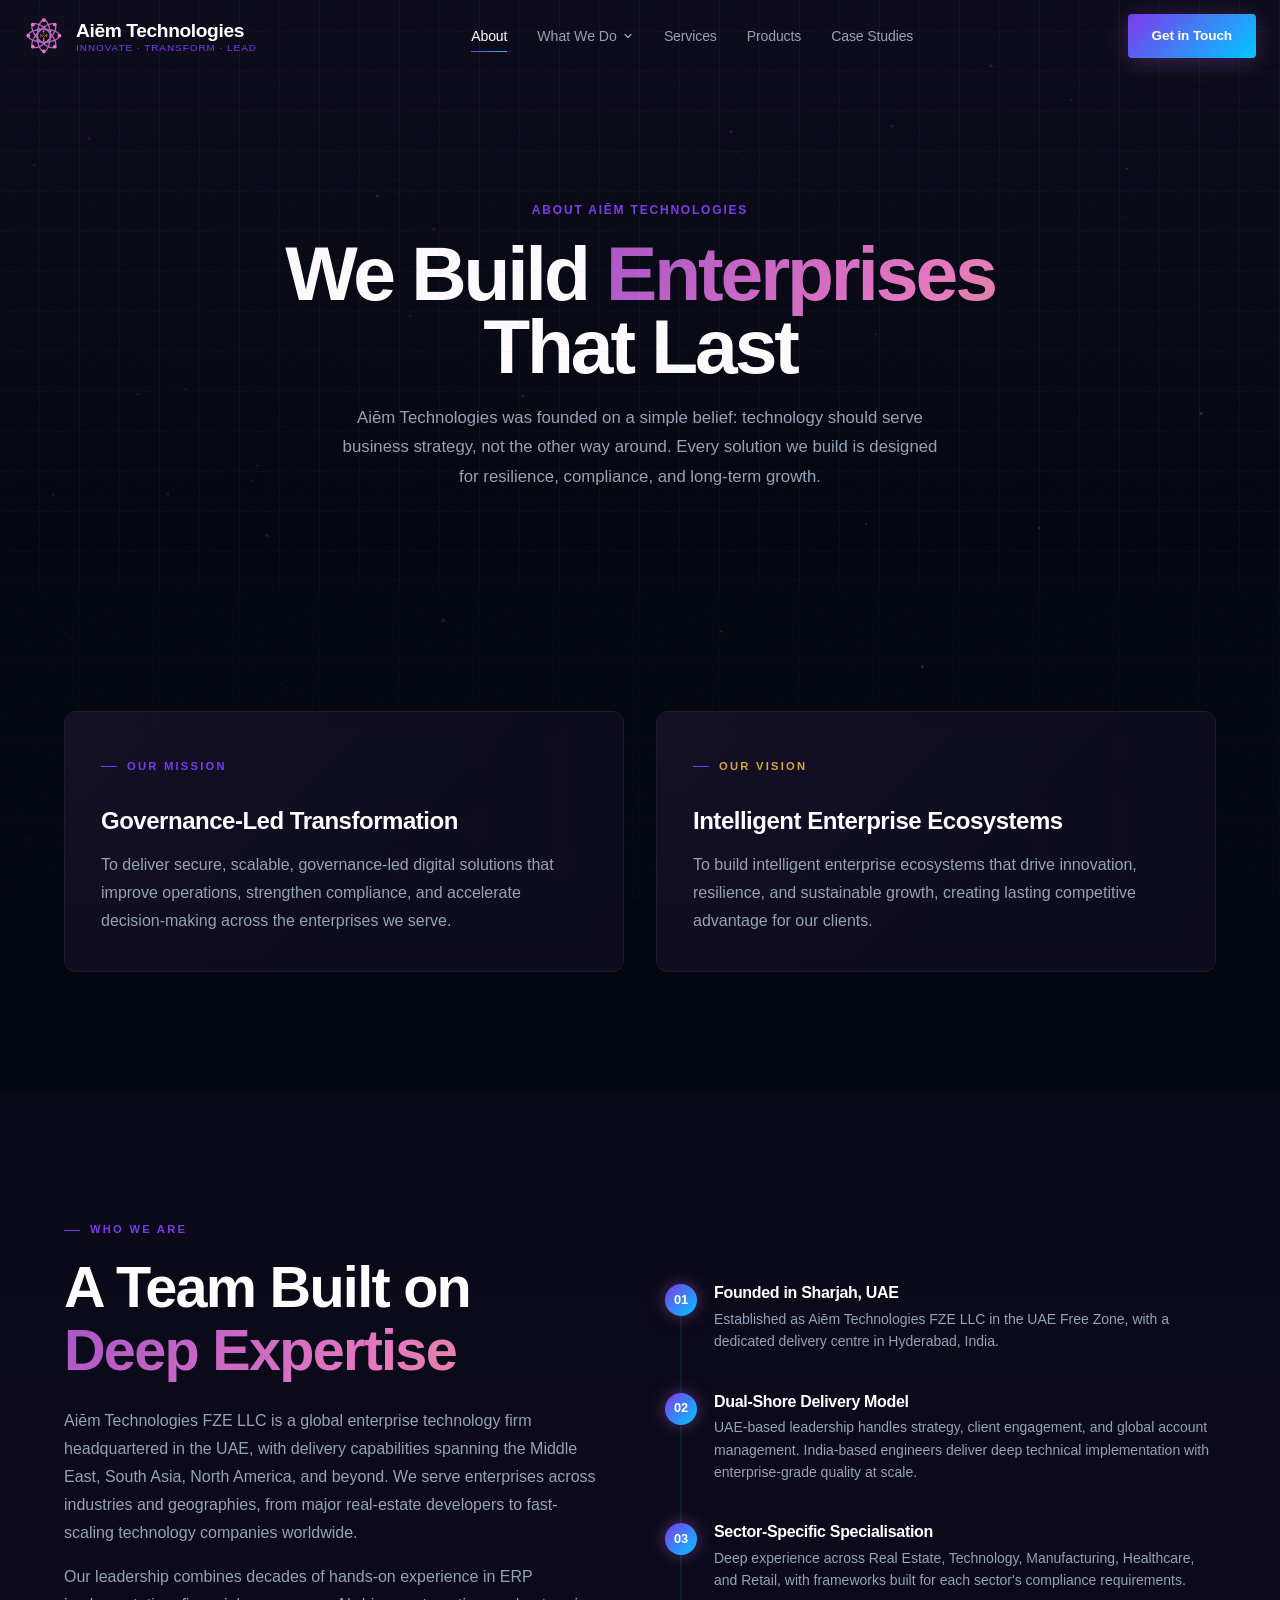
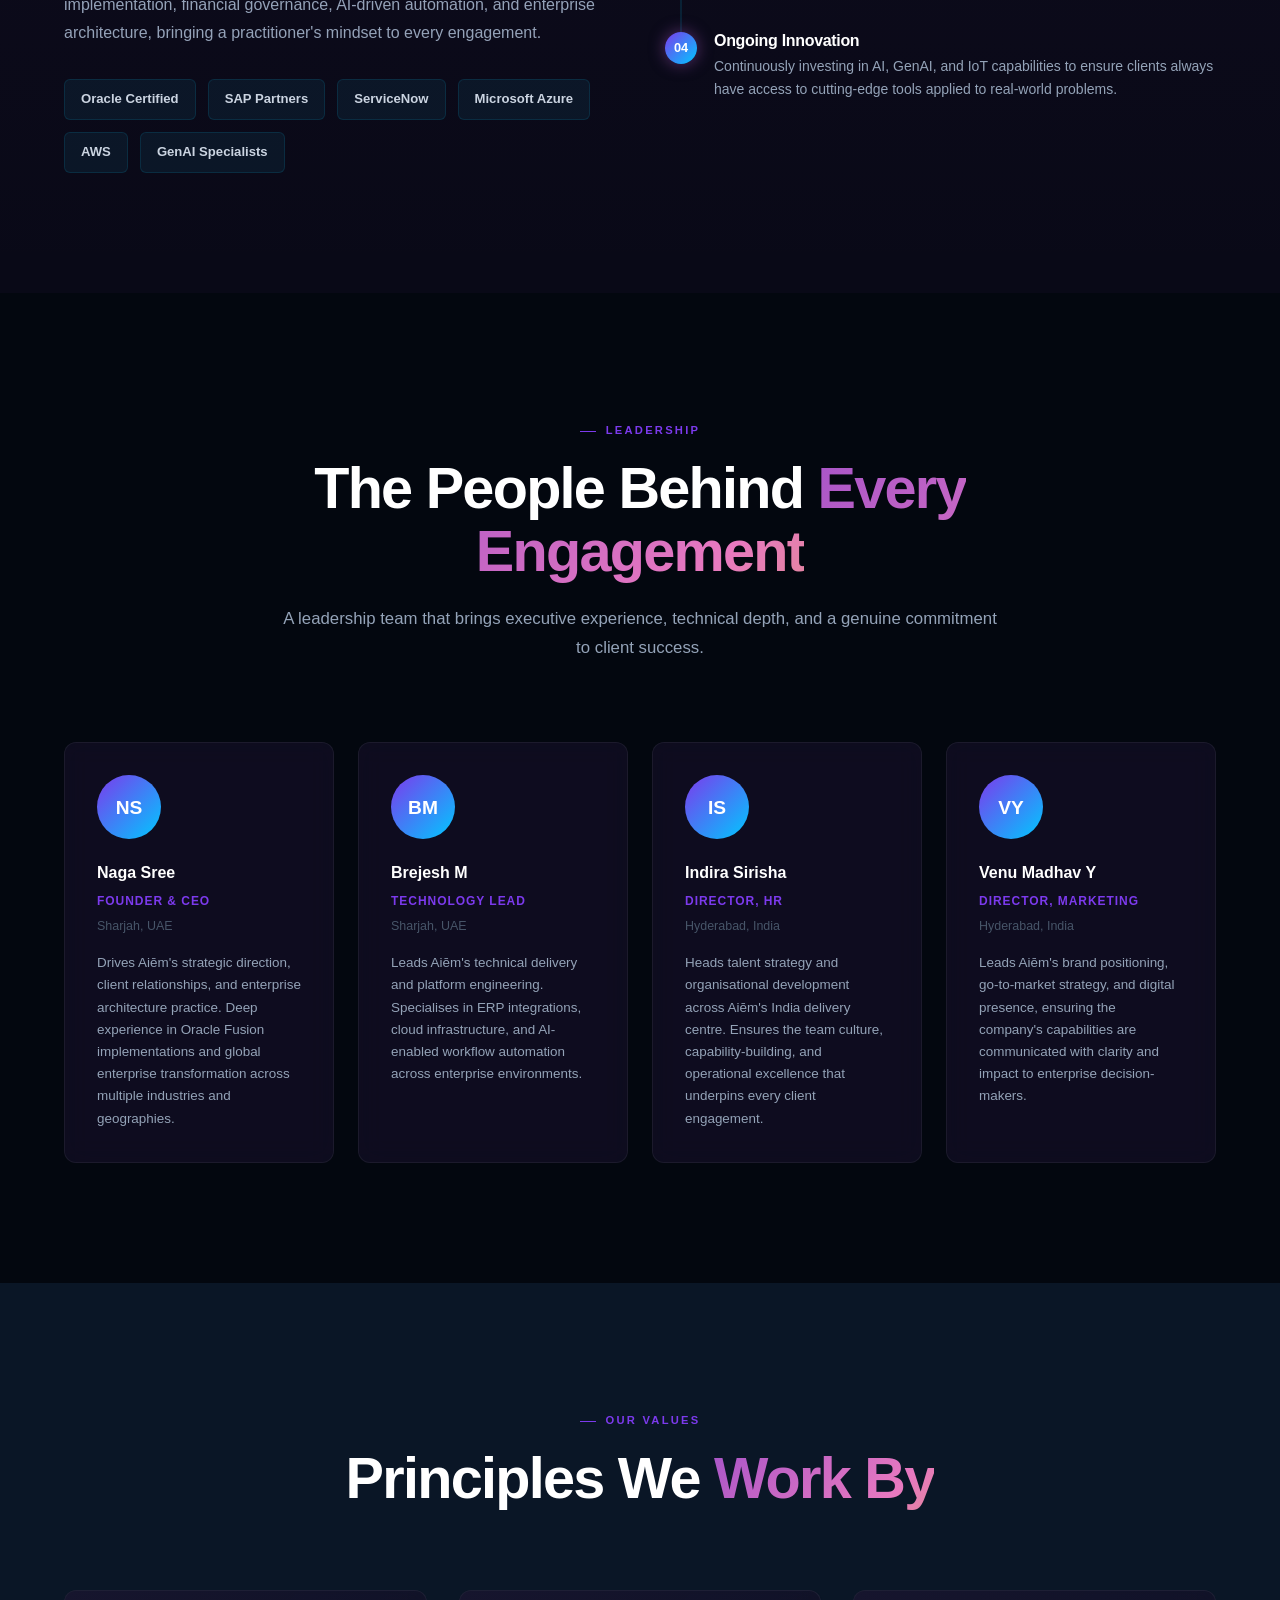
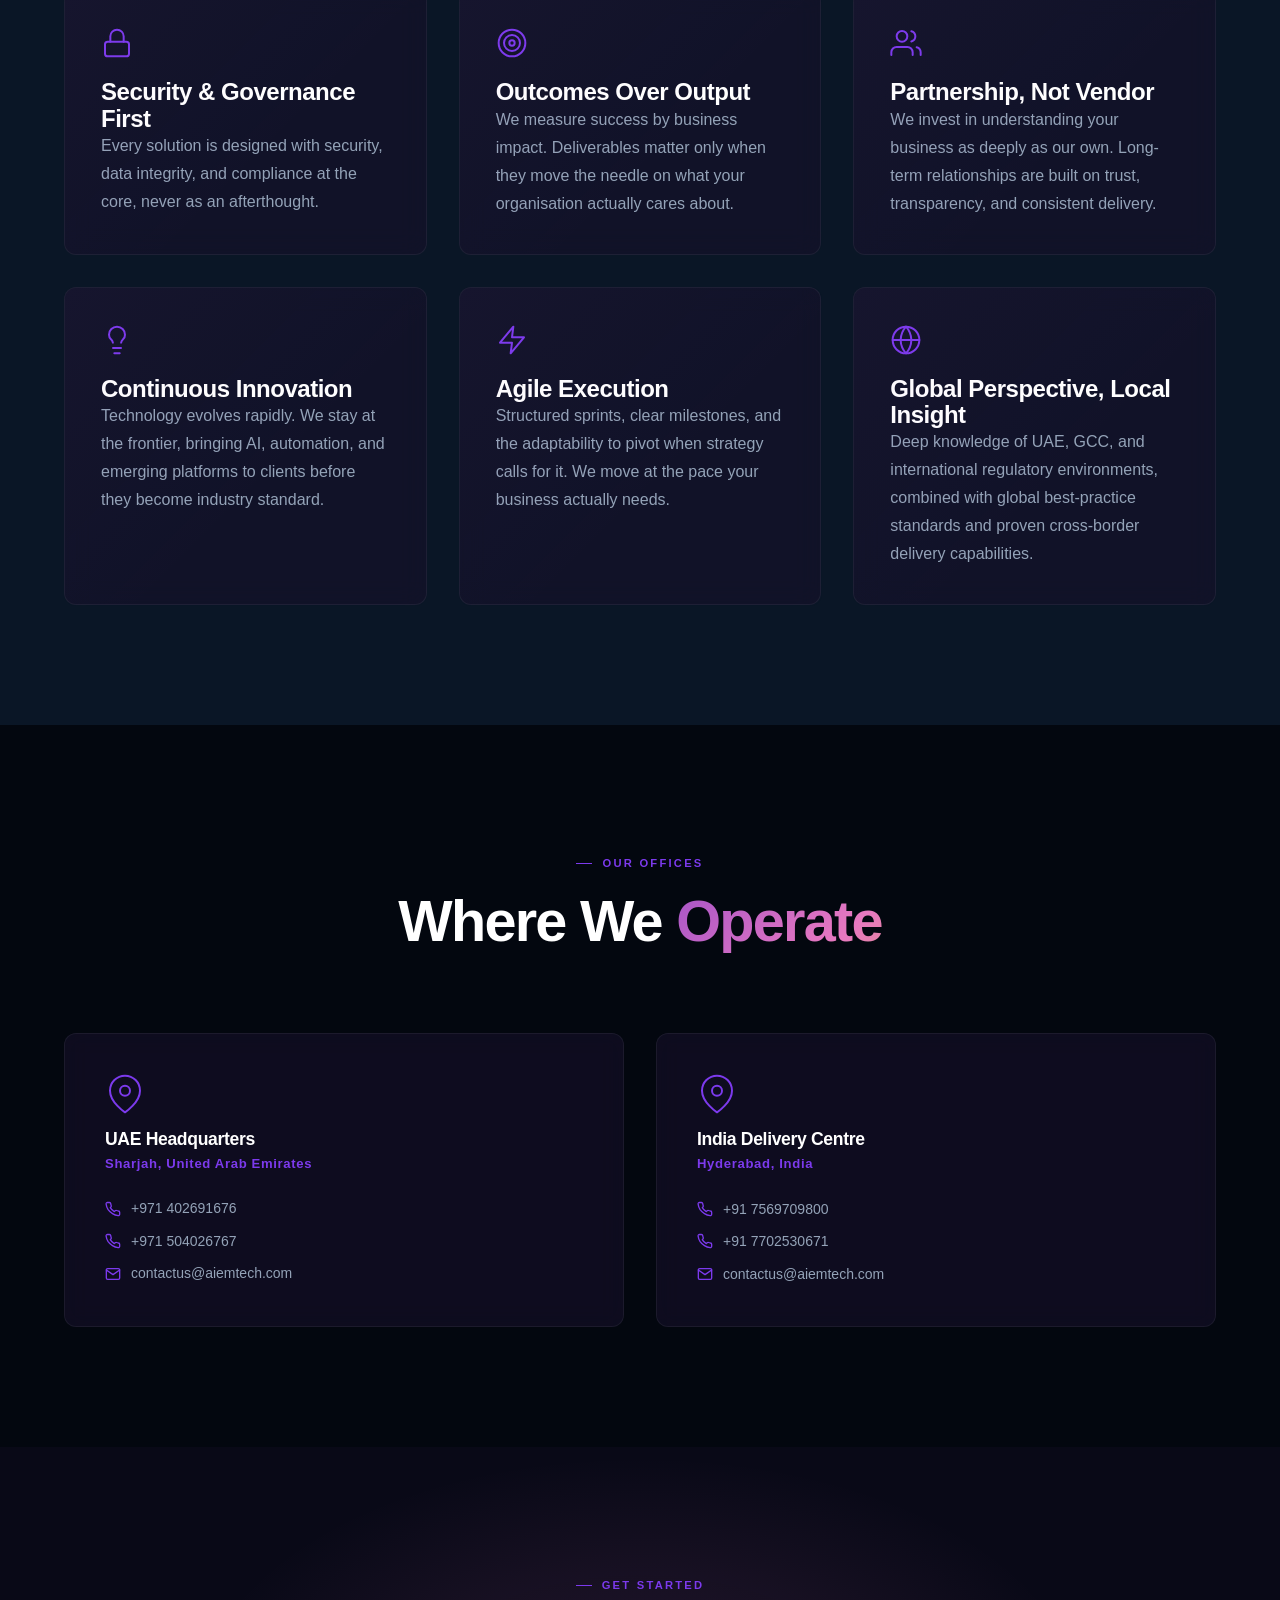
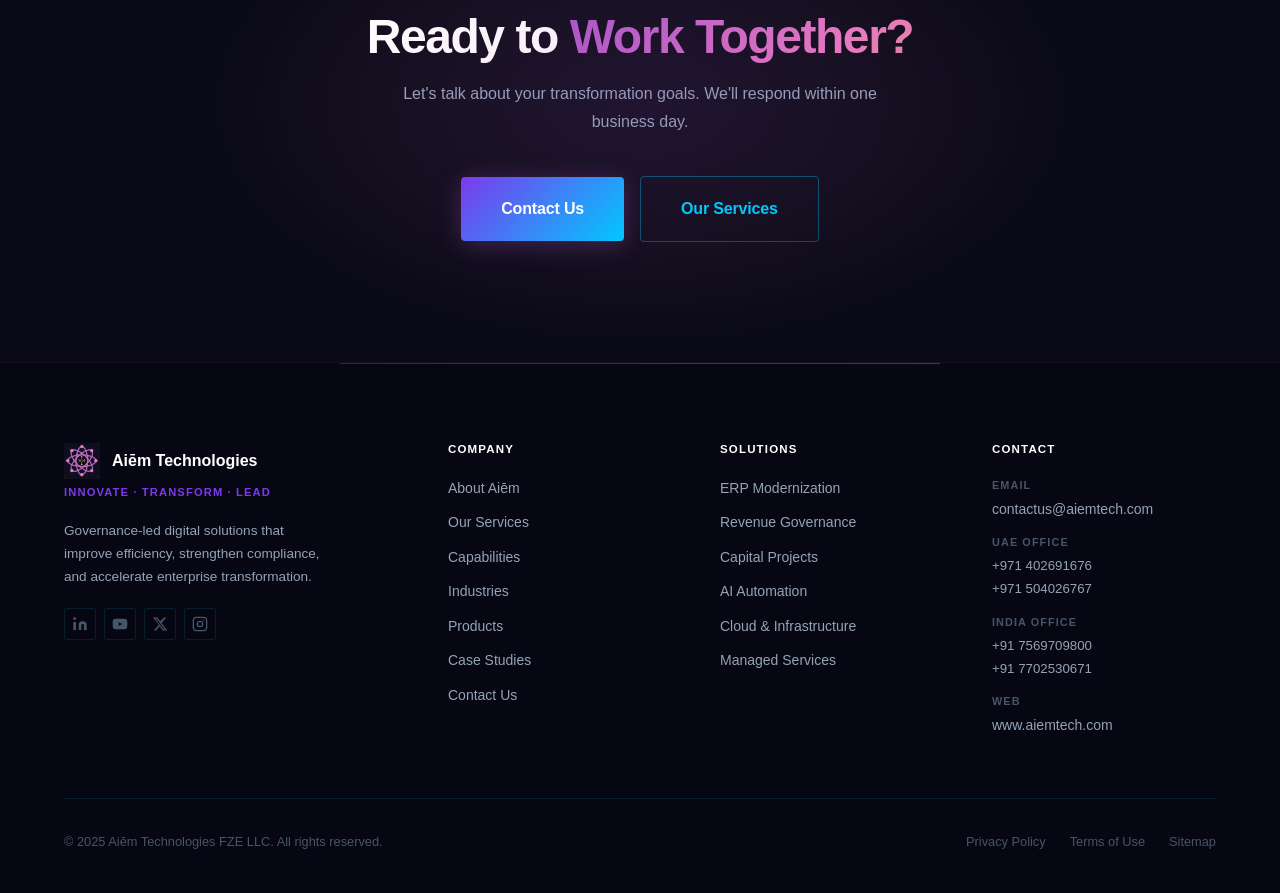
==== commit f02840e8: "Iron Man HUD + color rebalance: electric blue/gold replaces pink Color scheme: - --color-pink shifte" ====
--- a/about.html
+++ b/about.html
@@ -254,6 +254,6 @@
   </main>
 
   <div id="footer"></div>
-  <script src="assets/js/main.js?v=4"></script>
+  <script src="assets/js/main.js?v=5"></script>
 </body>
 </html>
